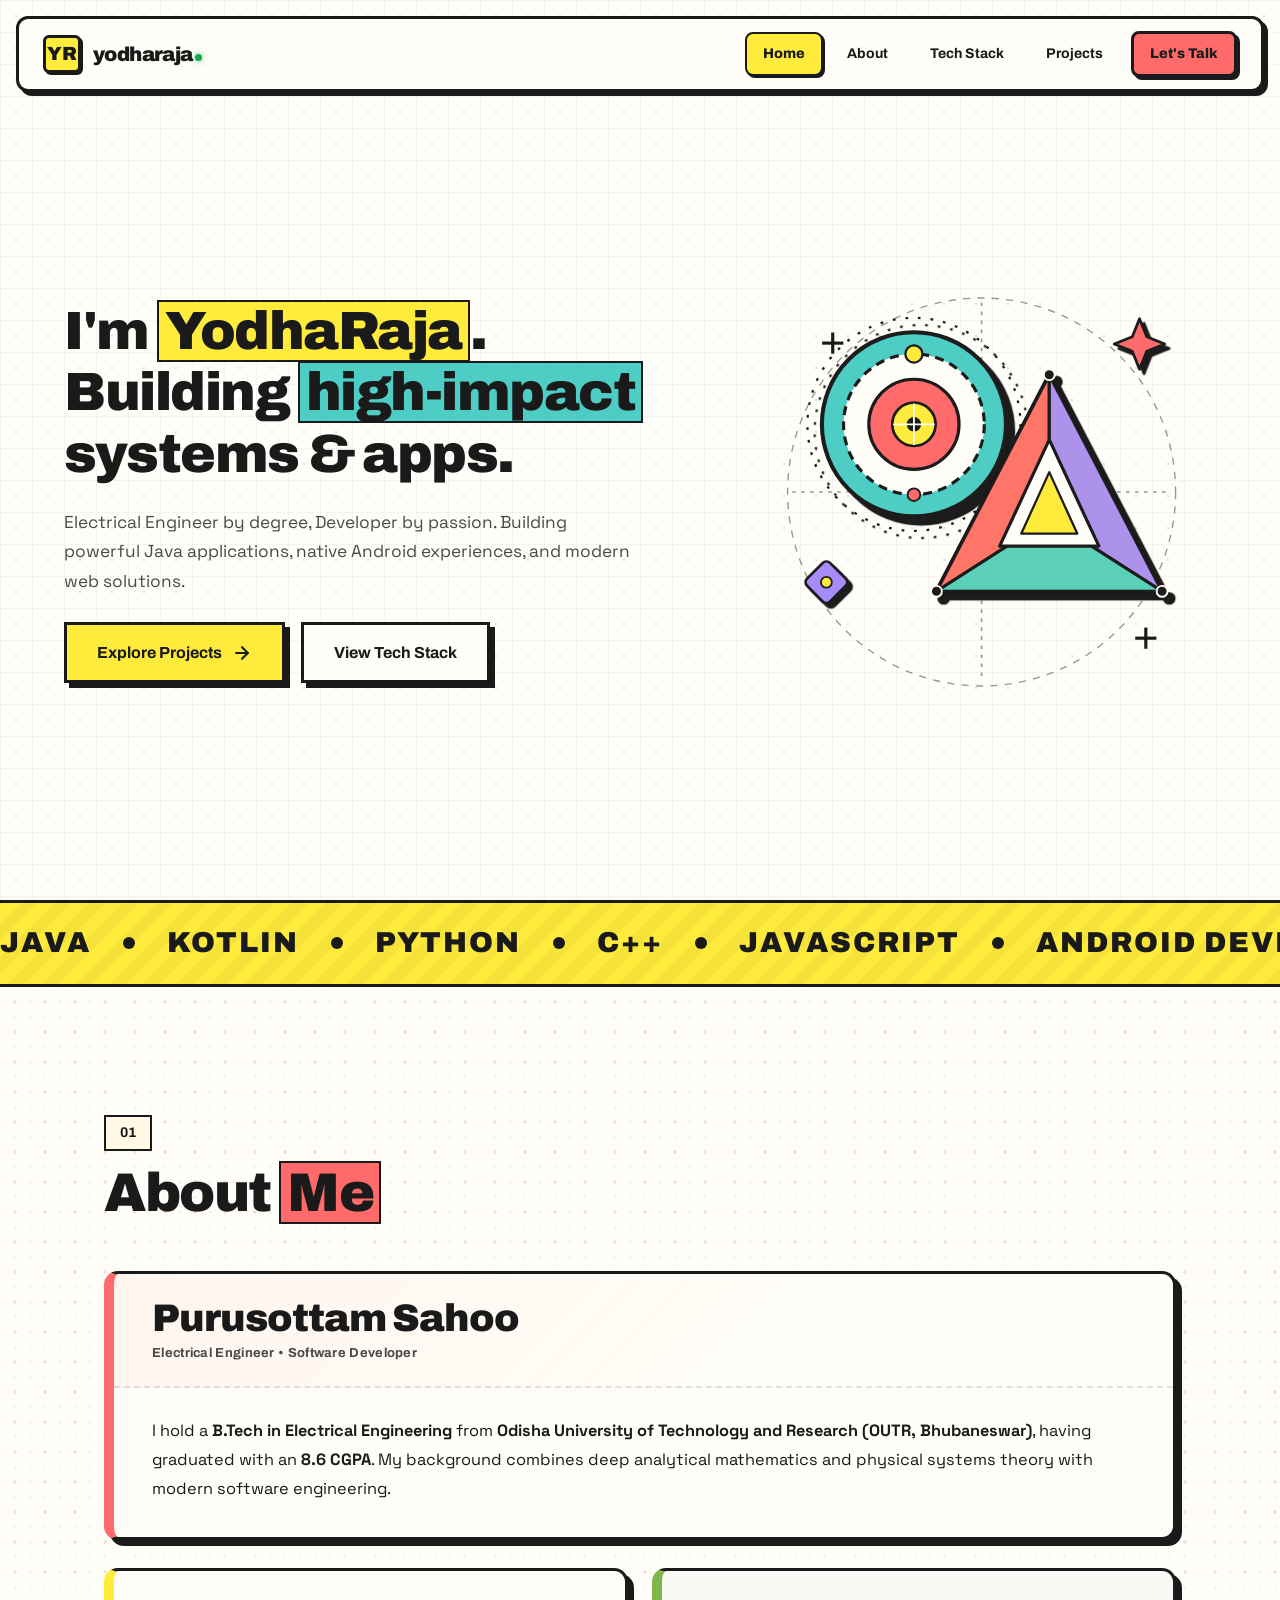
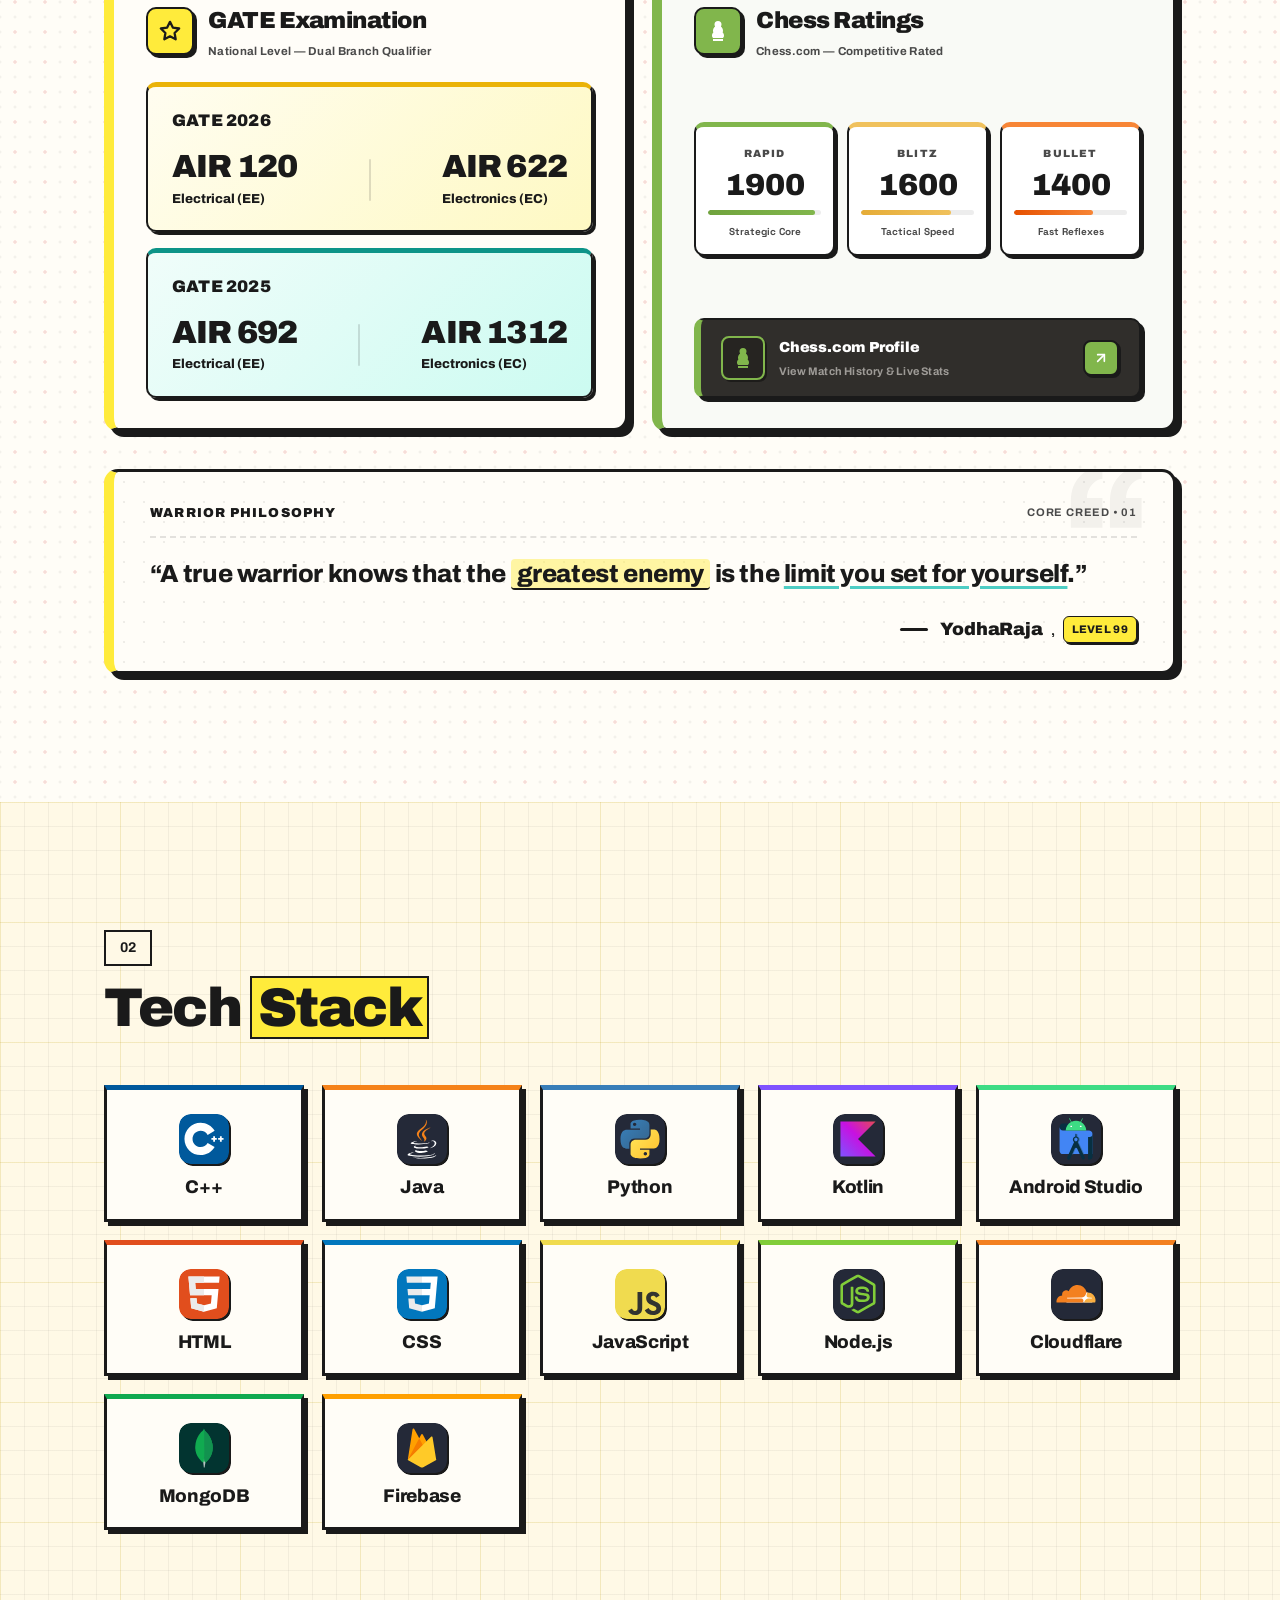
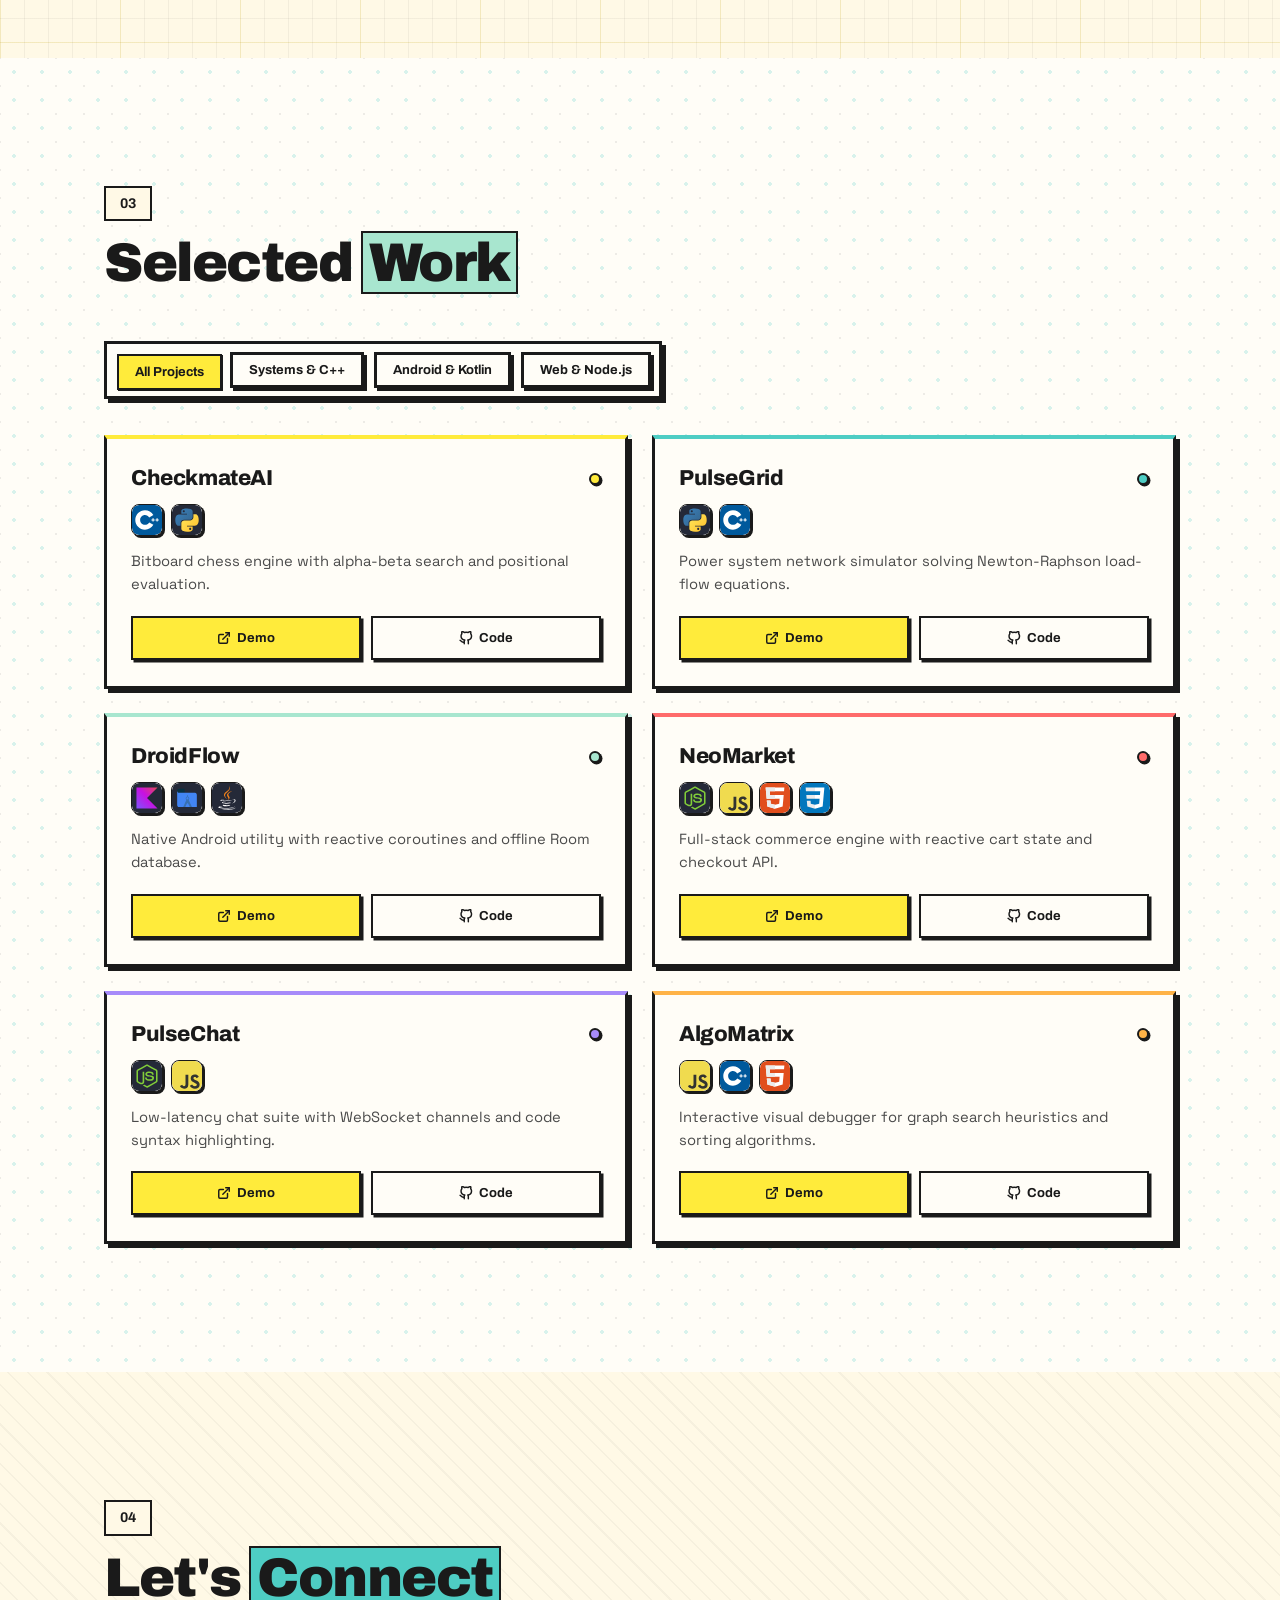
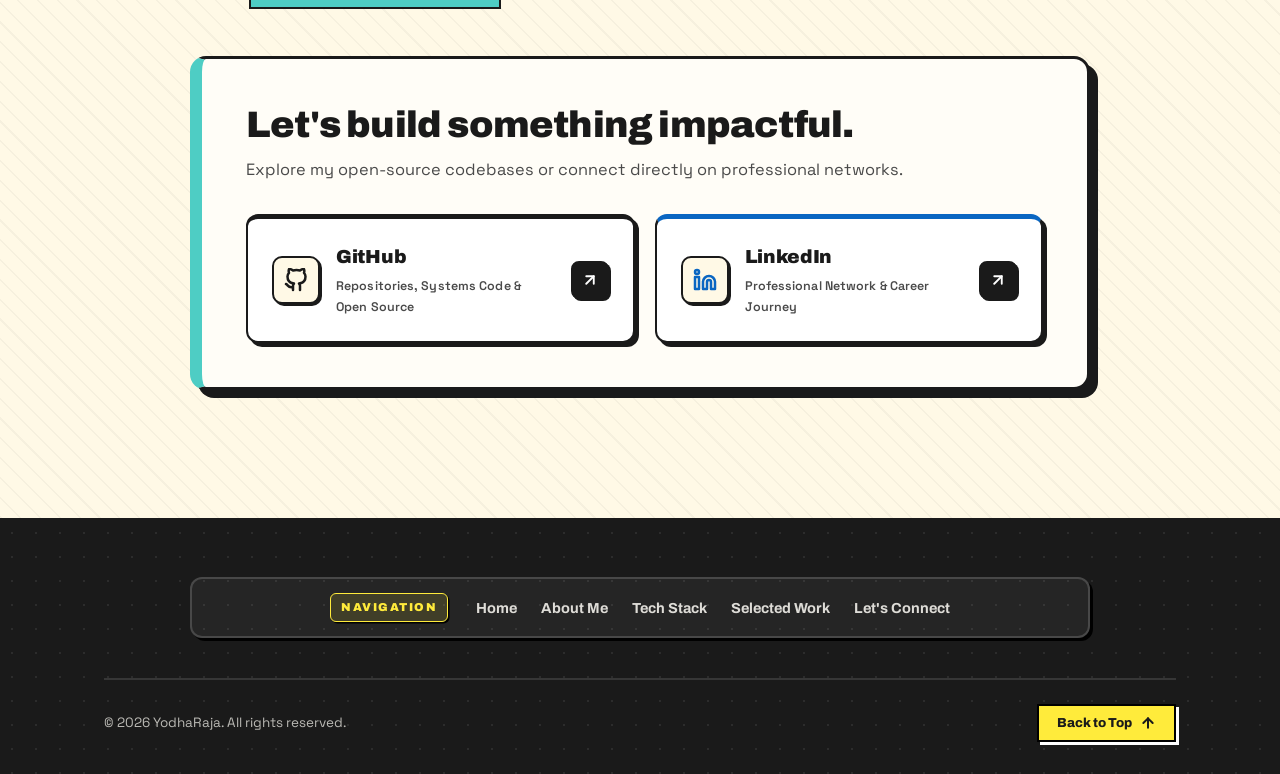
==== index.html @ c2979f37 "Update index.html" ====
<!DOCTYPE html>
<html lang="en">

<head>
  <meta charset="UTF-8" />
  <meta name="viewport" content="width=device-width, initial-scale=1.0" />
  <title>YodhaRaja-Level 99</title>
  <meta name="description" content="Portfolio of Website YodhaRaja" />
  <link rel="preconnect" href="https://fonts.googleapis.com" />
  <link rel="preconnect" href="https://fonts.gstatic.com" crossorigin />
  <link
    href="https://fonts.googleapis.com/css2?family=Archivo:wght@400;500;600;700;800;900&family=Space+Grotesk:wght@400;500;600;700&display=swap"
    rel="stylesheet" />
  <link rel="stylesheet" href="style.css" />
</head>

<body>

  <!-- ===== NAVBAR ===== -->
  <nav class="navbar" id="navbar">
    <a href="#hero" class="nav-logo" aria-label="YodhaRaja Home">
      <span class="logo-box">YR</span>
      <span class="logo-text">yodharaja<span class="logo-dot"></span></span>
    </a>
    <div class="nav-links" id="navLinks">
      <a href="#hero" class="nav-link active">Home</a>
      <a href="#about" class="nav-link">About</a>
      <a href="#skills" class="nav-link">Tech Stack</a>
      <a href="#projects" class="nav-link">Projects</a>
      <a href="#contact" class="nav-link nav-link--cta">Let's Talk</a>
    </div>
    <button class="nav-toggle" id="navToggle" aria-label="Toggle navigation">
      <span class="toggle-bar"></span>
      <span class="toggle-bar"></span>
      <span class="toggle-bar"></span>
    </button>
  </nav>

  <!-- ===== HERO ===== -->
  <section class="hero" id="hero">
    <div class="hero-layout">
      <!-- Left Column: Content with Brief Bio -->
      <div class="hero-content-col">
        <h1 class="hero-title">
          I'm <span class="highlight highlight--yellow">YodhaRaja</span>.<br />Building <span
            class="highlight highlight--blue">high-impact</span> systems & apps.
        </h1>
        <p class="hero-brief">
          Electrical Engineer by degree, Developer by passion. Building powerful Java applications, native Android
          experiences, and modern web solutions.
        </p>
        <div class="hero-actions">
          <a href="#projects" class="btn btn--primary">
            Explore Projects
            <svg width="20" height="20" viewBox="0 0 24 24" fill="none" stroke="currentColor" stroke-width="2.5"
              stroke-linecap="round" stroke-linejoin="round">
              <line x1="5" y1="12" x2="19" y2="12" />
              <polyline points="12 5 19 12 12 19" />
            </svg>
          </a>
          <a href="#skills" class="btn btn--secondary">View Tech Stack</a>
        </div>
      </div>

      <!-- Right Column: Advanced Borderless Neo-Geometric Composition (Triangle & Circle) -->
      <div class="hero-geo-col" aria-hidden="true">
        <div class="geo-figure-stage">
          <svg class="advanced-geo-svg" viewBox="0 0 520 520" fill="none" xmlns="http://www.w3.org/2000/svg">
            <defs>
              <!-- Hard Neo-Brutalist Drop Shadows -->
              <filter id="neoHardShadow" x="-15%" y="-15%" width="135%" height="135%">
                <feDropShadow dx="8" dy="8" stdDeviation="0" flood-color="#1a1a1a" flood-opacity="1" />
              </filter>
              <filter id="neoHardShadowSmall" x="-20%" y="-20%" width="140%" height="140%">
                <feDropShadow dx="5" dy="5" stdDeviation="0" flood-color="#1a1a1a" flood-opacity="1" />
              </filter>
            </defs>

            <!-- Technical Precision Grid & Guide Lines -->
            <g class="geo-precision-guides" opacity="0.45">
              <line x1="50" y1="260" x2="470" y2="260" stroke="#1a1a1a" stroke-width="1.8" stroke-dasharray="4 6" />
              <line x1="260" y1="50" x2="260" y2="470" stroke="#1a1a1a" stroke-width="1.8" stroke-dasharray="4 6" />
              <circle cx="260" cy="260" r="215" stroke="#1a1a1a" stroke-width="1.5" stroke-dasharray="8 8" />
            </g>

            <!-- Connecting Vector Line & Technical Label -->
            <g class="adv-connector" opacity="0.85">
              <line x1="185" y1="185" x2="335" y2="335" stroke="#1a1a1a" stroke-width="2.5" stroke-dasharray="6 6" />
              <rect x="232" y="246" width="56" height="26" rx="4" fill="#1a1a1a" stroke="#1a1a1a" stroke-width="2" />
              <text x="260" y="263" fill="#FFFDF8" font-family="'Space Grotesk', sans-serif" font-size="11"
                font-weight="800" text-anchor="middle">Δ • 60°</text>
            </g>

            <!-- ================= ADVANCED CIRCLE SYSTEM ================= -->
            <g class="adv-circle-system" filter="url(#neoHardShadow)">
              <!-- Outer Precision Compass Dial Ring -->
              <circle cx="185" cy="185" r="118" stroke="#1a1a1a" stroke-width="2.5" stroke-dasharray="3 11"
                fill="none" />

              <!-- Main Teal Primary Orbit Ring -->
              <circle cx="185" cy="185" r="102" fill="#4ECDC4" stroke="#1a1a1a" stroke-width="4.5" />

              <!-- Middle Technical Dashed Track (Rotating) with Satellites -->
              <g class="adv-spinning-orbit">
                <circle cx="185" cy="185" r="78" fill="#FFFDF8" stroke="#1a1a1a" stroke-width="3.5"
                  stroke-dasharray="10 7" />
                <!-- Orbiting Satellite 1 (Yellow) -->
                <circle cx="185" cy="107" r="9.5" fill="#FFEB3B" stroke="#1a1a1a" stroke-width="2.5" />
                <!-- Orbiting Satellite 2 (Coral) -->
                <circle cx="185" cy="263" r="7" fill="#FF6B6B" stroke="#1a1a1a" stroke-width="2" />
              </g>

              <!-- Inner Concentric Coral Core Ring -->
              <circle cx="185" cy="185" r="50" fill="#FF6B6B" stroke="#1a1a1a" stroke-width="3.5" />

              <!-- Center Bullseye & Crosshair -->
              <circle cx="185" cy="185" r="24" fill="#FFEB3B" stroke="#1a1a1a" stroke-width="3" />
              <circle cx="185" cy="185" r="8" fill="#1a1a1a" />

              <!-- Precision Crosshair Lines -->
              <line x1="162" y1="185" x2="208" y2="185" stroke="#FFFDF8" stroke-width="2" />
              <line x1="185" y1="162" x2="185" y2="208" stroke="#FFFDF8" stroke-width="2" />
            </g>

            <!-- ================= ADVANCED TRIANGLE SYSTEM ================= -->
            <g class="adv-triangle-system" filter="url(#neoHardShadow)">
              <!-- Outer Primary Equilateral Triangle Base -->
              <polygon points="335,130 460,370 210,370" fill="#FFEB3B" stroke="#1a1a1a" stroke-width="4.5"
                stroke-linejoin="round" />

              <!-- Dimensional Isometric Shaded Facets -->
              <!-- Left Coral Facet -->
              <polygon points="335,130 210,370 335,290" fill="#FF6B6B" stroke="#1a1a1a" stroke-width="3.5"
                stroke-linejoin="round" opacity="0.92" />
              <!-- Right Purple Facet -->
              <polygon points="335,130 460,370 335,290" fill="#A78BFA" stroke="#1a1a1a" stroke-width="3.5"
                stroke-linejoin="round" opacity="0.92" />
              <!-- Bottom Teal Facet -->
              <polygon points="210,370 460,370 335,290" fill="#4ECDC4" stroke="#1a1a1a" stroke-width="3.5"
                stroke-linejoin="round" opacity="0.92" />

              <!-- Central Nested Floating Sacred Triangle -->
              <g class="adv-inner-triangle-float">
                <polygon points="335,202 390,320 280,320" fill="#FFFDF8" stroke="#1a1a1a" stroke-width="3.5"
                  stroke-linejoin="round" />
                <polygon points="335,238 366,306 304,306" fill="#FFEB3B" stroke="#1a1a1a" stroke-width="2.5"
                  stroke-linejoin="round" />
              </g>

              <!-- Precision Vertex Accent Pins -->
              <circle cx="335" cy="130" r="6" fill="#1a1a1a" stroke="#FFFDF8" stroke-width="2" />
              <circle cx="460" cy="370" r="6" fill="#1a1a1a" stroke="#FFFDF8" stroke-width="2" />
              <circle cx="210" cy="370" r="6" fill="#1a1a1a" stroke="#FFFDF8" stroke-width="2" />
            </g>

            <!-- ================= DYNAMIC NEO ACCENTS ================= -->
            <!-- 4-Point Neo Star (Top Right) -->
            <g class="adv-geo-star" filter="url(#neoHardShadowSmall)">
              <path d="M435 68 L443 88 L463 96 L443 104 L435 124 L427 104 L407 96 L427 88 Z" fill="#FF6B6B"
                stroke="#1a1a1a" stroke-width="3" stroke-linejoin="round" />
            </g>

            <!-- Mini Orbiting Geometric Diamond (Bottom Left) -->
            <g class="adv-geo-diamond" filter="url(#neoHardShadowSmall)">
              <rect x="70" y="342" width="36" height="36" rx="6" fill="#A78BFA" stroke="#1a1a1a" stroke-width="3"
                transform="rotate(45 88 360)" />
              <circle cx="88" cy="360" r="6" fill="#FFEB3B" stroke="#1a1a1a" stroke-width="2" />
            </g>

            <!-- Precision Technical Crosses -->
            <g class="adv-tech-crosses" stroke="#1a1a1a" stroke-width="3.5" stroke-linecap="square">
              <line x1="85" y1="95" x2="105" y2="95" />
              <line x1="95" y1="85" x2="95" y2="105" />
              <line x1="432" y1="422" x2="452" y2="422" />
              <line x1="442" y1="412" x2="442" y2="432" />
            </g>
          </svg>
        </div>
      </div>
    </div>
  </section>

  <!-- ===== MARQUEE STRIP ===== -->
  <div class="marquee-strip">
    <div class="marquee-track">
      <span class="marquee-item">JAVA</span>
      <span class="marquee-dot"></span>
      <span class="marquee-item">KOTLIN</span>
      <span class="marquee-dot"></span>
      <span class="marquee-item">PYTHON</span>
      <span class="marquee-dot"></span>
      <span class="marquee-item">C++</span>
      <span class="marquee-dot"></span>
      <span class="marquee-item">JAVASCRIPT</span>
      <span class="marquee-dot"></span>
      <span class="marquee-item">ANDROID DEVELOPER</span>
      <span class="marquee-dot"></span>
      <span class="marquee-item">WEB DEVELOPER</span>
      <span class="marquee-dot"></span>
      <span class="marquee-item">JAVA</span>
      <span class="marquee-dot"></span>
      <span class="marquee-item">KOTLIN</span>
      <span class="marquee-dot"></span>
      <span class="marquee-item">PYTHON</span>
      <span class="marquee-dot"></span>
      <span class="marquee-item">C++</span>
      <span class="marquee-dot"></span>
      <span class="marquee-item">JAVASCRIPT</span>
      <span class="marquee-dot"></span>
      <span class="marquee-item">ANDROID DEVELOPER</span>
      <span class="marquee-dot"></span>
      <span class="marquee-item">WEB DEVELOPER</span>
      <span class="marquee-dot"></span>
    </div>
  </div>

  <!-- ===== ABOUT (01) ===== -->
  <section class="about" id="about">
    <div class="container">
      <div class="section-header">
        <span class="section-tag">01</span>
        <h2 class="section-title">About <span class="highlight highlight--pink">Me</span></h2>
      </div>

      <div class="about-container">
        <!-- Main Bio Box -->
        <div class="about-bio-box">
          <div class="about-bio-topbar">
            <div class="about-bio-title-wrap">
              <h3 class="about-bio-headline">Purusottam Sahoo</h3>
              <span class="about-bio-role">Electrical Engineer &bull; Software Developer</span>
            </div>
          </div>

          <div class="about-bio-body">
            <p class="about-bio-p">
              I hold a <strong>B.Tech in Electrical Engineering</strong> from <strong>Odisha University of Technology
                and
                Research (OUTR, Bhubaneswar)</strong>, having graduated with an <strong>8.6 CGPA</strong>. My background
              combines deep analytical mathematics and physical systems theory with modern software engineering.
            </p>
          </div>
        </div>

        <!-- Feature Boxes: GATE & CHESS -->
        <div class="about-features-grid">
          <!-- GATE BOX -->
          <div class="gate-box">
            <div class="feature-box-header">
              <div class="feature-box-icon feature-box-icon--yellow">
                <svg width="22" height="22" viewBox="0 0 24 24" fill="none" stroke="currentColor" stroke-width="2.5"
                  stroke-linecap="round" stroke-linejoin="round">
                  <polygon
                    points="12 2 15.09 8.26 22 9.27 17 14.14 18.18 21.02 12 17.77 5.82 21.02 7 14.14 2 9.27 8.91 8.26 12 2" />
                </svg>
              </div>
              <div class="feature-box-title-wrap">
                <h4 class="feature-box-title">GATE Examination</h4>
                <span class="feature-box-sub">National Level — Dual Branch Qualifier</span>
              </div>
            </div>

            <div class="gate-tiers-list">
              <!-- GATE 2026 -->
              <div class="gate-tier-card gate-tier-card--gold">
                <div class="gate-tier-header">
                  <span class="gate-tier-year">GATE 2026</span>
                </div>
                <div class="gate-tier-ranks">
                  <div class="gate-rank-item">
                    <span class="gate-rank-num">AIR 120</span>
                    <span class="gate-rank-branch">Electrical (EE)</span>
                  </div>
                  <div class="gate-rank-sep"></div>
                  <div class="gate-rank-item">
                    <span class="gate-rank-num">AIR 622</span>
                    <span class="gate-rank-branch">Electronics (EC)</span>
                  </div>
                </div>
              </div>

              <!-- GATE 2025 -->
              <div class="gate-tier-card gate-tier-card--cyan">
                <div class="gate-tier-header">
                  <span class="gate-tier-year">GATE 2025</span>
                </div>
                <div class="gate-tier-ranks">
                  <div class="gate-rank-item">
                    <span class="gate-rank-num">AIR 692</span>
                    <span class="gate-rank-branch">Electrical (EE)</span>
                  </div>
                  <div class="gate-rank-sep"></div>
                  <div class="gate-rank-item">
                    <span class="gate-rank-num">AIR 1312</span>
                    <span class="gate-rank-branch">Electronics (EC)</span>
                  </div>
                </div>
              </div>
            </div>
          </div>

          <!-- CHESS BOX -->
          <div class="chess-box">
            <div class="chess-box-main">
              <div class="feature-box-header">
                <div class="feature-box-icon feature-box-icon--chess">
                  <svg width="22" height="22" viewBox="0 0 24 24" fill="currentColor">
                    <path
                      d="M12 2a3.5 3.5 0 0 0-3.5 3.5c0 .73.23 1.41.62 1.97C8.01 8.24 7 9.87 7 11.75c0 .6.13 1.16.36 1.67-.74.65-1.36 1.67-1.36 3.08 0 1.93.98 2.5 2 2.5h8c1.02 0 2-.57 2-2.5 0-1.41-.62-2.43-1.36-3.08.23-.51.36-1.07.36-1.67 0-1.88-1.01-3.51-2.12-4.28.39-.56.62-1.24.62-1.97A3.5 3.5 0 0 0 12 2zm-5 18v2h10v-2H7z" />
                  </svg>
                </div>
                <div class="feature-box-title-wrap">
                  <h4 class="feature-box-title">Chess Ratings</h4>
                  <span class="feature-box-sub">Chess.com &mdash; Competitive Rated</span>
                </div>
              </div>

              <div class="chess-ratings-grid">
                <div class="chess-rating-card chess-rating--rapid">
                  <div class="chess-format-name">RAPID</div>
                  <div class="chess-rating-value">1900</div>
                  <div class="chess-rating-bar">
                    <div class="chess-rating-fill chess-fill--rapid" style="width:95%"></div>
                  </div>
                  <div class="chess-format-tag">Strategic Core</div>
                </div>

                <div class="chess-rating-card chess-rating--blitz">
                  <div class="chess-format-name">BLITZ</div>
                  <div class="chess-rating-value">1600</div>
                  <div class="chess-rating-bar">
                    <div class="chess-rating-fill chess-fill--blitz" style="width:80%"></div>
                  </div>
                  <div class="chess-format-tag">Tactical Speed</div>
                </div>

                <div class="chess-rating-card chess-rating--bullet">
                  <div class="chess-format-name">BULLET</div>
                  <div class="chess-rating-value">1400</div>
                  <div class="chess-rating-bar">
                    <div class="chess-rating-fill chess-fill--bullet" style="width:70%"></div>
                  </div>
                  <div class="chess-format-tag">Fast Reflexes</div>
                </div>
              </div>
            </div>

            <!-- Chess.com Profile Link -->
            <div class="chess-box-footer">
              <a href="https://www.chess.com/member/yodha_raja" target="_blank" rel="noopener noreferrer"
                class="chess-profile-btn" id="chessProfileBtn">
                <div class="chess-profile-btn-content">
                  <div class="chess-profile-logo-box">
                    <svg width="24" height="24" viewBox="0 0 24 24" fill="currentColor">
                      <path
                        d="M12 2a3.5 3.5 0 0 0-3.5 3.5c0 .73.23 1.41.62 1.97C8.01 8.24 7 9.87 7 11.75c0 .6.13 1.16.36 1.67-.74.65-1.36 1.67-1.36 3.08 0 1.93.98 2.5 2 2.5h8c1.02 0 2-.57 2-2.5 0-1.41-.62-2.43-1.36-3.08.23-.51.36-1.07.36-1.67 0-1.88-1.01-3.51-2.12-4.28.39-.56.62-1.24.62-1.97A3.5 3.5 0 0 0 12 2zm-5 18v2h10v-2H7z" />
                    </svg>
                  </div>
                  <div class="chess-btn-text-group">
                    <span class="chess-btn-main">Chess.com Profile</span>
                    <span class="chess-btn-hint">View Match History & Live Stats</span>
                  </div>
                </div>
                <div class="chess-btn-arrow-box">
                  <svg width="16" height="16" viewBox="0 0 24 24" fill="none" stroke="currentColor" stroke-width="2.5"
                    stroke-linecap="round" stroke-linejoin="round">
                    <line x1="7" y1="17" x2="17" y2="7"></line>
                    <polyline points="7 7 17 7 17 17"></polyline>
                  </svg>
                </div>
              </a>
            </div>
          </div>
        </div>

        <!-- WARRIOR QUOTE CARD (AFTER GATE & CHESS BOX) -->
        <div class="about-quote-card reveal">
          <div class="quote-watermark" aria-hidden="true">&ldquo;</div>

          <div class="about-quote-header">
            <span class="about-quote-label">Warrior Philosophy</span>
            <span class="about-quote-tag">Core Creed &bull; 01</span>
          </div>

          <blockquote class="about-quote-body">
            &ldquo;A true warrior knows that the <span class="quote-highlight">greatest enemy</span> is the <span
              class="quote-underline">limit you set for yourself</span>.&rdquo;
          </blockquote>

          <div class="about-quote-author-wrap">
            <span class="quote-author-dash"></span>
            <cite class="about-quote-author">
              <span class="quote-name">YodhaRaja</span>,
              <span class="quote-rank-badge">Level 99</span>
            </cite>
          </div>
        </div>
      </div>
    </div>
  </section>

  <!-- ===== TECH STACK (02) ===== -->
  <section class="skills" id="skills">
    <div class="container">
      <div class="section-header">
        <span class="section-tag">02</span>
        <h2 class="section-title">Tech <span class="highlight highlight--yellow">Stack</span></h2>
      </div>

      <!-- Clean Tech Stack Grid (5 per row on desktop, 2 per row on phone) -->
      <div class="skills-grid--clean">

        <!-- 1. C++ -->
        <div class="skill-card-clean" style="border-top: 5px solid #00599C;">
          <div class="skill-icon-box">
            <svg xmlns="http://www.w3.org/2000/svg" width="48" height="48" fill="none" viewBox="0 0 256 256">
              <rect width="256" height="256" fill="#00599C" rx="60" />
              <path fill="#fff"
                d="M110.759 210.517C65.1254 210.517 28 173.392 28 127.759C28 82.1254 65.1254 45 110.759 45C140.204 45 167.667 60.8458 182.427 86.3533L146.611 107.079C139.224 94.3111 125.485 86.3793 110.759 86.3793C87.9416 86.3793 69.3793 104.942 69.3793 127.759C69.3793 150.575 87.9416 169.138 110.759 169.138C125.486 169.138 139.225 161.206 146.613 148.436L182.429 169.161C167.669 194.671 140.206 210.517 110.759 210.517Z" />
              <path fill="#fff"
                d="M193.517 123.161H184.321V113.965H175.127V123.161H165.931V132.356H175.127V141.552H184.321V132.356H193.517V123.161Z" />
              <path fill="#fff"
                d="M228 123.161H218.804V113.965H209.61V123.161H200.414V132.356H209.61V141.552H218.804V132.356H228V123.161Z" />
            </svg>
          </div>
          <h3>C++</h3>
        </div>

        <!-- 2. Java -->
        <div class="skill-card-clean" style="border-top: 5px solid #F58219;">
          <div class="skill-icon-box">
            <svg xmlns="http://www.w3.org/2000/svg" width="48" height="48" fill="none" viewBox="0 0 256 256">
              <rect width="256" height="256" fill="#242938" rx="60" />
              <path fill="#fff"
                d="M101.634 182.619C101.634 182.619 93.9548 187.293 106.979 188.63C122.707 190.634 131.023 190.299 148.386 186.962C148.386 186.962 153.06 189.971 159.406 192.306C120.331 209.002 70.9089 191.304 101.634 182.619ZM96.6252 160.914C96.6252 160.914 88.2753 167.26 101.299 168.593C118.327 170.262 131.69 170.597 154.732 165.926C154.732 165.926 157.741 169.267 162.747 170.936C115.664 184.961 62.8975 172.269 96.6252 160.917V160.914ZM188.795 198.984C188.795 198.984 194.471 203.658 182.449 207.334C160.073 214.012 88.6104 216.019 68.5735 207.334C61.564 204.325 74.9197 199.982 79.2587 199.319C83.6012 198.317 85.9366 198.317 85.9366 198.317C78.2569 192.973 34.8424 209.337 63.8959 214.046C143.709 227.073 209.499 208.37 188.792 199.018L188.795 198.984ZM105.307 138.203C105.307 138.203 68.9052 146.888 92.2793 149.89C102.298 151.223 122 150.892 140.368 149.555C155.396 148.221 170.458 145.548 170.458 145.548C170.458 145.548 165.113 147.886 161.441 150.222C124.342 159.915 53.2107 155.573 73.5827 145.554C90.9526 137.204 105.307 138.203 105.307 138.203V138.203ZM170.423 174.604C207.83 155.234 190.46 136.534 178.438 138.873C175.429 139.54 174.096 140.207 174.096 140.207C174.096 140.207 175.097 138.203 177.436 137.54C201.145 129.19 219.849 162.586 169.757 175.61C169.757 175.61 170.092 175.275 170.423 174.608V174.604ZM108.979 227.364C145.046 229.703 200.147 226.03 201.484 208.995C201.484 208.995 198.817 215.673 171.764 220.683C141.042 226.359 102.968 225.692 80.5957 222.016C80.5957 222.016 85.2698 226.023 108.982 227.36L108.979 227.364Z" />
              <path fill="#F58219"
                d="M147.685 28C147.685 28 168.389 49.0388 127.983 80.7594C95.5891 106.472 120.632 121.168 127.983 137.861C108.948 120.833 95.2609 105.802 104.606 91.7762C118.331 71.0828 156.062 61.0644 147.685 28ZM137 123.842C146.683 134.862 134.333 144.881 134.333 144.881C134.333 144.881 159.044 132.195 147.692 116.494C137.338 101.466 129.324 94.1184 172.738 69.0689C172.738 69.0689 104.278 86.0968 137.007 123.835L137 123.842Z" />
            </svg>
          </div>
          <h3>Java</h3>
        </div>

        <!-- 3. Python -->
        <div class="skill-card-clean" style="border-top: 5px solid #387EB8;">
          <div class="skill-icon-box">
            <svg xmlns="http://www.w3.org/2000/svg" width="48" height="48" fill="none" viewBox="0 0 256 256">
              <rect width="256" height="256" fill="#242938" rx="60" />
              <path fill="url(#py_icon_grad0)"
                d="M127.279 29C76.5066 29 79.6772 51.018 79.6772 51.018L79.7338 73.8284H128.185V80.6772H60.4893C60.4893 80.6772 28 76.9926 28 128.222C28 179.452 56.3573 177.636 56.3573 177.636H73.2812V153.863C73.2812 153.863 72.369 125.506 101.186 125.506H149.24C149.24 125.506 176.239 125.942 176.239 99.4123V55.5461C176.239 55.5461 180.338 29 127.279 29ZM100.563 44.339C105.384 44.339 109.28 48.2351 109.28 53.0556C109.28 57.8761 105.384 61.7723 100.563 61.7723C95.7426 61.7723 91.8465 57.8761 91.8465 53.0556C91.8465 48.2351 95.7426 44.339 100.563 44.339Z" />
              <path fill="url(#py_icon_grad1)"
                d="M128.721 227.958C179.493 227.958 176.323 205.941 176.323 205.941L176.266 183.13H127.815V176.281H195.511C195.511 176.281 228 179.966 228 128.736C228 77.5062 199.643 79.323 199.643 79.323H182.719V103.096C182.719 103.096 183.631 131.453 154.814 131.453H106.76C106.76 131.453 79.7607 131.016 79.7607 157.546V201.412C79.7607 201.412 75.6615 227.958 128.721 227.958ZM155.437 212.619C150.616 212.619 146.72 208.723 146.72 203.903C146.72 199.082 150.616 195.186 155.437 195.186C160.257 195.186 164.154 199.082 164.154 203.903C164.154 208.723 160.257 212.619 155.437 212.619Z" />
              <defs>
                <linearGradient id="py_icon_grad0" x1="47.22" x2="146.333" y1="46.896" y2="145.02"
                  gradientUnits="userSpaceOnUse">
                  <stop stop-color="#387EB8" />
                  <stop offset="1" stop-color="#366994" />
                </linearGradient>
                <linearGradient id="py_icon_grad1" x1="108.056" x2="214.492" y1="109.905" y2="210.522"
                  gradientUnits="userSpaceOnUse">
                  <stop stop-color="#FFE052" />
                  <stop offset="1" stop-color="#FFC331" />
                </linearGradient>
              </defs>
            </svg>
          </div>
          <h3>Python</h3>
        </div>

        <!-- 4. Kotlin -->
        <div class="skill-card-clean" style="border-top: 5px solid #7F52FF;">
          <div class="skill-icon-box">
            <svg width="48" height="48" viewBox="0 0 256 256" fill="none" xmlns="http://www.w3.org/2000/svg">
              <rect width="256" height="256" rx="60" fill="#242938" />
              <path d="M218 218H38V38H218L128 128L218 218Z" fill="url(#kt_icon_grad)" />
              <defs>
                <linearGradient id="kt_icon_grad" x1="218" y1="38" x2="38" y2="218" gradientUnits="userSpaceOnUse">
                  <stop offset="0.00343514" stop-color="#E44857" />
                  <stop offset="0.4689" stop-color="#C711E1" />
                  <stop offset="1" stop-color="#7F52FF" />
                </linearGradient>
              </defs>
            </svg>
          </div>
          <h3>Kotlin</h3>
        </div>

        <!-- 5. Android Studio -->
        <div class="skill-card-clean" style="border-top: 5px solid #3DDC84;">
          <div class="skill-icon-box">
            <svg width="48" height="48" viewBox="0 0 256 256" fill="none" xmlns="http://www.w3.org/2000/svg">
              <rect width="256" height="256" rx="60" fill="#242938" />
              <path
                d="M107.028 48.8181H60.7888C51.5798 48.8181 44.0108 56.6801 44.0108 66.4151C43.6818 75.8111 50.9178 83.6701 59.9698 84.0111H107.522L107.028 48.8181Z"
                fill="#073042" />
              <path
                d="M211.835 205.303H60.7887C51.4147 205.303 44.0107 197.445 44.0107 187.707V66.2461C44.0107 75.9821 51.5797 83.8411 60.7887 84.0111H187.321C187.321 84.0111 212 81.7931 212 101.097V205.303H211.835Z"
                fill="#4285F4" />
              <path
                d="M141.413 143.12C148.159 137.825 149.475 127.917 144.379 121.082C141.579 117.324 137.301 114.933 132.692 114.761H133.186C134.011 114.591 134.997 114.591 135.823 114.761V105.024C135.823 103.828 135.327 102.803 134.34 102.292C132.858 101.437 131.049 101.95 130.227 103.487C129.897 104 129.733 104.512 129.897 105.195V115.102C121.671 116.469 115.912 124.499 117.225 133.213V133.383C117.886 137.483 120.027 141.242 123.316 143.633L95.5088 205.474H113.609L126.441 177.116C127.925 173.698 131.872 172.162 135.327 173.87C136.646 174.554 137.795 175.749 138.453 177.116L151.783 205.474H170.209L141.413 143.12ZM132.036 140.387C126.77 140.387 122.657 135.945 122.657 130.48C122.657 125.011 126.935 120.741 132.199 120.911C134.667 120.911 136.81 121.937 138.617 123.647C142.401 127.403 142.401 133.554 138.781 137.483C137.137 139.192 134.667 140.387 132.036 140.387Z"
                fill="#3870B2" />
              <path d="M96.9917 57.363H161.818V69.662H96.9917V57.363Z" fill="white" />
              <path
                d="M127.1 120.741C132.199 120.741 136.48 125.183 136.316 130.649C136.316 135.945 132.036 140.387 126.77 140.216C121.671 140.216 117.556 135.775 117.556 130.48C117.556 127.917 118.542 125.524 120.357 123.647C122.164 121.766 124.63 120.741 127.1 120.741ZM130.72 115.102V104.853C130.72 103.657 130.227 102.633 129.24 102.119C127.76 101.265 125.949 101.778 125.123 103.316C124.793 103.828 124.63 104.341 124.793 105.024V114.933C116.567 116.298 110.808 124.33 112.129 133.042V133.213C112.788 137.31 114.924 141.07 118.215 143.46L83.1688 221.532C81.8538 224.268 82.0178 227.682 83.8278 230.245C86.4568 234.173 91.5618 235.198 95.3418 232.466C96.6628 231.611 97.6488 230.245 98.3058 228.878L121.671 176.944C123.151 173.528 127.1 171.99 130.556 173.698C131.872 174.382 133.022 175.579 133.681 176.944L157.539 228.366C159.516 232.636 164.449 234.344 168.566 232.293C172.676 230.245 174.323 225.119 172.347 220.848L136.316 143.12C142.896 137.652 144.049 127.575 138.781 120.741C136.81 118.007 134.011 116.128 130.72 115.102Z"
                fill="#073042" />
              <path
                d="M152.276 68.296C149.805 68.296 147.831 66.415 147.831 63.854C147.831 62.658 148.323 61.292 149.146 60.437C150.957 58.73 153.591 58.73 155.401 60.437C156.222 61.292 156.716 62.487 156.716 63.683C156.552 66.246 154.742 68.125 152.276 68.296ZM103.572 68.125C101.1 68.125 99.1288 66.075 99.1288 63.683C99.1288 62.487 99.6238 61.292 100.443 60.437C101.925 58.559 104.726 58.216 106.533 59.756H106.698C108.506 61.463 108.67 64.366 107.028 66.246L106.533 66.927C105.712 67.782 104.562 68.296 103.406 68.296L103.572 68.125ZM153.591 40.62L162.311 24.904C162.804 24.05 162.475 23.025 161.818 22.342C160.995 22 160.174 22.171 159.681 22.855L150.629 39.083C136.151 32.421 119.698 32.421 105.383 39.083L96.4978 23.025C96.1688 22.513 95.5088 22 94.8488 22C94.1918 22 93.5328 22.342 93.2018 23.025C92.8738 23.538 92.8738 24.391 93.2018 24.904L102.09 40.62C86.6208 49.33 76.5848 65.734 75.1078 83.841H180.737C179.424 65.564 169.221 49.33 153.755 40.62"
                fill="#3DDC84" />
              <path
                d="M197.37 117.839H190.459C190.128 118.007 189.8 118.349 189.8 118.861V232.466C189.8 232.977 190.128 233.319 190.625 233.319H197.863C206.254 233.319 213 226.143 213 217.603V101.95C213 110.662 206.254 117.667 197.863 117.667H197.37V117.839Z"
                fill="#073042" />
            </svg>
          </div>
          <h3>Android Studio</h3>
        </div>

        <!-- 6. HTML -->
        <div class="skill-card-clean" style="border-top: 5px solid #E14E1D;">
          <div class="skill-icon-box">
            <svg xmlns="http://www.w3.org/2000/svg" width="48" height="48" fill="none" viewBox="0 0 256 256">
              <rect width="256" height="256" fill="#E14E1D" rx="60" />
              <path fill="#fff"
                d="M48 38L56.6098 134.593H167.32L163.605 176.023L127.959 185.661L92.38 176.037L90.0012 149.435H57.9389L62.5236 200.716L127.951 218.888L193.461 200.716L202.244 102.655H85.8241L82.901 69.9448H205.041H205.139L208 38H48Z" />
              <path fill="#EBEBEB" d="M128 38H48L56.6098 134.593H128V102.655H85.8241L82.901 69.9448H128V38Z" />
              <path fill="#EBEBEB"
                d="M128 185.647L127.959 185.661L92.38 176.037L90.0012 149.435H57.9388L62.5236 200.716L127.951 218.888L128 218.874V185.647Z" />
            </svg>
          </div>
          <h3>HTML</h3>
        </div>

        <!-- 7. CSS -->
        <div class="skill-card-clean" style="border-top: 5px solid #0277BD;">
          <div class="skill-icon-box">
            <svg width="48" height="48" viewBox="0 0 256 256" fill="none" xmlns="http://www.w3.org/2000/svg">
              <rect width="256" height="256" rx="60" fill="#0277BD" />
              <path d="M53.7527 102.651L56.6155 134.593H128.096V102.651H53.7527Z" fill="#EBEBEB" />
              <path d="M128.095 38H127.985H48L50.9036 69.9423H128.095V38Z" fill="#EBEBEB" />
              <path
                d="M128.095 218.841V185.608L127.955 185.645L92.3813 176.04L90.1072 150.564H72.821H58.0425L62.5175 200.718L127.948 218.882L128.095 218.841Z"
                fill="#EBEBEB" />
              <path
                d="M167.318 134.593L163.61 176.019L127.985 185.635V218.866L193.468 200.718L193.948 195.321L201.454 111.229L202.233 102.651L208 38H127.985V69.9423H172.994L170.088 102.651H127.985V134.593H167.318Z"
                fill="white" />
            </svg>
          </div>
          <h3>CSS</h3>
        </div>

        <!-- 8. JavaScript -->
        <div class="skill-card-clean" style="border-top: 5px solid #F0DB4F;">
          <div class="skill-icon-box">
            <svg width="48" height="48" viewBox="0 0 256 256" fill="none" xmlns="http://www.w3.org/2000/svg">
              <rect width="256" height="256" rx="60" fill="#F0DB4F" />
              <path
                d="M67.3117 213.932L86.9027 202.076C90.6821 208.777 94.1202 214.447 102.367 214.447C110.272 214.447 115.256 211.355 115.256 199.327V117.529H139.314V199.667C139.314 224.584 124.708 235.926 103.398 235.926C84.1533 235.926 72.9819 225.959 67.3113 213.93"
                fill="#323330" />
              <path
                d="M152.381 211.354L171.969 200.013C177.126 208.434 183.828 214.62 195.684 214.62C205.653 214.62 212.009 209.636 212.009 202.762C212.009 194.514 205.479 191.592 194.481 186.782L188.468 184.203C171.111 176.815 159.597 167.535 159.597 147.945C159.597 129.901 173.345 116.153 194.826 116.153C210.12 116.153 221.118 121.481 229.022 135.4L210.291 147.429C206.166 140.04 201.7 137.119 194.826 137.119C187.78 137.119 183.312 141.587 183.312 147.429C183.312 154.646 187.78 157.568 198.09 162.037L204.104 164.614C224.553 173.379 236.067 182.313 236.067 202.418C236.067 224.072 219.055 235.928 196.2 235.928C173.861 235.928 159.426 225.274 152.381 211.354"
                fill="#323330" />
            </svg>
          </div>
          <h3>JavaScript</h3>
        </div>

        <!-- 9. Node.js -->
        <div class="skill-card-clean" style="border-top: 5px solid #81CD39;">
          <div class="skill-icon-box">
            <svg xmlns="http://www.w3.org/2000/svg" width="48" height="48" fill="none" viewBox="0 0 256 256">
              <rect width="256" height="256" fill="#242938" rx="60" />
              <path fill="#81CD39"
                d="M119.878 31.1164C124.797 28.3008 131.203 28.2883 136.117 31.1164C160.839 45.0855 185.569 59.0332 210.287 73.0108C214.937 75.6296 218.046 80.8038 217.999 86.1608V170.206C218.034 175.785 214.617 181.083 209.712 183.642C185.071 197.535 160.442 211.444 135.805 225.337C130.786 228.207 124.251 227.986 119.387 224.88C112 220.598 104.6 216.336 97.2121 212.058C95.7022 211.158 94.0004 210.442 92.9345 208.978C93.8766 207.708 95.5618 207.55 96.9309 206.995C100.014 206.014 102.847 204.44 105.679 202.913C106.396 202.423 107.27 202.611 107.957 203.049C114.274 206.671 120.536 210.399 126.874 213.986C128.226 214.767 129.595 213.73 130.751 213.086C154.931 199.419 179.141 185.805 203.318 172.134C204.214 171.703 204.709 170.752 204.636 169.771C204.653 142.046 204.64 114.317 204.645 86.5918C204.747 85.4785 204.103 84.455 203.096 83.999C178.541 70.1702 153.997 56.3205 129.446 42.4882C128.575 41.8893 127.426 41.8878 126.554 42.4837C102.002 56.3205 77.4638 70.1832 52.9124 84.011C51.9092 84.4675 51.236 85.4745 51.3554 86.5918C51.3596 114.317 51.3554 142.046 51.3554 169.775C51.2682 170.756 51.801 171.687 52.6906 172.109C59.2422 175.824 65.8024 179.513 72.3582 183.216C76.0516 185.203 80.5863 186.385 84.6555 184.862C88.2463 183.574 90.7633 179.909 90.6948 176.097C90.7288 148.534 90.6778 120.967 90.7203 93.4078C90.6309 92.1841 91.7912 91.1731 92.981 91.2885C96.1292 91.267 99.281 91.2461 102.429 91.297C103.743 91.267 104.647 92.5847 104.485 93.8174C104.472 121.555 104.519 149.293 104.464 177.03C104.472 184.423 101.435 192.467 94.5973 196.084C86.1737 200.447 75.7619 199.522 67.4399 195.338C60.2355 191.742 53.3603 187.498 46.2838 183.646C41.3661 181.101 37.966 175.782 38.0006 170.207V86.1608C37.949 80.6929 41.1825 75.4248 45.9764 72.8445C70.6133 58.9408 95.2461 45.0261 119.878 31.1164Z" />
              <path fill="#81CD39"
                d="M141.372 89.3351C152.117 88.6433 163.62 88.9255 173.289 94.2185C180.776 98.2754 184.926 106.789 185.058 115.106C184.849 116.227 183.676 116.846 182.605 116.769C179.488 116.765 176.369 116.812 173.252 116.748C171.929 116.799 171.161 115.58 170.995 114.411C170.099 110.431 167.928 106.49 164.183 104.57C158.433 101.692 151.767 101.837 145.497 101.897C140.92 102.139 135.998 102.536 132.12 105.227C129.143 107.266 128.239 111.382 129.301 114.697C130.303 117.077 133.05 117.845 135.299 118.553C148.248 121.94 161.97 121.602 174.672 126.059C179.931 127.876 185.075 131.409 186.875 136.915C189.23 144.295 188.198 153.115 182.947 159.039C178.689 163.914 172.488 166.568 166.303 168.009C158.075 169.844 149.536 169.891 141.18 169.076C133.323 168.18 125.146 166.116 119.081 160.763C113.894 156.259 111.361 149.241 111.612 142.469C111.672 141.325 112.811 140.527 113.907 140.621C117.046 140.596 120.186 140.587 123.325 140.626C124.58 140.536 125.509 141.62 125.574 142.802C126.152 146.593 127.577 150.573 130.884 152.82C137.264 156.937 145.271 156.655 152.577 156.77C158.63 156.502 165.425 156.421 170.364 152.42C172.97 150.138 173.742 146.32 173.038 143.036C172.275 140.263 169.374 138.971 166.883 138.126C154.1 134.083 140.224 135.55 127.565 130.977C122.425 129.161 117.455 125.727 115.481 120.447C112.726 112.974 113.988 103.73 119.789 98.0061C125.445 92.312 133.609 90.1192 141.372 89.3346V89.3351" />
            </svg>
          </div>
          <h3>Node.js</h3>
        </div>

        <!-- 10. Cloudflare -->
        <div class="skill-card-clean" style="border-top: 5px solid #F38020;">
          <div class="skill-icon-box">
            <svg xmlns="http://www.w3.org/2000/svg" width="48" height="48" fill="none" viewBox="0 0 256 256">
              <rect width="256" height="256" fill="#242938" rx="60" />
              <path fill="#fff" d="M79 171.75H211.356V135.125L186.212 120.706L181.875 118.831L79 119.537V171.75Z" />
              <path fill="#F38020"
                d="M165.575 166.887C166.806 162.669 166.338 158.8 164.288 155.925C162.413 153.287 159.244 151.762 155.438 151.587L83.2813 150.65C82.8125 150.65 82.4063 150.412 82.1688 150.062C81.9313 149.712 81.875 149.25 81.9938 148.775C82.2313 148.069 82.9313 147.544 83.6938 147.487L156.494 146.55C165.119 146.137 174.494 139.162 177.769 130.612L181.931 119.769C182.115 119.323 182.158 118.833 182.056 118.362C177.369 97.1437 158.431 81.3187 135.806 81.3187C114.931 81.3187 97.2438 94.8 90.9063 113.506C86.8 110.456 81.5313 108.819 75.9563 109.344C65.9313 110.344 57.8313 118.369 56.9063 128.394C56.6634 130.887 56.8408 133.403 57.4313 135.837C49.5447 136.051 42.0537 139.337 36.5556 144.995C31.0574 150.653 27.9874 158.236 28 166.125C28 167.587 28.125 169.062 28.2938 170.519C28.4188 171.225 29 171.75 29.7 171.75H162.875C163.258 171.743 163.629 171.614 163.934 171.383C164.24 171.151 164.464 170.829 164.575 170.462L165.575 166.887V166.887Z" />
              <path fill="#FAAE40"
                d="M188.55 120.519L186.55 120.581C186.081 120.581 185.675 120.931 185.487 121.394L182.675 131.181C181.444 135.4 181.912 139.269 183.962 142.144C185.837 144.781 189.006 146.306 192.812 146.481L208.169 147.419C208.637 147.419 209.044 147.656 209.281 148.006C209.519 148.356 209.575 148.881 209.456 149.294C209.219 150 208.519 150.525 207.756 150.581L191.756 151.519C183.081 151.931 173.756 158.906 170.481 167.456L169.306 170.444C169.069 171.031 169.481 171.619 170.119 171.619H225.1C225.418 171.623 225.729 171.522 225.983 171.331C226.238 171.14 226.422 170.869 226.506 170.562C227.481 167.096 227.983 163.513 228 159.912C227.97 149.465 223.802 139.454 216.409 132.072C209.015 124.69 198.998 120.538 188.55 120.525" />
            </svg>
          </div>
          <h3>Cloudflare</h3>
        </div>

        <!-- 11. MongoDB -->
        <div class="skill-card-clean" style="border-top: 5px solid #10AA50;">
          <div class="skill-icon-box">
            <svg xmlns="http://www.w3.org/2000/svg" width="48" height="48" fill="none" viewBox="0 0 256 256">
              <rect width="256" height="256" fill="#023430" rx="60" />
              <path fill="#10AA50"
                d="M171.173 107.591C160.636 61.1097 138.676 48.7357 133.074 39.9886C130.764 36.1353 128.717 32.1299 126.949 28C126.653 32.1292 126.109 34.7307 122.599 37.862C115.552 44.1454 85.6217 68.5354 83.1028 121.348C80.756 170.59 119.303 200.953 124.395 204.092C128.311 206.019 133.08 204.133 135.407 202.364C153.988 189.612 179.376 155.614 171.193 107.591" />
              <path fill="#B8C4C2"
                d="M128.545 177.871C127.575 190.059 126.88 197.141 124.416 204.106C124.416 204.106 126.033 215.709 127.169 228H131.188C132.147 219.345 133.61 210.753 135.572 202.268C130.369 199.708 128.745 188.566 128.545 177.871Z" />
              <path fill="#12924F"
                d="M135.565 202.275C130.307 199.846 128.786 188.469 128.552 177.871C129.852 160.388 130.231 142.849 129.688 125.326C129.412 116.132 129.818 40.1676 127.423 29.0461C129.062 32.8129 130.949 36.4662 133.074 39.9818C138.676 48.7358 160.643 61.1097 171.173 107.591C179.376 155.532 154.126 189.44 135.565 202.275Z" />
            </svg>
          </div>
          <h3>MongoDB</h3>
        </div>

        <!-- 12. Firebase -->
        <div class="skill-card-clean" style="border-top: 5px solid #FFA000;">
          <div class="skill-icon-box">
            <svg xmlns="http://www.w3.org/2000/svg" width="48" height="48" fill="none" viewBox="0 0 256 256">
              <rect width="256" height="256" fill="#242938" rx="60" />
              <path fill="#FFA000"
                d="M55 189.366L79.7455 31.8775C80.4297 27.5596 86.2455 26.5369 88.2981 30.4003L113.842 77.8969L123.991 58.5801C124.776 57.0744 126.337 56.1294 128.039 56.1294C129.742 56.1294 131.303 57.0744 132.087 58.5801L200.964 189.366H55Z" />
              <path fill="#F57C00" d="M140.298 128.007L113.728 77.8969L55 189.366L140.298 128.007Z" />
              <path fill="#FFCA28"
                d="M200.965 189.366L182.035 72.6702C181.752 70.9859 180.551 69.599 178.92 69.0734C177.289 68.5477 175.501 68.9706 174.281 70.1704L55.0005 189.366L121.027 226.296C125.182 228.568 130.214 228.568 134.369 226.296L200.965 189.366Z" />
            </svg>
          </div>
          <h3>Firebase</h3>
        </div>

      </div>
    </div>
  </section>

  <!-- ===== PROJECTS (03) ===== -->
  <section class="projects" id="projects">
    <div class="container">
      <div class="section-header">
        <span class="section-tag">03</span>
        <h2 class="section-title">Selected <span class="highlight highlight--green">Work</span></h2>
      </div>

      <!-- Projects Filter Bar -->
      <div class="projects-toolbar">
        <div class="projects-filter-bar">
          <button class="filter-btn active" data-filter="all">All Projects</button>
          <button class="filter-btn" data-filter="systems">Systems & C++</button>
          <button class="filter-btn" data-filter="mobile">Android & Kotlin</button>
          <button class="filter-btn" data-filter="web">Web & Node.js</button>
        </div>
      </div>

      <!-- Dynamic Projects Container (Pre-rendered for instant loading + enhanced by script.js) -->
      <div class="projects-grid" id="projectsGrid">
        <!-- Project 1: CheckmateAI -->
        <article class="project-card reveal visible" id="chess-engine" data-category="systems"
          style="border-top: 4px solid #FFEB3B;">
          <div class="project-card-top">
            <h3 class="project-title">CheckmateAI</h3>
            <span class="project-accent-indicator" style="background-color: #FFEB3B;" title="systems"></span>
          </div>
          <div class="project-tech-icons">
            <span class="project-tech-icon-item" title="C++">
              <svg viewBox="0 0 256 256" fill="none" xmlns="http://www.w3.org/2000/svg">
                <rect width="256" height="256" fill="#00599C" rx="60" />
                <path fill="#fff"
                  d="M110.759 210.517C65.1254 210.517 28 173.392 28 127.759C28 82.1254 65.1254 45 110.759 45C140.204 45 167.667 60.8458 182.427 86.3533L146.611 107.079C139.224 94.3111 125.485 86.3793 110.759 86.3793C87.9416 86.3793 69.3793 104.942 69.3793 127.759C69.3793 150.575 87.9416 169.138 110.759 169.138C125.486 169.138 139.225 161.206 146.613 148.436L182.429 169.161C167.669 194.671 140.206 210.517 110.759 210.517Z" />
                <path fill="#fff"
                  d="M193.517 123.161H184.321V113.965H175.127V123.161H165.931V132.356H175.127V141.552H184.321V132.356H193.517V123.161Z" />
                <path fill="#fff"
                  d="M228 123.161H218.804V113.965H209.61V123.161H200.414V132.356H209.61V141.552H218.804V132.356H228V123.161Z" />
              </svg>
            </span>
            <span class="project-tech-icon-item" title="Python">
              <svg viewBox="0 0 256 256" fill="none" xmlns="http://www.w3.org/2000/svg">
                <rect width="256" height="256" fill="#242938" rx="60" />
                <path fill="url(#p_py_g0)"
                  d="M127.279 29C76.5066 29 79.6772 51.018 79.6772 51.018L79.7338 73.8284H128.185V80.6772H60.4893C60.4893 80.6772 28 76.9926 28 128.222C28 179.452 56.3573 177.636 56.3573 177.636H73.2812V153.863C73.2812 153.863 72.369 125.506 101.186 125.506H149.24C149.24 125.506 176.239 125.942 176.239 99.4123V55.5461C176.239 55.5461 180.338 29 127.279 29ZM100.563 44.339C105.384 44.339 109.28 48.2351 109.28 53.0556C109.28 57.8761 105.384 61.7723 100.563 61.7723C95.7426 61.7723 91.8465 57.8761 91.8465 53.0556C91.8465 48.2351 95.7426 44.339 100.563 44.339Z" />
                <path fill="url(#p_py_g1)"
                  d="M128.721 227.958C179.493 227.958 176.323 205.941 176.323 205.941L176.266 183.13H127.815V176.281H195.511C195.511 176.281 228 179.966 228 128.736C228 77.5062 199.643 79.323 199.643 79.323H182.719V103.096C182.719 103.096 183.631 131.453 154.814 131.453H106.76C106.76 131.453 79.7607 131.016 79.7607 157.546V201.412C79.7607 201.412 75.6615 227.958 128.721 227.958ZM155.437 212.619C150.616 212.619 146.72 208.723 146.72 203.903C146.72 199.082 150.616 195.186 155.437 195.186C160.257 195.186 164.154 199.082 164.154 203.903C164.154 208.723 160.257 212.619 155.437 212.619Z" />
                <defs>
                  <linearGradient id="p_py_g0" x1="47.22" x2="146.333" y1="46.896" y2="145.02"
                    gradientUnits="userSpaceOnUse">
                    <stop stop-color="#387EB8" />
                    <stop offset="1" stop-color="#366994" />
                  </linearGradient>
                  <linearGradient id="p_py_g1" x1="108.056" x2="214.492" y1="109.905" y2="210.522"
                    gradientUnits="userSpaceOnUse">
                    <stop stop-color="#FFE052" />
                    <stop offset="1" stop-color="#FFC331" />
                  </linearGradient>
                </defs>
              </svg>
            </span>
          </div>
          <p class="project-desc">Bitboard chess engine with alpha-beta search and positional evaluation.</p>
          <div class="project-links">
            <a href="#" class="project-link project-link--primary cursor-pointer" aria-label="View demo">
              <svg width="14" height="14" viewBox="0 0 24 24" fill="none" stroke="currentColor" stroke-width="2.5"
                stroke-linecap="round" stroke-linejoin="round">
                <path d="M18 13v6a2 2 0 01-2 2H5a2 2 0 01-2-2V8a2 2 0 012-2h6" />
                <polyline points="15 3 21 3 21 9" />
                <line x1="10" y1="14" x2="21" y2="3" />
              </svg>
              Demo
            </a>
            <a href="#" class="project-link project-link--secondary cursor-pointer" aria-label="View source code">
              <svg width="14" height="14" viewBox="0 0 24 24" fill="none" stroke="currentColor" stroke-width="2.5"
                stroke-linecap="round" stroke-linejoin="round">
                <path
                  d="M9 19c-5 1.5-5-2.5-7-3m14 6v-3.87a3.37 3.37 0 00-.94-2.61c3.14-.35 6.44-1.54 6.44-7A5.44 5.44 0 0020 4.77 5.07 5.07 0 0019.91 1S18.73.65 16 2.48a13.38 13.38 0 00-7 0C6.27.65 5.09 1 5.09 1A5.07 5.07 0 005 4.77a5.44 5.44 0 00-1.5 3.78c0 5.42 3.3 6.61 6.44 7A3.37 3.37 0 009 18.13V22" />
              </svg>
              Code
            </a>
          </div>
        </article>

        <!-- Project 2: PulseGrid -->
        <article class="project-card reveal visible" id="power-grid-sim" data-category="systems"
          style="border-top: 4px solid #4ECDC4;">
          <div class="project-card-top">
            <h3 class="project-title">PulseGrid</h3>
            <span class="project-accent-indicator" style="background-color: #4ECDC4;" title="systems"></span>
          </div>
          <div class="project-tech-icons">
            <span class="project-tech-icon-item" title="Python">
              <svg viewBox="0 0 256 256" fill="none" xmlns="http://www.w3.org/2000/svg">
                <rect width="256" height="256" fill="#242938" rx="60" />
                <path fill="url(#p_py_g0_2)"
                  d="M127.279 29C76.5066 29 79.6772 51.018 79.6772 51.018L79.7338 73.8284H128.185V80.6772H60.4893C60.4893 80.6772 28 76.9926 28 128.222C28 179.452 56.3573 177.636 56.3573 177.636H73.2812V153.863C73.2812 153.863 72.369 125.506 101.186 125.506H149.24C149.24 125.506 176.239 125.942 176.239 99.4123V55.5461C176.239 55.5461 180.338 29 127.279 29ZM100.563 44.339C105.384 44.339 109.28 48.2351 109.28 53.0556C109.28 57.8761 105.384 61.7723 100.563 61.7723C95.7426 61.7723 91.8465 57.8761 91.8465 53.0556C91.8465 48.2351 95.7426 44.339 100.563 44.339Z" />
                <path fill="url(#p_py_g1_2)"
                  d="M128.721 227.958C179.493 227.958 176.323 205.941 176.323 205.941L176.266 183.13H127.815V176.281H195.511C195.511 176.281 228 179.966 228 128.736C228 77.5062 199.643 79.323 199.643 79.323H182.719V103.096C182.719 103.096 183.631 131.453 154.814 131.453H106.76C106.76 131.453 79.7607 131.016 79.7607 157.546V201.412C79.7607 201.412 75.6615 227.958 128.721 227.958ZM155.437 212.619C150.616 212.619 146.72 208.723 146.72 203.903C146.72 199.082 150.616 195.186 155.437 195.186C160.257 195.186 164.154 199.082 164.154 203.903C164.154 208.723 160.257 212.619 155.437 212.619Z" />
                <defs>
                  <linearGradient id="p_py_g0_2" x1="47.22" x2="146.333" y1="46.896" y2="145.02"
                    gradientUnits="userSpaceOnUse">
                    <stop stop-color="#387EB8" />
                    <stop offset="1" stop-color="#366994" />
                  </linearGradient>
                  <linearGradient id="p_py_g1_2" x1="108.056" x2="214.492" y1="109.905" y2="210.522"
                    gradientUnits="userSpaceOnUse">
                    <stop stop-color="#FFE052" />
                    <stop offset="1" stop-color="#FFC331" />
                  </linearGradient>
                </defs>
              </svg>
            </span>
            <span class="project-tech-icon-item" title="C++">
              <svg viewBox="0 0 256 256" fill="none" xmlns="http://www.w3.org/2000/svg">
                <rect width="256" height="256" fill="#00599C" rx="60" />
                <path fill="#fff"
                  d="M110.759 210.517C65.1254 210.517 28 173.392 28 127.759C28 82.1254 65.1254 45 110.759 45C140.204 45 167.667 60.8458 182.427 86.3533L146.611 107.079C139.224 94.3111 125.485 86.3793 110.759 86.3793C87.9416 86.3793 69.3793 104.942 69.3793 127.759C69.3793 150.575 87.9416 169.138 110.759 169.138C125.486 169.138 139.225 161.206 146.613 148.436L182.429 169.161C167.669 194.671 140.206 210.517 110.759 210.517Z" />
                <path fill="#fff"
                  d="M193.517 123.161H184.321V113.965H175.127V123.161H165.931V132.356H175.127V141.552H184.321V132.356H193.517V123.161Z" />
                <path fill="#fff"
                  d="M228 123.161H218.804V113.965H209.61V123.161H200.414V132.356H209.61V141.552H218.804V132.356H228V123.161Z" />
              </svg>
            </span>
          </div>
          <p class="project-desc">Power system network simulator solving Newton-Raphson load-flow equations.</p>
          <div class="project-links">
            <a href="#" class="project-link project-link--primary cursor-pointer" aria-label="View demo">
              <svg width="14" height="14" viewBox="0 0 24 24" fill="none" stroke="currentColor" stroke-width="2.5"
                stroke-linecap="round" stroke-linejoin="round">
                <path d="M18 13v6a2 2 0 01-2 2H5a2 2 0 01-2-2V8a2 2 0 012-2h6" />
                <polyline points="15 3 21 3 21 9" />
                <line x1="10" y1="14" x2="21" y2="3" />
              </svg>
              Demo
            </a>
            <a href="#" class="project-link project-link--secondary cursor-pointer" aria-label="View source code">
              <svg width="14" height="14" viewBox="0 0 24 24" fill="none" stroke="currentColor" stroke-width="2.5"
                stroke-linecap="round" stroke-linejoin="round">
                <path
                  d="M9 19c-5 1.5-5-2.5-7-3m14 6v-3.87a3.37 3.37 0 00-.94-2.61c3.14-.35 6.44-1.54 6.44-7A5.44 5.44 0 0020 4.77 5.07 5.07 0 0019.91 1S18.73.65 16 2.48a13.38 13.38 0 00-7 0C6.27.65 5.09 1 5.09 1A5.07 5.07 0 005 4.77a5.44 5.44 0 00-1.5 3.78c0 5.42 3.3 6.61 6.44 7A3.37 3.37 0 009 18.13V22" />
              </svg>
              Code
            </a>
          </div>
        </article>

        <!-- Project 3: DroidFlow -->
        <article class="project-card reveal visible" id="droid-flow" data-category="mobile"
          style="border-top: 4px solid #A8E6CF;">
          <div class="project-card-top">
            <h3 class="project-title">DroidFlow</h3>
            <span class="project-accent-indicator" style="background-color: #A8E6CF;" title="mobile"></span>
          </div>
          <div class="project-tech-icons">
            <span class="project-tech-icon-item" title="Kotlin">
              <svg viewBox="0 0 256 256" fill="none" xmlns="http://www.w3.org/2000/svg">
                <rect width="256" height="256" rx="60" fill="#242938" />
                <path d="M218 218H38V38H218L128 128L218 218Z" fill="url(#p_kt_g_3)" />
                <defs>
                  <linearGradient id="p_kt_g_3" x1="218" y1="38" x2="38" y2="218" gradientUnits="userSpaceOnUse">
                    <stop offset="0.00343514" stop-color="#E44857" />
                    <stop offset="0.4689" stop-color="#C711E1" />
                    <stop offset="1" stop-color="#7F52FF" />
                  </linearGradient>
                </defs>
              </svg>
            </span>
            <span class="project-tech-icon-item" title="Android Studio">
              <svg viewBox="0 0 256 256" fill="none" xmlns="http://www.w3.org/2000/svg">
                <rect width="256" height="256" rx="60" fill="#242938" />
                <path
                  d="M107.028 48.8181H60.7888C51.5798 48.8181 44.0108 56.6801 44.0108 66.4151C43.6818 75.8111 50.9178 83.6701 59.9698 84.0111H107.522L107.028 48.8181Z"
                  fill="#073042" />
                <path
                  d="M211.835 205.303H60.7887C51.4147 205.303 44.0107 197.445 44.0107 187.707V66.2461C44.0107 75.9821 51.5797 83.8411 60.7887 84.0111H187.321C187.321 84.0111 212 81.7931 212 101.097V205.303H211.835Z"
                  fill="#4285F4" />
                <path
                  d="M141.413 143.12C148.159 137.825 149.475 127.917 144.379 121.082C141.579 117.324 137.301 114.933 132.692 114.761H133.186C134.011 114.591 134.997 114.591 135.823 114.761V105.024C135.823 103.828 135.327 102.803 134.34 102.292C132.858 101.437 131.049 101.95 130.227 103.487C129.897 104 129.733 104.512 129.897 105.195V115.102C121.671 116.469 115.912 124.499 117.225 133.213V133.383C117.886 137.483 120.027 141.242 123.316 143.633L95.5088 205.474H113.609L126.441 177.116C127.925 173.698 131.872 172.162 135.327 173.87C136.646 174.554 137.795 175.749 138.453 177.116L151.783 205.474H170.209L141.413 143.12ZM132.036 140.387C126.77 140.387 122.657 135.945 122.657 130.48C122.657 125.011 126.935 120.741 132.199 120.911C134.667 120.911 136.81 121.937 138.617 123.647C142.401 127.403 142.401 133.554 138.781 137.483C137.137 139.192 134.667 140.387 132.036 140.387Z"
                  fill="#3870B2" />
              </svg>
            </span>
            <span class="project-tech-icon-item" title="Java">
              <svg viewBox="0 0 256 256" fill="none" xmlns="http://www.w3.org/2000/svg">
                <rect width="256" height="256" fill="#242938" rx="60" />
                <path fill="#fff"
                  d="M101.634 182.619C101.634 182.619 93.9548 187.293 106.979 188.63C122.707 190.634 131.023 190.299 148.386 186.962C148.386 186.962 153.06 189.971 159.406 192.306C120.331 209.002 70.9089 191.304 101.634 182.619ZM96.6252 160.914C96.6252 160.914 88.2753 167.26 101.299 168.593C118.327 170.262 131.69 170.597 154.732 165.926C154.732 165.926 157.741 169.267 162.747 170.936C115.664 184.961 62.8975 172.269 96.6252 160.917V160.914ZM188.795 198.984C188.795 198.984 194.471 203.658 182.449 207.334C160.073 214.012 88.6104 216.019 68.5735 207.334C61.564 204.325 74.9197 199.982 79.2587 199.319C83.6012 198.317 85.9366 198.317 85.9366 198.317C78.2569 192.973 34.8424 209.337 63.8959 214.046C143.709 227.073 209.499 208.37 188.792 199.018L188.795 198.984ZM105.307 138.203C105.307 138.203 68.9052 146.888 92.2793 149.89C102.298 151.223 122 150.892 140.368 149.555C155.396 148.221 170.458 145.548 170.458 145.548C170.458 145.548 165.113 147.886 161.441 150.222C124.342 159.915 53.2107 155.573 73.5827 145.554C90.9526 137.204 105.307 138.203 105.307 138.203V138.203ZM170.423 174.604C207.83 155.234 190.46 136.534 178.438 138.873C175.429 139.54 174.096 140.207 174.096 140.207C174.096 140.207 175.097 138.203 177.436 137.54C201.145 129.19 219.849 162.586 169.757 175.61C169.757 175.61 170.092 175.275 170.423 174.608V174.604ZM108.979 227.364C145.046 229.703 200.147 226.03 201.484 208.995C201.484 208.995 198.817 215.673 171.764 220.683C141.042 226.359 102.968 225.692 80.5957 222.016C80.5957 222.016 85.2698 226.023 108.982 227.36L108.979 227.364Z" />
                <path fill="#F58219"
                  d="M147.685 28C147.685 28 168.389 49.0388 127.983 80.7594C95.5891 106.472 120.632 121.168 127.983 137.861C108.948 120.833 95.2609 105.802 104.606 91.7762C118.331 71.0828 156.062 61.0644 147.685 28ZM137 123.842C146.683 134.862 134.333 144.881 134.333 144.881C134.333 144.881 159.044 132.195 147.692 116.494C137.338 101.466 129.324 94.1184 172.738 69.0689C172.738 69.0689 104.278 86.0968 137.007 123.835L137 123.842Z" />
              </svg>
            </span>
          </div>
          <p class="project-desc">Native Android utility with reactive coroutines and offline Room database.</p>
          <div class="project-links">
            <a href="#" class="project-link project-link--primary cursor-pointer" aria-label="View demo">
              <svg width="14" height="14" viewBox="0 0 24 24" fill="none" stroke="currentColor" stroke-width="2.5"
                stroke-linecap="round" stroke-linejoin="round">
                <path d="M18 13v6a2 2 0 01-2 2H5a2 2 0 01-2-2V8a2 2 0 012-2h6" />
                <polyline points="15 3 21 3 21 9" />
                <line x1="10" y1="14" x2="21" y2="3" />
              </svg>
              Demo
            </a>
            <a href="#" class="project-link project-link--secondary cursor-pointer" aria-label="View source code">
              <svg width="14" height="14" viewBox="0 0 24 24" fill="none" stroke="currentColor" stroke-width="2.5"
                stroke-linecap="round" stroke-linejoin="round">
                <path
                  d="M9 19c-5 1.5-5-2.5-7-3m14 6v-3.87a3.37 3.37 0 00-.94-2.61c3.14-.35 6.44-1.54 6.44-7A5.44 5.44 0 0020 4.77 5.07 5.07 0 0019.91 1S18.73.65 16 2.48a13.38 13.38 0 00-7 0C6.27.65 5.09 1 5.09 1A5.07 5.07 0 005 4.77a5.44 5.44 0 00-1.5 3.78c0 5.42 3.3 6.61 6.44 7A3.37 3.37 0 009 18.13V22" />
              </svg>
              Code
            </a>
          </div>
        </article>

        <!-- Project 4: NeoMarket -->
        <article class="project-card reveal visible" id="hyper-store" data-category="web"
          style="border-top: 4px solid #FF6B6B;">
          <div class="project-card-top">
            <h3 class="project-title">NeoMarket</h3>
            <span class="project-accent-indicator" style="background-color: #FF6B6B;" title="web"></span>
          </div>
          <div class="project-tech-icons">
            <span class="project-tech-icon-item" title="Node.js">
              <svg viewBox="0 0 256 256" fill="none" xmlns="http://www.w3.org/2000/svg">
                <rect width="256" height="256" fill="#242938" rx="60" />
                <path fill="#81CD39"
                  d="M119.878 31.1164C124.797 28.3008 131.203 28.2883 136.117 31.1164C160.839 45.0855 185.569 59.0332 210.287 73.0108C214.937 75.6296 218.046 80.8038 217.999 86.1608V170.206C218.034 175.785 214.617 181.083 209.712 183.642C185.071 197.535 160.442 211.444 135.805 225.337C130.786 228.207 124.251 227.986 119.387 224.88C112 220.598 104.6 216.336 97.2121 212.058C95.7022 211.158 94.0004 210.442 92.9345 208.978C93.8766 207.708 95.5618 207.55 96.9309 206.995C100.014 206.014 102.847 204.44 105.679 202.913C106.396 202.423 107.27 202.611 107.957 203.049C114.274 206.671 120.536 210.399 126.874 213.986C128.226 214.767 129.595 213.73 130.751 213.086C154.931 199.419 179.141 185.805 203.318 172.134C204.214 171.703 204.709 170.752 204.636 169.771C204.653 142.046 204.64 114.317 204.645 86.5918C204.747 85.4785 204.103 84.455 203.096 83.999C178.541 70.1702 153.997 56.3205 129.446 42.4882C128.575 41.8893 127.426 41.8878 126.554 42.4837C102.002 56.3205 77.4638 70.1832 52.9124 84.011C51.9092 84.4675 51.236 85.4745 51.3554 86.5918C51.3596 114.317 51.3554 142.046 51.3554 169.775C51.2682 170.756 51.801 171.687 52.6906 172.109C59.2422 175.824 65.8024 179.513 72.3582 183.216C76.0516 185.203 80.5863 186.385 84.6555 184.862C88.2463 183.574 90.7633 179.909 90.6948 176.097C90.7288 148.534 90.6778 120.967 90.7203 93.4078C90.6309 92.1841 91.7912 91.1731 92.981 91.2885C96.1292 91.267 99.281 91.2461 102.429 91.297C103.743 91.267 104.647 92.5847 104.485 93.8174C104.472 121.555 104.519 149.293 104.464 177.03C104.472 184.423 101.435 192.467 94.5973 196.084C86.1737 200.447 75.7619 199.522 67.4399 195.338C60.2355 191.742 53.3603 187.498 46.2838 183.646C41.3661 181.101 37.966 175.782 38.0006 170.207V86.1608C37.949 80.6929 41.1825 75.4248 45.9764 72.8445C70.6133 58.9408 95.2461 45.0261 119.878 31.1164Z" />
                <path fill="#81CD39"
                  d="M141.372 89.3351C152.117 88.6433 163.62 88.9255 173.289 94.2185C180.776 98.2754 184.926 106.789 185.058 115.106C184.849 116.227 183.676 116.846 182.605 116.769C179.488 116.765 176.369 116.812 173.252 116.748C171.929 116.799 171.161 115.58 170.995 114.411C170.099 110.431 167.928 106.49 164.183 104.57C158.433 101.692 151.767 101.837 145.497 101.897C140.92 102.139 135.998 102.536 132.12 105.227C129.143 107.266 128.239 111.382 129.301 114.697C130.303 117.077 133.05 117.845 135.299 118.553C148.248 121.94 161.97 121.602 174.672 126.059C179.931 127.876 185.075 131.409 186.875 136.915C189.23 144.295 188.198 153.115 182.947 159.039C178.689 163.914 172.488 166.568 166.303 168.009C158.075 169.844 149.536 169.891 141.18 169.076C133.323 168.18 125.146 166.116 119.081 160.763C113.894 156.259 111.361 149.241 111.612 142.469C111.672 141.325 112.811 140.527 113.907 140.621C117.046 140.596 120.186 140.587 123.325 140.626C124.58 140.536 125.509 141.62 125.574 142.802C126.152 146.593 127.577 150.573 130.884 152.82C137.264 156.937 145.271 156.655 152.577 156.77C158.63 156.502 165.425 156.421 170.364 152.42C172.97 150.138 173.742 146.32 173.038 143.036C172.275 140.263 169.374 138.971 166.883 138.126C154.1 134.083 140.224 135.55 127.565 130.977C122.425 129.161 117.455 125.727 115.481 120.447C112.726 112.974 113.988 103.73 119.789 98.0061C125.445 92.312 133.609 90.1192 141.372 89.3346V89.3351" />
              </svg>
            </span>
            <span class="project-tech-icon-item" title="JavaScript">
              <svg viewBox="0 0 256 256" fill="none" xmlns="http://www.w3.org/2000/svg">
                <rect width="256" height="256" rx="60" fill="#F0DB4F" />
                <path
                  d="M67.3117 213.932L86.9027 202.076C90.6821 208.777 94.1202 214.447 102.367 214.447C110.272 214.447 115.256 211.355 115.256 199.327V117.529H139.314V199.667C139.314 224.584 124.708 235.926 103.398 235.926C84.1533 235.926 72.9819 225.959 67.3113 213.93"
                  fill="#323330" />
                <path
                  d="M152.381 211.354L171.969 200.013C177.126 208.434 183.828 214.62 195.684 214.62C205.653 214.62 212.009 209.636 212.009 202.762C212.009 194.514 205.479 191.592 194.481 186.782L188.468 184.203C171.111 176.815 159.597 167.535 159.597 147.945C159.597 129.901 173.345 116.153 194.826 116.153C210.12 116.153 221.118 121.481 229.022 135.4L210.291 147.429C206.166 140.04 201.7 137.119 194.826 137.119C187.78 137.119 183.312 141.587 183.312 147.429C183.312 154.646 187.78 157.568 198.09 162.037L204.104 164.614C224.553 173.379 236.067 182.313 236.067 202.418C236.067 224.072 219.055 235.928 196.2 235.928C173.861 235.928 159.426 225.274 152.381 211.354"
                  fill="#323330" />
              </svg>
            </span>
            <span class="project-tech-icon-item" title="HTML5">
              <svg viewBox="0 0 256 256" fill="none" xmlns="http://www.w3.org/2000/svg">
                <rect width="256" height="256" fill="#E14E1D" rx="60" />
                <path fill="#fff"
                  d="M48 38L56.6098 134.593H167.32L163.605 176.023L127.959 185.661L92.38 176.037L90.0012 149.435H57.9389L62.5236 200.716L127.951 218.888L193.461 200.716L202.244 102.655H85.8241L82.901 69.9448H205.041H205.139L208 38H48Z" />
                <path fill="#EBEBEB" d="M128 38H48L56.6098 134.593H128V102.655H85.8241L82.901 69.9448H128V38Z" />
                <path fill="#EBEBEB"
                  d="M128 185.647L127.959 185.661L92.38 176.037L90.0012 149.435H57.9388L62.5236 200.716L127.951 218.888L128 218.874V185.647Z" />
              </svg>
            </span>
            <span class="project-tech-icon-item" title="CSS3">
              <svg viewBox="0 0 256 256" fill="none" xmlns="http://www.w3.org/2000/svg">
                <rect width="256" height="256" rx="60" fill="#0277BD" />
                <path d="M53.7527 102.651L56.6155 134.593H128.096V102.651H53.7527Z" fill="#EBEBEB" />
                <path d="M128.095 38H127.985H48L50.9036 69.9423H128.095V38Z" fill="#EBEBEB" />
                <path
                  d="M128.095 218.841V185.608L127.955 185.645L92.3813 176.04L90.1072 150.564H72.821H58.0425L62.5175 200.718L127.948 218.882L128.095 218.841Z"
                  fill="#EBEBEB" />
                <path
                  d="M167.318 134.593L163.61 176.019L127.985 185.635V218.866L193.468 200.718L193.948 195.321L201.454 111.229L202.233 102.651L208 38H127.985V69.9423H172.994L170.088 102.651H127.985V134.593H167.318Z"
                  fill="white" />
              </svg>
            </span>
          </div>
          <p class="project-desc">Full-stack commerce engine with reactive cart state and checkout API.</p>
          <div class="project-links">
            <a href="#" class="project-link project-link--primary cursor-pointer" aria-label="View demo">
              <svg width="14" height="14" viewBox="0 0 24 24" fill="none" stroke="currentColor" stroke-width="2.5"
                stroke-linecap="round" stroke-linejoin="round">
                <path d="M18 13v6a2 2 0 01-2 2H5a2 2 0 01-2-2V8a2 2 0 012-2h6" />
                <polyline points="15 3 21 3 21 9" />
                <line x1="10" y1="14" x2="21" y2="3" />
              </svg>
              Demo
            </a>
            <a href="#" class="project-link project-link--secondary cursor-pointer" aria-label="View source code">
              <svg width="14" height="14" viewBox="0 0 24 24" fill="none" stroke="currentColor" stroke-width="2.5"
                stroke-linecap="round" stroke-linejoin="round">
                <path
                  d="M9 19c-5 1.5-5-2.5-7-3m14 6v-3.87a3.37 3.37 0 00-.94-2.61c3.14-.35 6.44-1.54 6.44-7A5.44 5.44 0 0020 4.77 5.07 5.07 0 0019.91 1S18.73.65 16 2.48a13.38 13.38 0 00-7 0C6.27.65 5.09 1 5.09 1A5.07 5.07 0 005 4.77a5.44 5.44 0 00-1.5 3.78c0 5.42 3.3 6.61 6.44 7A3.37 3.37 0 009 18.13V22" />
              </svg>
              Code
            </a>
          </div>
        </article>

        <!-- Project 5: PulseChat -->
        <article class="project-card reveal visible" id="pulse-chat" data-category="web"
          style="border-top: 4px solid #A78BFA;">
          <div class="project-card-top">
            <h3 class="project-title">PulseChat</h3>
            <span class="project-accent-indicator" style="background-color: #A78BFA;" title="web"></span>
          </div>
          <div class="project-tech-icons">
            <span class="project-tech-icon-item" title="Node.js">
              <svg viewBox="0 0 256 256" fill="none" xmlns="http://www.w3.org/2000/svg">
                <rect width="256" height="256" fill="#242938" rx="60" />
                <path fill="#81CD39"
                  d="M119.878 31.1164C124.797 28.3008 131.203 28.2883 136.117 31.1164C160.839 45.0855 185.569 59.0332 210.287 73.0108C214.937 75.6296 218.046 80.8038 217.999 86.1608V170.206C218.034 175.785 214.617 181.083 209.712 183.642C185.071 197.535 160.442 211.444 135.805 225.337C130.786 228.207 124.251 227.986 119.387 224.88C112 220.598 104.6 216.336 97.2121 212.058C95.7022 211.158 94.0004 210.442 92.9345 208.978C93.8766 207.708 95.5618 207.55 96.9309 206.995C100.014 206.014 102.847 204.44 105.679 202.913C106.396 202.423 107.27 202.611 107.957 203.049C114.274 206.671 120.536 210.399 126.874 213.986C128.226 214.767 129.595 213.73 130.751 213.086C154.931 199.419 179.141 185.805 203.318 172.134C204.214 171.703 204.709 170.752 204.636 169.771C204.653 142.046 204.64 114.317 204.645 86.5918C204.747 85.4785 204.103 84.455 203.096 83.999C178.541 70.1702 153.997 56.3205 129.446 42.4882C128.575 41.8893 127.426 41.8878 126.554 42.4837C102.002 56.3205 77.4638 70.1832 52.9124 84.011C51.9092 84.4675 51.236 85.4745 51.3554 86.5918C51.3596 114.317 51.3554 142.046 51.3554 169.775C51.2682 170.756 51.801 171.687 52.6906 172.109C59.2422 175.824 65.8024 179.513 72.3582 183.216C76.0516 185.203 80.5863 186.385 84.6555 184.862C88.2463 183.574 90.7633 179.909 90.6948 176.097C90.7288 148.534 90.6778 120.967 90.7203 93.4078C90.6309 92.1841 91.7912 91.1731 92.981 91.2885C96.1292 91.267 99.281 91.2461 102.429 91.297C103.743 91.267 104.647 92.5847 104.485 93.8174C104.472 121.555 104.519 149.293 104.464 177.03C104.472 184.423 101.435 192.467 94.5973 196.084C86.1737 200.447 75.7619 199.522 67.4399 195.338C60.2355 191.742 53.3603 187.498 46.2838 183.646C41.3661 181.101 37.966 175.782 38.0006 170.207V86.1608C37.949 80.6929 41.1825 75.4248 45.9764 72.8445C70.6133 58.9408 95.2461 45.0261 119.878 31.1164Z" />
                <path fill="#81CD39"
                  d="M141.372 89.3351C152.117 88.6433 163.62 88.9255 173.289 94.2185C180.776 98.2754 184.926 106.789 185.058 115.106C184.849 116.227 183.676 116.846 182.605 116.769C179.488 116.765 176.369 116.812 173.252 116.748C171.929 116.799 171.161 115.58 170.995 114.411C170.099 110.431 167.928 106.49 164.183 104.57C158.433 101.692 151.767 101.837 145.497 101.897C140.92 102.139 135.998 102.536 132.12 105.227C129.143 107.266 128.239 111.382 129.301 114.697C130.303 117.077 133.05 117.845 135.299 118.553C148.248 121.94 161.97 121.602 174.672 126.059C179.931 127.876 185.075 131.409 186.875 136.915C189.23 144.295 188.198 153.115 182.947 159.039C178.689 163.914 172.488 166.568 166.303 168.009C158.075 169.844 149.536 169.891 141.18 169.076C133.323 168.18 125.146 166.116 119.081 160.763C113.894 156.259 111.361 149.241 111.612 142.469C111.672 141.325 112.811 140.527 113.907 140.621C117.046 140.596 120.186 140.587 123.325 140.626C124.58 140.536 125.509 141.62 125.574 142.802C126.152 146.593 127.577 150.573 130.884 152.82C137.264 156.937 145.271 156.655 152.577 156.77C158.63 156.502 165.425 156.421 170.364 152.42C172.97 150.138 173.742 146.32 173.038 143.036C172.275 140.263 169.374 138.971 166.883 138.126C154.1 134.083 140.224 135.55 127.565 130.977C122.425 129.161 117.455 125.727 115.481 120.447C112.726 112.974 113.988 103.73 119.789 98.0061C125.445 92.312 133.609 90.1192 141.372 89.3346V89.3351" />
              </svg>
            </span>
            <span class="project-tech-icon-item" title="JavaScript">
              <svg viewBox="0 0 256 256" fill="none" xmlns="http://www.w3.org/2000/svg">
                <rect width="256" height="256" rx="60" fill="#F0DB4F" />
                <path
                  d="M67.3117 213.932L86.9027 202.076C90.6821 208.777 94.1202 214.447 102.367 214.447C110.272 214.447 115.256 211.355 115.256 199.327V117.529H139.314V199.667C139.314 224.584 124.708 235.926 103.398 235.926C84.1533 235.926 72.9819 225.959 67.3113 213.93"
                  fill="#323330" />
                <path
                  d="M152.381 211.354L171.969 200.013C177.126 208.434 183.828 214.62 195.684 214.62C205.653 214.62 212.009 209.636 212.009 202.762C212.009 194.514 205.479 191.592 194.481 186.782L188.468 184.203C171.111 176.815 159.597 167.535 159.597 147.945C159.597 129.901 173.345 116.153 194.826 116.153C210.12 116.153 221.118 121.481 229.022 135.4L210.291 147.429C206.166 140.04 201.7 137.119 194.826 137.119C187.78 137.119 183.312 141.587 183.312 147.429C183.312 154.646 187.78 157.568 198.09 162.037L204.104 164.614C224.553 173.379 236.067 182.313 236.067 202.418C236.067 224.072 219.055 235.928 196.2 235.928C173.861 235.928 159.426 225.274 152.381 211.354"
                  fill="#323330" />
              </svg>
            </span>
          </div>
          <p class="project-desc">Low-latency chat suite with WebSocket channels and code syntax highlighting.</p>
          <div class="project-links">
            <a href="#" class="project-link project-link--primary cursor-pointer" aria-label="View demo">
              <svg width="14" height="14" viewBox="0 0 24 24" fill="none" stroke="currentColor" stroke-width="2.5"
                stroke-linecap="round" stroke-linejoin="round">
                <path d="M18 13v6a2 2 0 01-2 2H5a2 2 0 01-2-2V8a2 2 0 012-2h6" />
                <polyline points="15 3 21 3 21 9" />
                <line x1="10" y1="14" x2="21" y2="3" />
              </svg>
              Demo
            </a>
            <a href="#" class="project-link project-link--secondary cursor-pointer" aria-label="View source code">
              <svg width="14" height="14" viewBox="0 0 24 24" fill="none" stroke="currentColor" stroke-width="2.5"
                stroke-linecap="round" stroke-linejoin="round">
                <path
                  d="M9 19c-5 1.5-5-2.5-7-3m14 6v-3.87a3.37 3.37 0 00-.94-2.61c3.14-.35 6.44-1.54 6.44-7A5.44 5.44 0 0020 4.77 5.07 5.07 0 0019.91 1S18.73.65 16 2.48a13.38 13.38 0 00-7 0C6.27.65 5.09 1 5.09 1A5.07 5.07 0 005 4.77a5.44 5.44 0 00-1.5 3.78c0 5.42 3.3 6.61 6.44 7A3.37 3.37 0 009 18.13V22" />
              </svg>
              Code
            </a>
          </div>
        </article>

        <!-- Project 6: AlgoMatrix -->
        <article class="project-card reveal visible" id="algo-matrix" data-category="systems"
          style="border-top: 4px solid #FFB347;">
          <div class="project-card-top">
            <h3 class="project-title">AlgoMatrix</h3>
            <span class="project-accent-indicator" style="background-color: #FFB347;" title="systems"></span>
          </div>
          <div class="project-tech-icons">
            <span class="project-tech-icon-item" title="JavaScript">
              <svg viewBox="0 0 256 256" fill="none" xmlns="http://www.w3.org/2000/svg">
                <rect width="256" height="256" rx="60" fill="#F0DB4F" />
                <path
                  d="M67.3117 213.932L86.9027 202.076C90.6821 208.777 94.1202 214.447 102.367 214.447C110.272 214.447 115.256 211.355 115.256 199.327V117.529H139.314V199.667C139.314 224.584 124.708 235.926 103.398 235.926C84.1533 235.926 72.9819 225.959 67.3113 213.93"
                  fill="#323330" />
                <path
                  d="M152.381 211.354L171.969 200.013C177.126 208.434 183.828 214.62 195.684 214.62C205.653 214.62 212.009 209.636 212.009 202.762C212.009 194.514 205.479 191.592 194.481 186.782L188.468 184.203C171.111 176.815 159.597 167.535 159.597 147.945C159.597 129.901 173.345 116.153 194.826 116.153C210.12 116.153 221.118 121.481 229.022 135.4L210.291 147.429C206.166 140.04 201.7 137.119 194.826 137.119C187.78 137.119 183.312 141.587 183.312 147.429C183.312 154.646 187.78 157.568 198.09 162.037L204.104 164.614C224.553 173.379 236.067 182.313 236.067 202.418C236.067 224.072 219.055 235.928 196.2 235.928C173.861 235.928 159.426 225.274 152.381 211.354"
                  fill="#323330" />
              </svg>
            </span>
            <span class="project-tech-icon-item" title="C++">
              <svg viewBox="0 0 256 256" fill="none" xmlns="http://www.w3.org/2000/svg">
                <rect width="256" height="256" fill="#00599C" rx="60" />
                <path fill="#fff"
                  d="M110.759 210.517C65.1254 210.517 28 173.392 28 127.759C28 82.1254 65.1254 45 110.759 45C140.204 45 167.667 60.8458 182.427 86.3533L146.611 107.079C139.224 94.3111 125.485 86.3793 110.759 86.3793C87.9416 86.3793 69.3793 104.942 69.3793 127.759C69.3793 150.575 87.9416 169.138 110.759 169.138C125.486 169.138 139.225 161.206 146.613 148.436L182.429 169.161C167.669 194.671 140.206 210.517 110.759 210.517Z" />
                <path fill="#fff"
                  d="M193.517 123.161H184.321V113.965H175.127V123.161H165.931V132.356H175.127V141.552H184.321V132.356H193.517V123.161Z" />
                <path fill="#fff"
                  d="M228 123.161H218.804V113.965H209.61V123.161H200.414V132.356H209.61V141.552H218.804V132.356H228V123.161Z" />
              </svg>
            </span>
            <span class="project-tech-icon-item" title="HTML5">
              <svg viewBox="0 0 256 256" fill="none" xmlns="http://www.w3.org/2000/svg">
                <rect width="256" height="256" fill="#E14E1D" rx="60" />
                <path fill="#fff"
                  d="M48 38L56.6098 134.593H167.32L163.605 176.023L127.959 185.661L92.38 176.037L90.0012 149.435H57.9389L62.5236 200.716L127.951 218.888L193.461 200.716L202.244 102.655H85.8241L82.901 69.9448H205.041H205.139L208 38H48Z" />
                <path fill="#EBEBEB" d="M128 38H48L56.6098 134.593H128V102.655H85.8241L82.901 69.9448H128V38Z" />
                <path fill="#EBEBEB"
                  d="M128 185.647L127.959 185.661L92.38 176.037L90.0012 149.435H57.9388L62.5236 200.716L127.951 218.888L128 218.874V185.647Z" />
              </svg>
            </span>
          </div>
          <p class="project-desc">Interactive visual debugger for graph search heuristics and sorting algorithms.</p>
          <div class="project-links">
            <a href="#" class="project-link project-link--primary cursor-pointer" aria-label="View demo">
              <svg width="14" height="14" viewBox="0 0 24 24" fill="none" stroke="currentColor" stroke-width="2.5"
                stroke-linecap="round" stroke-linejoin="round">
                <path d="M18 13v6a2 2 0 01-2 2H5a2 2 0 01-2-2V8a2 2 0 012-2h6" />
                <polyline points="15 3 21 3 21 9" />
                <line x1="10" y1="14" x2="21" y2="3" />
              </svg>
              Demo
            </a>
            <a href="#" class="project-link project-link--secondary cursor-pointer" aria-label="View source code">
              <svg width="14" height="14" viewBox="0 0 24 24" fill="none" stroke="currentColor" stroke-width="2.5"
                stroke-linecap="round" stroke-linejoin="round">
                <path
                  d="M9 19c-5 1.5-5-2.5-7-3m14 6v-3.87a3.37 3.37 0 00-.94-2.61c3.14-.35 6.44-1.54 6.44-7A5.44 5.44 0 0020 4.77 5.07 5.07 0 0019.91 1S18.73.65 16 2.48a13.38 13.38 0 00-7 0C6.27.65 5.09 1 5.09 1A5.07 5.07 0 005 4.77a5.44 5.44 0 00-1.5 3.78c0 5.42 3.3 6.61 6.44 7A3.37 3.37 0 009 18.13V22" />
              </svg>
              Code
            </a>
          </div>
        </article>
      </div>
    </div>
  </section>

  <!-- ===== CONTACT (04) ===== -->
  <section class="contact" id="contact">
    <div class="container">
      <div class="section-header">
        <span class="section-tag">04</span>
        <h2 class="section-title">Let's <span class="highlight highlight--blue">Connect</span></h2>
      </div>
      <div class="contact-connect-box">
        <div class="contact-connect-header">
          <h3 class="contact-headline">Let's build something impactful.</h3>
          <p class="contact-subline">
            Explore my open-source codebases or connect directly on professional networks.
          </p>
        </div>

        <div class="contact-cards-grid">
          <a href="https://github.com/yodharaja" target="_blank" rel="noopener noreferrer"
            class="contact-social-card contact-card--github">
            <div class="contact-card-icon-wrap">
              <svg width="24" height="24" viewBox="0 0 24 24" fill="none" stroke="currentColor" stroke-width="2.5"
                stroke-linecap="round" stroke-linejoin="round">
                <path
                  d="M9 19c-5 1.5-5-2.5-7-3m14 6v-3.87a3.37 3.37 0 00-.94-2.61c3.14-.35 6.44-1.54 6.44-7A5.44 5.44 0 0020 4.77 5.07 5.07 0 0019.91 1S18.73.65 16 2.48a13.38 13.38 0 00-7 0C6.27.65 5.09 1 5.09 1A5.07 5.07 0 005 4.77a5.44 5.44 0 00-1.5 3.78c0 5.42 3.3 6.61 6.44 7A3.37 3.37 0 009 18.13V22" />
              </svg>
            </div>
            <div class="contact-card-content">
              <span class="contact-card-name">GitHub</span>
              <span class="contact-card-desc">Repositories, Systems Code & Open Source</span>
            </div>
            <div class="contact-card-arrow">
              <svg width="18" height="18" viewBox="0 0 24 24" fill="none" stroke="currentColor" stroke-width="2.5"
                stroke-linecap="round" stroke-linejoin="round">
                <line x1="7" y1="17" x2="17" y2="7"></line>
                <polyline points="7 7 17 7 17 17"></polyline>
              </svg>
            </div>
          </a>

          <a href="https://www.linkedin.com/in/purusottam-sahoo-2a6655370/" target="_blank" rel="noopener noreferrer"
            class="contact-social-card contact-card--linkedin">
            <div class="contact-card-icon-wrap">
              <svg width="24" height="24" viewBox="0 0 24 24" fill="none" stroke="currentColor" stroke-width="2.5"
                stroke-linecap="round" stroke-linejoin="round">
                <path d="M16 8a6 6 0 016 6v7h-4v-7a2 2 0 00-2-2 2 2 0 00-2 2v7h-4v-7a6 6 0 016-6z" />
                <rect x="2" y="9" width="4" height="12" />
                <circle cx="4" cy="4" r="2" />
              </svg>
            </div>
            <div class="contact-card-content">
              <span class="contact-card-name">LinkedIn</span>
              <span class="contact-card-desc">Professional Network & Career Journey</span>
            </div>
            <div class="contact-card-arrow">
              <svg width="18" height="18" viewBox="0 0 24 24" fill="none" stroke="currentColor" stroke-width="2.5"
                stroke-linecap="round" stroke-linejoin="round">
                <line x1="7" y1="17" x2="17" y2="7"></line>
                <polyline points="7 7 17 7 17 17"></polyline>
              </svg>
            </div>
          </a>
        </div>
      </div>
    </div>
  </section>

  <!-- ===== FOOTER ===== -->
  <footer class="footer">
    <div class="container">
      <div class="footer-content-wrap">
        <!-- Horizontal Navigation -->
        <div class="footer-nav-horizontal">
          <span class="footer-nav-label">Navigation</span>
          <ul class="footer-links-horizontal">
            <li><a href="#hero" class="footer-clean-link">Home</a></li>
            <li><a href="#about" class="footer-clean-link">About Me</a></li>
            <li><a href="#skills" class="footer-clean-link">Tech Stack</a></li>
            <li><a href="#projects" class="footer-clean-link">Selected Work</a></li>
            <li><a href="#contact" class="footer-clean-link">Let's Connect</a></li>
          </ul>
        </div>
      </div>

      <!-- Footer Bottom Bar -->
      <div class="footer-bottom">
        <p class="footer-copy-text">&copy; 2026 YodhaRaja. All rights reserved.</p>

        <button type="button" class="back-to-top-btn" id="backToTopBtn" aria-label="Back to top">
          <span>Back to Top</span>
          <svg width="16" height="16" viewBox="0 0 24 24" fill="none" stroke="currentColor" stroke-width="3"
            stroke-linecap="round" stroke-linejoin="round">
            <line x1="12" y1="19" x2="12" y2="5" />
            <polyline points="5 12 12 5 19 12" />
          </svg>
        </button>
      </div>
    </div>
  </footer>

  <script src="script.js"></script>
</body>

</html>
---- style.css ----
/* =============================================
   NEO-BRUTALIST PORTFOLIO — STYLE SYSTEM
   Fonts: Archivo (headings) / Space Grotesk (body)
   Style: Neubrutalism light theme
   ============================================= */

/* ===== CSS RESET & CUSTOM PROPERTIES ===== */
*,
*::before,
*::after {
  margin: 0;
  padding: 0;
  box-sizing: border-box;
}

:root {
  /* --- Neubrutalism Core --- */
  --border-w: 3px;
  --border-color: #1a1a1a;
  --shadow-offset: 5px;
  --shadow-color: #1a1a1a;
  --radius: 0px;

  /* --- Colors --- */
  --bg: #FFFDF7;
  --bg-alt: #FFF9E6;
  --text: #1a1a1a;
  --text-muted: #4a4a4a;

  --yellow: #FFEB3B;
  --yellow-light: #FFF9C4;
  --pink: #FF6B6B;
  --pink-light: #FFE0E0;
  --blue: #4ECDC4;
  --blue-light: #D4F5F2;
  --green: #A8E6CF;
  --green-light: #E8F8F0;
  --purple: #A78BFA;
  --purple-light: #EDE9FE;
  --orange: #FFB347;

  /* --- Typography --- */
  --font-heading: 'Archivo', system-ui, sans-serif;
  --font-body: 'Space Grotesk', system-ui, sans-serif;

  /* --- Spacing --- */
  --section-py: clamp(80px, 10vw, 140px);
  --container-px: clamp(20px, 5vw, 80px);
  --container-max: 1200px;
}

html {
  scroll-behavior: smooth;
  scroll-padding-top: 100px;
}

@media (prefers-reduced-motion: reduce) {
  html {
    scroll-behavior: auto;
  }
  *,
  *::before,
  *::after {
    animation-duration: 0.01ms !important;
    animation-iteration-count: 1 !important;
    transition-duration: 0.01ms !important;
  }
}

body {
  font-family: var(--font-body);
  font-size: 16px;
  line-height: 1.7;
  color: var(--text);
  background-color: var(--bg);
  -webkit-font-smoothing: antialiased;
  -moz-osx-font-smoothing: grayscale;
  overflow-x: hidden;
}

img {
  max-width: 100%;
  display: block;
}

a {
  color: inherit;
  text-decoration: none;
}

button {
  cursor: pointer;
  font-family: inherit;
  border: none;
  background: none;
}

.container {
  max-width: var(--container-max);
  margin: 0 auto;
  padding: 0 var(--container-px);
}

/* ===== UTILITY: NEUBRUTALIST SHADOW ===== */
.nb-shadow {
  border: var(--border-w) solid var(--border-color);
  box-shadow: var(--shadow-offset) var(--shadow-offset) 0 var(--shadow-color);
}

/* ===== NAVBAR ===== */
.navbar {
  position: fixed;
  top: 16px;
  left: 16px;
  right: 16px;
  z-index: 1000;
  display: flex;
  align-items: center;
  justify-content: space-between;
  padding: 12px 24px;
  background: rgba(255, 253, 247, 0.94);
  backdrop-filter: blur(14px);
  -webkit-backdrop-filter: blur(14px);
  border: var(--border-w) solid var(--border-color);
  box-shadow: 4px 4px 0 var(--shadow-color);
  border-radius: 12px;
  transition: all 0.2s cubic-bezier(0.2, 0, 0, 1);
}

.nav-logo {
  display: flex;
  align-items: center;
  gap: 12px;
  cursor: pointer;
  text-decoration: none;
}

.logo-box {
  display: inline-flex;
  align-items: center;
  justify-content: center;
  width: 38px;
  height: 38px;
  background: var(--yellow);
  border: var(--border-w) solid var(--border-color);
  box-shadow: 2px 2px 0 var(--shadow-color);
  border-radius: 6px;
  font-family: var(--font-heading);
  font-weight: 900;
  font-size: 19px;
  transition: transform 0.15s ease, box-shadow 0.15s ease;
}

.nav-logo:hover .logo-box {
  transform: translate(-1.5px, -1.5px);
  box-shadow: 3.5px 3.5px 0 var(--shadow-color);
}

.logo-text {
  font-family: var(--font-heading);
  font-weight: 900;
  font-size: 20px;
  letter-spacing: -0.6px;
  color: var(--text);
  display: flex;
  align-items: baseline;
  gap: 2px;
}

.logo-dot {
  display: inline-block;
  width: 7px;
  height: 7px;
  background: #10AA50;
  border-radius: 50%;
  box-shadow: 0 0 6px rgba(16, 170, 80, 0.7);
  animation: pulse-dot 2s infinite ease-in-out;
}

@keyframes pulse-dot {
  0%, 100% { transform: scale(1); opacity: 1; }
  50% { transform: scale(1.25); opacity: 0.75; }
}

.nav-links {
  display: flex;
  align-items: center;
  gap: 6px;
}

.nav-link {
  padding: 8px 16px;
  font-family: var(--font-heading);
  font-weight: 700;
  font-size: 14px;
  color: var(--text);
  border: 2px solid transparent;
  border-radius: 8px;
  text-decoration: none;
  transition: all 0.15s cubic-bezier(0.2, 0, 0, 1);
  cursor: pointer;
}

.nav-link:hover {
  background: var(--yellow-light);
  border-color: var(--border-color);
  transform: translate(-1.5px, -1.5px);
  box-shadow: 2.5px 2.5px 0 var(--shadow-color);
}

.nav-link.active {
  background: var(--yellow);
  border-color: var(--border-color);
  box-shadow: 2px 2px 0 var(--shadow-color);
  font-weight: 800;
}

.nav-link--cta {
  background: var(--pink);
  color: var(--text);
  border: var(--border-w) solid var(--border-color);
  box-shadow: 3px 3px 0 var(--shadow-color);
  font-weight: 800;
  margin-left: 4px;
}

.nav-link--cta:hover {
  background: #ff5252;
  box-shadow: 1.5px 1.5px 0 var(--shadow-color);
  transform: translate(1.5px, 1.5px);
}

/* Mobile Toggle */
.nav-toggle {
  display: none;
  flex-direction: column;
  gap: 5px;
  padding: 4px;
  cursor: pointer;
}

.toggle-bar {
  display: block;
  width: 28px;
  height: 3px;
  background: var(--border-color);
  transition: all 0.2s ease;
}

/* ===== HERO ===== */
.hero {
  min-height: 100vh;
  display: flex;
  align-items: center;
  justify-content: center;
  padding: calc(90px + var(--container-px)) var(--container-px) 70px;
  position: relative;
  overflow: hidden;
  background-color: var(--bg);
  background-image: 
    radial-gradient(circle, rgba(26, 26, 26, 0.14) 1.5px, transparent 1.5px),
    linear-gradient(to right, rgba(26, 26, 26, 0.045) 1px, transparent 1px),
    linear-gradient(to bottom, rgba(26, 26, 26, 0.045) 1px, transparent 1px);
  background-size: 32px 32px, 32px 32px, 32px 32px;
}

.hero-layout {
  display: grid;
  grid-template-columns: 1.15fr 0.85fr;
  gap: 48px;
  align-items: center;
  width: 100%;
  max-width: 1200px;
  margin: 0 auto;
  position: relative;
  z-index: 2;
}

.hero-content-col {
  display: flex;
  flex-direction: column;
  align-items: flex-start;
  text-align: left;
  gap: 22px;
  position: relative;
  z-index: 2;
}

.hero-title {
  font-family: var(--font-heading);
  font-weight: 900;
  font-size: clamp(2.3rem, 4.2vw, 3.8rem);
  line-height: 1.15;
  letter-spacing: -1.5px;
  margin-bottom: 0px;
  text-align: left;
}

.highlight {
  position: relative;
  display: inline;
  padding: 0 6px;
}

.highlight--yellow {
  background: var(--yellow);
  border: 2px solid var(--border-color);
  box-decoration-break: clone;
  -webkit-box-decoration-break: clone;
}

.highlight--blue {
  background: var(--blue);
  border: 2px solid var(--border-color);
  box-decoration-break: clone;
  -webkit-box-decoration-break: clone;
}

.highlight--pink {
  background: var(--pink);
  border: 2px solid var(--border-color);
  box-decoration-break: clone;
  -webkit-box-decoration-break: clone;
}

.highlight--green {
  background: var(--green);
  border: 2px solid var(--border-color);
  box-decoration-break: clone;
  -webkit-box-decoration-break: clone;
}

.hero-brief {
  font-size: clamp(1.04rem, 1.35vw, 1.2rem);
  line-height: 1.7;
  color: var(--text-muted);
  max-width: 580px;
  margin: 0;
  text-align: left;
}

.hero-brief strong {
  color: var(--text);
}

.hero-actions {
  display: flex;
  gap: 16px;
  flex-wrap: wrap;
  justify-content: flex-start;
  align-items: center;
  margin-top: 4px;
  z-index: 2;
}

/* ===== BUTTONS ===== */
.btn {
  display: inline-flex;
  align-items: center;
  gap: 10px;
  padding: 14px 30px;
  font-family: var(--font-heading);
  font-weight: 700;
  font-size: 16px;
  border: var(--border-w) solid var(--border-color);
  box-shadow: var(--shadow-offset) var(--shadow-offset) 0 var(--shadow-color);
  cursor: pointer;
  transition: all 0.1s ease;
  text-decoration: none;
}

.btn:hover {
  box-shadow: 2px 2px 0 var(--shadow-color);
  transform: translate(3px, 3px);
}

.btn:active {
  box-shadow: 0 0 0 var(--shadow-color);
  transform: translate(5px, 5px);
}

.btn--primary {
  background: var(--yellow);
  color: var(--text);
}

.btn--secondary {
  background: var(--bg);
  color: var(--text);
}

.btn--full {
  width: 100%;
  justify-content: center;
}

/* ===== HERO STATS ===== */
.hero-stats {
  display: flex;
  gap: 16px;
  flex-wrap: wrap;
}

.stat-card {
  padding: 16px 24px;
  border: var(--border-w) solid var(--border-color);
  box-shadow: 4px 4px 0 var(--shadow-color);
  min-width: 120px;
  transition: all 0.15s ease;
  cursor: default;
}

.stat-card:hover {
  transform: translate(-2px, -2px);
  box-shadow: 6px 6px 0 var(--shadow-color);
}

.stat-card--pink { background: var(--pink-light); }
.stat-card--blue { background: var(--blue-light); }
.stat-card--green { background: var(--green-light); }

.stat-number {
  display: block;
  font-family: var(--font-heading);
  font-weight: 900;
  font-size: 2rem;
  line-height: 1;
}

.stat-label {
  font-size: 0.85rem;
  font-weight: 600;
  color: var(--text-muted);
}

/* ===== HERO GEOMETRIC CANVAS (Advanced Borderless Triangle & Circle) ===== */
.hero-geo-col {
  display: flex;
  align-items: center;
  justify-content: center;
  width: 100%;
  position: relative;
  z-index: 2;
}

.geo-figure-stage {
  position: relative;
  width: 100%;
  max-width: 500px;
  height: 500px;
  display: flex;
  align-items: center;
  justify-content: center;
  background: transparent;
  border: none;
  box-shadow: none;
  user-select: none;
}

.advanced-geo-svg {
  width: 100%;
  height: 100%;
  overflow: visible;
  filter: none;
  transition: transform 0.4s cubic-bezier(0.34, 1.56, 0.64, 1);
}

.geo-figure-stage:hover .advanced-geo-svg {
  transform: scale(1.025);
}

/* Advanced Circle System Animations */
.adv-circle-system {
  transform-origin: 185px 185px;
  animation: advCircleFloat 5.6s ease-in-out infinite alternate;
  cursor: pointer;
  transition: transform 0.3s cubic-bezier(0.34, 1.56, 0.64, 1);
}

.geo-figure-stage:hover .adv-circle-system {
  transform: translate(-6px, -6px);
}

.adv-spinning-orbit {
  transform-origin: 185px 185px;
  animation: advSpinOrbit 16s linear infinite;
}

/* Advanced Triangle System Animations */
.adv-triangle-system {
  transform-origin: 335px 290px;
  animation: advTriangleFloat 6.2s ease-in-out infinite alternate 0.4s;
  cursor: pointer;
  transition: transform 0.3s cubic-bezier(0.34, 1.56, 0.64, 1);
}

.geo-figure-stage:hover .adv-triangle-system {
  transform: translate(6px, 6px);
}

.adv-inner-triangle-float {
  transform-origin: 335px 270px;
  animation: advInnerTrianglePulse 4.5s ease-in-out infinite;
}

/* Dynamic Neo Accents Animations */
.adv-geo-star {
  transform-origin: 435px 96px;
  animation: advStarSpin 12s linear infinite;
}

.adv-geo-diamond {
  transform-origin: 88px 360px;
  animation: advDiamondWobble 5.2s ease-in-out infinite;
}

.adv-connector {
  animation: advConnectorPulse 3.8s ease-in-out infinite;
}

/* Physics Keyframe Animations */
@keyframes advCircleFloat {
  0% {
    transform: translateY(0px) rotate(0deg);
  }
  50% {
    transform: translateY(-15px) rotate(4deg);
  }
  100% {
    transform: translateY(6px) rotate(-3deg);
  }
}

@keyframes advSpinOrbit {
  from {
    transform: rotate(0deg);
  }
  to {
    transform: rotate(360deg);
  }
}

@keyframes advTriangleFloat {
  0% {
    transform: translateY(0px) rotate(0deg);
  }
  50% {
    transform: translateY(-13px) rotate(-5deg);
  }
  100% {
    transform: translateY(8px) rotate(3deg);
  }
}

@keyframes advInnerTrianglePulse {
  0%, 100% {
    transform: scale(1) translateY(0);
  }
  50% {
    transform: scale(1.08) translateY(-4px);
  }
}

@keyframes advStarSpin {
  0% {
    transform: rotate(0deg) scale(1);
  }
  50% {
    transform: rotate(180deg) scale(1.22);
  }
  100% {
    transform: rotate(360deg) scale(1);
  }
}

@keyframes advDiamondWobble {
  0%, 100% {
    transform: rotate(0deg) translateY(0);
  }
  50% {
    transform: rotate(15deg) translateY(-8px);
  }
}

@keyframes advConnectorPulse {
  0%, 100% {
    opacity: 0.65;
  }
  50% {
    opacity: 1;
  }
}



/* ===== MARQUEE STRIP ===== */
.marquee-strip {
  overflow: hidden;
  background-color: var(--yellow);
  background-image: repeating-linear-gradient(
    -45deg,
    rgba(26, 26, 26, 0.045) 0,
    rgba(26, 26, 26, 0.045) 12px,
    transparent 12px,
    transparent 24px
  );
  border-top: var(--border-w) solid var(--border-color);
  border-bottom: var(--border-w) solid var(--border-color);
  padding: 16px 0;
  white-space: nowrap;
}

.marquee-track {
  display: inline-flex;
  align-items: center;
  gap: 32px;
  animation: marquee 20s linear infinite;
}

.marquee-item {
  font-family: var(--font-heading);
  font-weight: 900;
  font-size: clamp(1.2rem, 2.5vw, 1.8rem);
  letter-spacing: 2px;
  flex-shrink: 0;
}

.marquee-dot {
  width: 12px;
  height: 12px;
  background: var(--border-color);
  border-radius: 50%;
  flex-shrink: 0;
}

@keyframes marquee {
  0% { transform: translateX(0); }
  100% { transform: translateX(-50%); }
}

/* ===== SECTION COMMON ===== */
.section-header {
  margin-bottom: 48px;
}

.section-tag {
  display: inline-block;
  padding: 4px 14px;
  background: var(--bg-alt);
  border: 2px solid var(--border-color);
  font-family: var(--font-heading);
  font-weight: 700;
  font-size: 14px;
  margin-bottom: 12px;
}

.section-title {
  font-family: var(--font-heading);
  font-weight: 900;
  font-size: clamp(2rem, 4.5vw, 3.4rem);
  letter-spacing: -1.5px;
  line-height: 1.1;
}

/* ===== ABOUT ===== */
.about {
  padding: var(--section-py) 0;
  background-color: var(--bg);
  background-image: 
    radial-gradient(circle, rgba(255, 107, 107, 0.14) 2px, transparent 2px),
    radial-gradient(circle, rgba(26, 26, 26, 0.07) 1.2px, transparent 1.2px);
  background-size: 30px 30px, 15px 15px;
  background-position: 0 0, 7.5px 7.5px;
  position: relative;
}

/* ===== ABOUT ME LAYOUT ===== */
.about-container {
  display: flex;
  flex-direction: column;
  gap: 28px;
  width: 100%;
}

/* Main Bio Box */
.about-bio-box {
  background: var(--bg);
  border: var(--border-w) solid var(--border-color);
  box-shadow: 6px 6px 0 var(--shadow-color);
  padding: 0;
  border-radius: 14px;
  border-left: 10px solid var(--pink);
  position: relative;
  overflow: hidden;
  transition: transform 0.2s cubic-bezier(0.34, 1.56, 0.64, 1), box-shadow 0.2s ease;
}

.about-bio-box:hover {
  transform: translate(-3px, -3px);
  box-shadow: 9px 9px 0 var(--shadow-color);
}

/* Bio Topbar */
.about-bio-topbar {
  display: flex;
  align-items: center;
  justify-content: space-between;
  flex-wrap: wrap;
  gap: 12px;
  padding: 22px 38px;
  border-bottom: 2px dashed rgba(26, 26, 26, 0.12);
  background: linear-gradient(135deg, rgba(255, 107, 107, 0.06) 0%, transparent 60%);
}

.about-bio-title-wrap {
  display: flex;
  flex-direction: column;
  gap: 2px;
}

.about-bio-headline {
  font-family: var(--font-heading);
  font-size: clamp(1.8rem, 3vw, 2.5rem);
  font-weight: 900;
  letter-spacing: -1px;
  line-height: 1.15;
  margin: 0;
  color: var(--text);
}

.about-bio-role {
  font-family: var(--font-heading);
  font-size: 13px;
  font-weight: 700;
  color: var(--text-muted);
  letter-spacing: 0.3px;
}

/* Status Badge */
.about-bio-status-badge {
  display: inline-flex;
  align-items: center;
  gap: 8px;
  padding: 6px 14px;
  background: #F0FDF4;
  border: 2px solid #16A34A;
  border-radius: 100px;
  font-family: var(--font-heading);
  font-size: 12px;
  font-weight: 800;
  color: #15803D;
  letter-spacing: 0.2px;
  box-shadow: 2px 2px 0 rgba(22, 163, 74, 0.2);
}

.status-pulse-dot {
  width: 8px;
  height: 8px;
  border-radius: 50%;
  background: #16A34A;
  animation: statusPulse 2s ease-in-out infinite;
  flex-shrink: 0;
}

@keyframes statusPulse {
  0%, 100% { opacity: 1; transform: scale(1); }
  50% { opacity: 0.5; transform: scale(0.8); }
}

/* Bio Body */
.about-bio-body {
  padding: 28px 38px 34px;
}

.about-bio-p {
  font-family: var(--font-body);
  font-size: clamp(1.02rem, 1.25vw, 1.15rem);
  line-height: 1.78;
  color: var(--text);
  margin: 0 0 16px 0;
}

.about-bio-p:last-child {
  margin-bottom: 0;
}

.about-bio-p strong {
  font-weight: 800;
  color: var(--text);
}

/* Skill Highlight Tags */
.about-skill-tag {
  font-weight: 900;
  padding: 2px 10px;
  border-radius: 5px;
  letter-spacing: -0.2px;
  border: 1.5px solid var(--border-color);
  box-shadow: 1.5px 1.5px 0 var(--shadow-color);
  white-space: nowrap;
}

.about-skill-tag--yellow {
  background: var(--yellow-light);
  color: #92400E;
}

.about-skill-tag--pink {
  background: var(--pink-light);
  color: #9D174D;
}

/* Two Feature Boxes: GATE BOX & CHESS BOX (50% each on desktop) */
.about-features-grid {
  display: grid;
  grid-template-columns: repeat(2, 1fr);
  gap: 24px;
  align-items: stretch;
}

/* Feature Box Common Header */
.feature-box-header {
  display: flex;
  align-items: center;
  gap: 14px;
  margin-bottom: 20px;
}

.feature-box-icon {
  width: 48px;
  height: 48px;
  display: flex;
  align-items: center;
  justify-content: center;
  border: 2.5px solid var(--border-color);
  border-radius: 10px;
  box-shadow: 3px 3px 0 var(--shadow-color);
  flex-shrink: 0;
}

.feature-box-icon--yellow {
  background: var(--yellow);
  color: var(--text);
}

.feature-box-icon--chess {
  background: #81B64C;
  color: #ffffff;
}

.feature-box-icon--chess svg {
  width: 24px;
  height: 24px;
  fill: #ffffff;
}

.feature-box-title-wrap {
  display: flex;
  flex-direction: column;
  gap: 2px;
}

.feature-box-title {
  font-family: var(--font-heading);
  font-size: 1.45rem;
  font-weight: 900;
  letter-spacing: -0.5px;
  color: var(--text);
  margin: 0;
}

.feature-box-sub {
  font-family: var(--font-heading);
  font-size: 11.5px;
  font-weight: 700;
  color: var(--text-muted);
  letter-spacing: 0.3px;
}

/* ========== 1. GATE BOX (50% width) ========== */
.gate-box {
  background: #FFFDF8;
  border: var(--border-w) solid var(--border-color);
  box-shadow: 6px 6px 0 var(--shadow-color);
  padding: 30px 32px;
  border-radius: 14px;
  border-left: 10px solid var(--yellow);
  display: flex;
  flex-direction: column;
  justify-content: space-between;
  height: 100%;
  transition: transform 0.2s cubic-bezier(0.34, 1.56, 0.64, 1), box-shadow 0.2s ease;
}

.gate-box:hover {
  transform: translate(-3px, -3px);
  box-shadow: 9px 9px 0 var(--shadow-color);
}

.gate-tiers-list {
  display: flex;
  flex-direction: column;
  gap: 16px;
  flex: 1;
  justify-content: center;
}

.gate-tier-card {
  border: 2px solid var(--border-color);
  border-radius: 10px;
  padding: 20px 24px;
  box-shadow: 3px 3px 0 var(--shadow-color);
  display: flex;
  flex-direction: column;
  gap: 14px;
  transition: transform 0.15s ease, box-shadow 0.15s ease;
}

.gate-tier-card:hover {
  transform: translate(-2px, -2px);
  box-shadow: 5px 5px 0 var(--shadow-color);
}

.gate-tier-card--gold {
  background: linear-gradient(135deg, #FFFDF0 0%, #FEF9C3 100%);
  border-top: 5px solid #EAB308;
}

.gate-tier-card--cyan {
  background: linear-gradient(135deg, #F0FDFA 0%, #CCFBF1 100%);
  border-top: 5px solid #0D9488;
}

/* Clean GATE Tier Header (No Badges) */
.gate-tier-header {
  display: flex;
  align-items: center;
  justify-content: flex-start;
}

.gate-tier-year {
  font-family: var(--font-heading);
  font-size: 1.05rem;
  font-weight: 900;
  color: #1a1a1a;
  letter-spacing: 0.2px;
  text-transform: uppercase;
}

.gate-tier-ranks {
  display: flex;
  align-items: center;
  justify-content: space-between;
  gap: 16px;
}

.gate-rank-item {
  display: flex;
  flex-direction: column;
  gap: 3px;
}

.gate-rank-num {
  font-family: var(--font-heading);
  font-size: 2rem;
  font-weight: 900;
  color: #1a1a1a;
  line-height: 1.1;
  letter-spacing: -0.8px;
}

.gate-rank-branch {
  font-family: var(--font-heading);
  font-size: 13px;
  font-weight: 800;
  color: var(--text);
}

.gate-rank-sep {
  width: 2px;
  height: 42px;
  background: rgba(26, 26, 26, 0.14);
  border-radius: 2px;
}

/* ========== 2. CHESS BOX (50% width) ========== */
.chess-box {
  background: #F9FAF6;
  border: var(--border-w) solid var(--border-color);
  box-shadow: 6px 6px 0 var(--shadow-color);
  padding: 0;
  border-radius: 14px;
  border-left: 10px solid #81B64C;
  display: flex;
  flex-direction: column;
  justify-content: space-between;
  height: 100%;
  overflow: hidden;
  transition: transform 0.2s cubic-bezier(0.34, 1.56, 0.64, 1), box-shadow 0.2s ease;
}

.chess-box:hover {
  transform: translate(-3px, -3px);
  box-shadow: 9px 9px 0 var(--shadow-color);
}

.chess-box-main {
  padding: 30px 32px 22px;
  display: flex;
  flex-direction: column;
  flex: 1;
  justify-content: space-between;
}

.chess-ratings-grid {
  display: grid;
  grid-template-columns: repeat(3, 1fr);
  gap: 12px;
  margin-top: auto;
  margin-bottom: auto;
  padding: 8px 0;
}

.chess-rating-card {
  background: #ffffff;
  border: 2px solid var(--border-color);
  border-radius: 10px;
  padding: 18px 12px 14px;
  box-shadow: 3px 3px 0 var(--shadow-color);
  text-align: center;
  display: flex;
  flex-direction: column;
  align-items: center;
  gap: 5px;
  transition: transform 0.15s ease, box-shadow 0.15s ease;
}

.chess-rating-card:hover {
  transform: translate(-2px, -2px);
  box-shadow: 5px 5px 0 var(--shadow-color);
}

.chess-rating--rapid { border-top: 5px solid #81B64C; }
.chess-rating--blitz { border-top: 5px solid #F0C15C; }
.chess-rating--bullet { border-top: 5px solid #F78536; }

.chess-format-name {
  font-family: var(--font-heading);
  font-size: 10.5px;
  font-weight: 900;
  letter-spacing: 1.2px;
  color: var(--text-muted);
}

.chess-rating-value {
  font-family: var(--font-heading);
  font-size: 1.9rem;
  font-weight: 900;
  color: var(--text);
  line-height: 1.1;
}

/* Rating Progress Bar */
.chess-rating-bar {
  width: 100%;
  height: 5px;
  background: rgba(26, 26, 26, 0.08);
  border-radius: 100px;
  overflow: hidden;
  margin: 4px 0 2px;
}

.chess-rating-fill {
  height: 100%;
  border-radius: 100px;
  transition: width 1s cubic-bezier(0.34, 1.56, 0.64, 1);
}

.chess-fill--rapid { background: linear-gradient(90deg, #70A33D, #81B64C); }
.chess-fill--blitz { background: linear-gradient(90deg, #E5AC37, #F0C15C); }
.chess-fill--bullet { background: linear-gradient(90deg, #E65100, #F78536); }

.chess-format-tag {
  font-size: 10px;
  font-weight: 700;
  color: var(--text-muted);
  margin-top: 1px;
}

/* Chess Box Footer with Authentic Chess.com Colors */
.chess-box-footer {
  padding: 0 32px 30px;
}

.chess-profile-btn {
  display: flex;
  align-items: center;
  justify-content: space-between;
  width: 100%;
  padding: 15px 20px;
  background: #302E2B;
  color: #ffffff;
  font-family: var(--font-heading);
  border: 2.5px solid var(--border-color);
  border-left: 7px solid #81B64C;
  box-shadow: 4px 4px 0 var(--shadow-color);
  border-radius: 10px;
  text-decoration: none;
  transition: all 0.2s cubic-bezier(0.34, 1.56, 0.64, 1);
  cursor: pointer;
}

.chess-profile-btn:hover {
  background: #262421;
  transform: translate(-2px, -2px);
  box-shadow: 6px 6px 0 var(--shadow-color);
  border-left-color: #92C856;
}

.chess-profile-btn-content {
  display: flex;
  align-items: center;
  gap: 14px;
}

/* Square Box for Chess Logo */
.chess-profile-logo-box {
  width: 44px;
  height: 44px;
  background: #262421;
  border: 2px solid #81B64C;
  border-radius: 8px;
  box-shadow: 2px 2px 0 rgba(0, 0, 0, 0.4);
  display: flex;
  align-items: center;
  justify-content: center;
  flex-shrink: 0;
  color: #81B64C;
}

.chess-profile-logo-box svg {
  width: 24px;
  height: 24px;
  fill: #81B64C;
}

.chess-btn-text-group {
  display: flex;
  flex-direction: column;
  gap: 2px;
}

.chess-btn-main {
  font-size: 14.5px;
  font-weight: 900;
  letter-spacing: -0.2px;
  color: #ffffff;
}

.chess-btn-hint {
  font-size: 11px;
  font-weight: 700;
  color: #9E9B97;
  letter-spacing: 0.2px;
}

.chess-btn-arrow-box {
  width: 36px;
  height: 36px;
  display: flex;
  align-items: center;
  justify-content: center;
  background: #81B64C;
  color: #ffffff;
  border: 2px solid var(--border-color);
  border-radius: 8px;
  flex-shrink: 0;
  box-shadow: 2px 2px 0 #1a1a1a;
  transition: transform 0.2s ease, background 0.2s ease;
}

.chess-profile-btn:hover .chess-btn-arrow-box {
  background: #92C856;
  transform: translate(2px, -2px);
}

/* ========== 3. WARRIOR QUOTE CARD ========== */
.about-quote-card {
  position: relative;
  background: #FFFDF8;
  background-image: radial-gradient(circle, rgba(26, 26, 26, 0.07) 1.2px, transparent 1.2px);
  background-size: 20px 20px;
  border: var(--border-w) solid var(--border-color);
  border-left: 10px solid var(--yellow);
  border-radius: 14px;
  box-shadow: 6px 6px 0 var(--shadow-color);
  padding: 30px 36px 26px;
  display: flex;
  flex-direction: column;
  gap: 16px;
  margin-top: 10px;
  overflow: hidden;
  transition: transform 0.2s cubic-bezier(0.34, 1.56, 0.64, 1), box-shadow 0.2s ease;
}

.about-quote-card:hover {
  transform: translate(-3px, -3px);
  box-shadow: 9px 9px 0 var(--shadow-color);
}

/* Background Watermark Quote */
.quote-watermark {
  position: absolute;
  top: -30px;
  right: 24px;
  font-family: var(--font-heading);
  font-size: 170px;
  font-weight: 900;
  line-height: 1;
  color: rgba(26, 26, 26, 0.05);
  pointer-events: none;
  user-select: none;
  z-index: 0;
}

.about-quote-header {
  position: relative;
  z-index: 1;
  display: flex;
  align-items: center;
  justify-content: space-between;
  border-bottom: 2px dashed rgba(26, 26, 26, 0.12);
  padding-bottom: 12px;
}

.about-quote-label {
  font-family: var(--font-heading);
  font-size: 13px;
  font-weight: 900;
  color: var(--text);
  text-transform: uppercase;
  letter-spacing: 1.2px;
}

.about-quote-tag {
  font-family: var(--font-heading);
  font-size: 11px;
  font-weight: 700;
  color: var(--text-muted);
  text-transform: uppercase;
  letter-spacing: 0.8px;
}

.about-quote-body {
  position: relative;
  z-index: 1;
  font-family: var(--font-heading);
  font-size: clamp(1.22rem, 2.3vw, 1.55rem);
  font-weight: 800;
  line-height: 1.48;
  color: var(--text);
  letter-spacing: -0.4px;
  margin: 2px 0 0;
  font-style: normal;
}

.quote-highlight {
  background: rgba(255, 235, 59, 0.45);
  padding: 1px 6px;
  border-radius: 4px;
  border-bottom: 2.5px solid var(--border-color);
  box-decoration-break: clone;
  -webkit-box-decoration-break: clone;
}

.quote-underline {
  text-decoration: underline;
  text-decoration-color: var(--blue);
  text-decoration-thickness: 3px;
  text-underline-offset: 4px;
}

.about-quote-author-wrap {
  position: relative;
  z-index: 1;
  display: flex;
  align-items: center;
  justify-content: flex-end;
  gap: 12px;
  margin-top: 6px;
}

.quote-author-dash {
  width: 28px;
  height: 3px;
  background: var(--border-color);
  border-radius: 2px;
}

.about-quote-author {
  display: inline-flex;
  align-items: center;
  gap: 8px;
  font-style: normal;
}

.quote-name {
  font-family: var(--font-heading);
  font-size: 1.12rem;
  font-weight: 900;
  color: var(--text);
  letter-spacing: -0.2px;
}

.quote-rank-badge {
  font-family: var(--font-heading);
  font-size: 11px;
  font-weight: 800;
  color: #1a1a1a;
  background: var(--yellow);
  padding: 3px 8px;
  border: 1.5px solid var(--border-color);
  border-radius: 6px;
  box-shadow: 2px 2px 0 var(--shadow-color);
  letter-spacing: 0.3px;
  text-transform: uppercase;
}


/* ===== PROJECTS ===== */
.projects {
  padding: var(--section-py) 0;
  background-color: var(--bg);
  background-image: 
    radial-gradient(circle, rgba(78, 205, 196, 0.22) 1.8px, transparent 1.8px),
    radial-gradient(circle, rgba(26, 26, 26, 0.08) 1.5px, transparent 1.5px);
  background-size: 28px 28px;
  background-position: 0 0, 14px 14px;
  position: relative;
}

/* Projects Filter Toolbar */
.projects-toolbar {
  margin-bottom: 32px;
  display: flex;
  justify-content: center;
}

.projects-filter-bar {
  display: inline-flex;
  flex-wrap: wrap;
  gap: 10px;
  background: var(--bg);
  border: var(--border-w) solid var(--border-color);
  box-shadow: 4px 4px 0 var(--shadow-color);
  padding: 8px;
  justify-content: center;
}

.filter-btn {
  font-family: var(--font-heading);
  font-weight: 700;
  font-size: 14px;
  padding: 8px 18px;
  border: 2px solid transparent;
  background: transparent;
  color: var(--text);
  cursor: pointer;
  transition: all 0.15s ease;
}

.filter-btn:hover {
  background: var(--yellow-light);
  border-color: var(--border-color);
}

.filter-btn.active {
  background: var(--yellow);
  border: 2px solid var(--border-color);
  box-shadow: 2px 2px 0 var(--shadow-color);
}

.projects-grid {
  display: grid;
  grid-template-columns: repeat(2, 1fr);
  gap: 24px;
}

.project-card {
  border: var(--border-w) solid var(--border-color);
  box-shadow: 4px 4px 0 var(--shadow-color);
  background: var(--bg);
  padding: 26px 24px;
  display: flex;
  flex-direction: column;
  justify-content: space-between;
  transition: transform 0.15s ease, box-shadow 0.15s ease;
  cursor: default;
  position: relative;
}

.project-card:hover {
  transform: translate(-3px, -3px);
  box-shadow: 7px 7px 0 var(--shadow-color);
}

.project-card-top {
  display: flex;
  justify-content: space-between;
  align-items: center;
  gap: 12px;
  margin-bottom: 12px;
}

.project-title {
  font-family: var(--font-heading);
  font-weight: 800;
  font-size: 1.35rem;
  margin: 0;
  line-height: 1.25;
  letter-spacing: -0.4px;
  color: var(--text);
}

.project-accent-indicator {
  width: 12px;
  height: 12px;
  border-radius: 50%;
  border: 2px solid var(--border-color);
  box-shadow: 1.5px 1.5px 0 var(--shadow-color);
  flex-shrink: 0;
}

.project-tech-icons {
  display: flex;
  align-items: center;
  gap: 8px;
  flex-wrap: wrap;
  margin-bottom: 14px;
}

.project-tech-icon-item {
  width: 32px;
  height: 32px;
  display: inline-flex;
  align-items: center;
  justify-content: center;
  border-radius: 8px;
  border: 1.5px solid var(--border-color);
  box-shadow: 2px 2px 0 var(--shadow-color);
  background: #ffffff;
  transition: transform 0.15s ease, box-shadow 0.15s ease;
  overflow: hidden;
  flex-shrink: 0;
}

.project-tech-icon-item:hover {
  transform: translateY(-2px) scale(1.08);
  box-shadow: 3px 3px 0 var(--shadow-color);
}

.project-tech-icon-item svg,
.project-tech-icon-item img {
  width: 100%;
  height: 100%;
  display: block;
  object-fit: contain;
  border-radius: 6px;
}

.project-desc {
  color: var(--text-muted);
  margin-bottom: 20px;
  font-size: 0.92rem;
  line-height: 1.55;
  flex-grow: 1;
}

.project-links {
  display: flex;
  gap: 10px;
  width: 100%;
  margin-top: auto;
}

.project-link {
  flex: 1;
  display: inline-flex;
  align-items: center;
  justify-content: center;
  gap: 6px;
  font-family: var(--font-heading);
  font-weight: 700;
  font-size: 13px;
  padding: 9px 12px;
  border: 2px solid var(--border-color);
  box-shadow: 2.5px 2.5px 0 var(--shadow-color);
  transition: all 0.1s ease;
  cursor: pointer;
  text-decoration: none;
  color: var(--text);
}

.project-link--primary {
  background: var(--yellow);
}

.project-link--secondary {
  background: var(--bg);
}

.project-link:hover {
  box-shadow: 1px 1px 0 var(--shadow-color);
  transform: translate(1.5px, 1.5px);
  background: var(--yellow-light);
}

/* ===== SKILLS ===== */
.skills {
  padding: var(--section-py) 0;
  background-color: var(--bg-alt);
  background-image: 
    linear-gradient(to right, rgba(26, 26, 26, 0.05) 1px, transparent 1px),
    linear-gradient(to bottom, rgba(26, 26, 26, 0.05) 1px, transparent 1px),
    linear-gradient(to right, rgba(255, 224, 102, 0.25) 1.5px, transparent 1.5px),
    linear-gradient(to bottom, rgba(255, 224, 102, 0.25) 1.5px, transparent 1.5px);
  background-size: 24px 24px, 24px 24px, 120px 120px, 120px 120px;
  position: relative;
}

.skills-grid {
  display: grid;
  grid-template-columns: repeat(4, 1fr);
  gap: 24px;
}

.skill-card {
  padding: 32px 24px;
  border: var(--border-w) solid var(--border-color);
  box-shadow: var(--shadow-offset) var(--shadow-offset) 0 var(--shadow-color);
  text-align: center;
  transition: all 0.15s ease;
  cursor: default;
}

.skill-card:hover {
  transform: translate(-3px, -3px);
  box-shadow: 8px 8px 0 var(--shadow-color);
}

.skill-card--yellow { background: var(--yellow-light); }
.skill-card--pink { background: var(--pink-light); }
.skill-card--blue { background: var(--blue-light); }
.skill-card--green { background: var(--green-light); }

.skill-card svg {
  margin: 0 auto 16px;
}

.skill-card h3 {
  font-family: var(--font-heading);
  font-weight: 800;
  font-size: 1.2rem;
  margin-bottom: 8px;
}

.skill-card p {
  color: var(--text-muted);
  font-size: 0.9rem;
  line-height: 1.5;
}

/* ===== CONTACT (04) — CLEAN CONNECT HUB ===== */
.contact {
  padding: var(--section-py) 0;
  background-color: var(--bg-alt);
  background-image: repeating-linear-gradient(
    45deg,
    rgba(26, 26, 26, 0.04) 0,
    rgba(26, 26, 26, 0.04) 1.5px,
    transparent 0,
    transparent 14px
  );
  position: relative;
}

.contact-connect-box {
  background: var(--bg);
  border: var(--border-w) solid var(--border-color);
  box-shadow: 8px 8px 0 var(--shadow-color);
  border-radius: 16px;
  border-left: 12px solid var(--blue);
  padding: 44px 44px;
  max-width: 900px;
  margin: 0 auto;
  transition: transform 0.2s cubic-bezier(0.34, 1.56, 0.64, 1), box-shadow 0.2s ease;
}

.contact-connect-box:hover {
  transform: translate(-2px, -2px);
  box-shadow: 10px 10px 0 var(--shadow-color);
}

.contact-connect-header {
  margin-bottom: 30px;
}

.contact-status-pill {
  display: inline-flex;
  align-items: center;
  gap: 8px;
  padding: 6px 14px;
  background: #F0FDF4;
  border: 2px solid #16A34A;
  border-radius: 100px;
  font-family: var(--font-heading);
  font-weight: 800;
  font-size: 11.5px;
  color: #15803D;
  text-transform: uppercase;
  letter-spacing: 0.5px;
  margin-bottom: 16px;
  box-shadow: 2px 2px 0 rgba(22, 163, 74, 0.2);
}

.status-dot {
  width: 8px;
  height: 8px;
  border-radius: 50%;
  background: #16A34A;
  box-shadow: 0 0 0 2px rgba(22, 163, 74, 0.35);
  animation: pulse 1.8s infinite;
  display: inline-block;
  flex-shrink: 0;
}

.contact-headline {
  font-family: var(--font-heading);
  font-weight: 900;
  font-size: clamp(1.8rem, 3vw, 2.3rem);
  letter-spacing: -0.8px;
  line-height: 1.2;
  margin: 0 0 10px 0;
  color: var(--text);
}

.contact-subline {
  color: var(--text-muted);
  font-size: clamp(1.02rem, 1.2vw, 1.15rem);
  line-height: 1.65;
  margin: 0;
}

.contact-subline strong {
  color: var(--text);
  font-weight: 800;
}

/* Contact Social Cards Grid */
.contact-cards-grid {
  display: grid;
  grid-template-columns: repeat(2, 1fr);
  gap: 20px;
}

.contact-social-card {
  display: flex;
  align-items: center;
  gap: 16px;
  padding: 22px 24px;
  background: #ffffff;
  border: 2.5px solid var(--border-color);
  border-radius: 12px;
  box-shadow: 4px 4px 0 var(--shadow-color);
  text-decoration: none;
  color: var(--text);
  transition: transform 0.2s cubic-bezier(0.34, 1.56, 0.64, 1), box-shadow 0.2s ease, background 0.2s ease;
  position: relative;
  overflow: hidden;
}

.contact-social-card:hover {
  transform: translate(-3px, -3px);
  box-shadow: 7px 7px 0 var(--shadow-color);
}

.contact-card--github {
  border-top: 5px solid #1a1a1a;
}

.contact-card--github:hover {
  background: #F8FAFC;
}

.contact-card--linkedin {
  border-top: 5px solid #0A66C2;
}

.contact-card--linkedin:hover {
  background: #F0F9FF;
}

.contact-card-icon-wrap {
  width: 48px;
  height: 48px;
  display: flex;
  align-items: center;
  justify-content: center;
  background: var(--bg-alt);
  border: 2px solid var(--border-color);
  border-radius: 10px;
  box-shadow: 2px 2px 0 var(--shadow-color);
  flex-shrink: 0;
  color: var(--text);
}

.contact-card--linkedin .contact-card-icon-wrap {
  color: #0A66C2;
}

.contact-card-content {
  display: flex;
  flex-direction: column;
  gap: 3px;
  flex: 1;
  min-width: 0;
}

.contact-card-name {
  font-family: var(--font-heading);
  font-size: 1.18rem;
  font-weight: 900;
  color: var(--text);
  letter-spacing: -0.3px;
}

.contact-card-desc {
  font-size: 12.5px;
  color: var(--text-muted);
  font-weight: 600;
  letter-spacing: 0.1px;
}

.contact-card-arrow {
  width: 38px;
  height: 38px;
  display: flex;
  align-items: center;
  justify-content: center;
  background: var(--text);
  color: #ffffff;
  border-radius: 8px;
  border: 2px solid var(--border-color);
  flex-shrink: 0;
  box-shadow: 2px 2px 0 var(--shadow-color);
  transition: transform 0.2s ease, background 0.2s ease;
}

.contact-social-card:hover .contact-card-arrow {
  transform: translate(2px, -2px);
  background: var(--blue);
}

/* ===== FOOTER ===== */
.footer {
  padding: 56px 0 32px 0;
  background-color: var(--text);
  background-image: radial-gradient(circle, rgba(255, 255, 255, 0.08) 1.2px, transparent 1.2px);
  background-size: 24px 24px;
  color: var(--bg);
  border-top: var(--border-w) solid var(--border-color);
  position: relative;
}

.footer-content-wrap {
  display: flex;
  justify-content: center;
  align-items: center;
  margin-bottom: 40px;
  width: 100%;
}

.footer-nav-horizontal {
  display: flex;
  align-items: center;
  justify-content: center;
  flex-wrap: wrap;
  gap: 16px 28px;
  background: rgba(255, 255, 255, 0.05);
  border: 2px solid rgba(255, 255, 255, 0.16);
  padding: 14px 28px;
  border-radius: 12px;
  box-shadow: 3px 3px 0 #000;
  width: 100%;
  max-width: 900px;
}

.footer-nav-label {
  font-family: var(--font-heading);
  font-weight: 900;
  font-size: 11.5px;
  text-transform: uppercase;
  letter-spacing: 1.5px;
  color: var(--yellow);
  background: rgba(255, 235, 59, 0.12);
  border: 1.5px solid var(--yellow);
  padding: 4px 10px;
  border-radius: 6px;
  box-shadow: 1.5px 1.5px 0 #000;
  flex-shrink: 0;
}

.footer-links-horizontal {
  list-style: none;
  padding: 0;
  margin: 0;
  display: flex;
  flex-direction: row;
  align-items: center;
  justify-content: center;
  flex-wrap: wrap;
  gap: 10px 24px;
}

.footer-clean-link {
  color: rgba(255, 253, 247, 0.85);
  font-family: var(--font-heading);
  font-weight: 700;
  font-size: 14.5px;
  text-decoration: none;
  transition: all 0.15s ease;
  display: inline-flex;
  align-items: center;
  position: relative;
}

.footer-clean-link:hover {
  color: var(--yellow);
  transform: translateY(-2px);
}

/* Footer Bottom Bar */
.footer-bottom {
  display: flex;
  justify-content: space-between;
  align-items: center;
  flex-wrap: wrap;
  gap: 18px;
  padding-top: 24px;
  border-top: 2px solid rgba(255, 255, 255, 0.12);
}

.footer-bottom-info {
  display: flex;
  align-items: center;
  gap: 16px;
  flex-wrap: wrap;
}

.footer-copy-text {
  font-size: 13.5px;
  color: rgba(255, 253, 247, 0.7);
  margin: 0;
  font-family: var(--font-body);
}

.footer-stack-tag {
  font-size: 11.5px;
  font-family: var(--font-heading);
  font-weight: 700;
  color: rgba(255, 253, 247, 0.75);
  background: rgba(255, 255, 255, 0.08);
  padding: 4px 10px;
  border: 1px solid rgba(255, 255, 255, 0.15);
  box-shadow: 1.5px 1.5px 0 #000;
}

.back-to-top-btn {
  display: inline-flex;
  align-items: center;
  gap: 8px;
  padding: 9px 18px;
  background: var(--yellow);
  color: var(--text);
  font-family: var(--font-heading);
  font-weight: 800;
  font-size: 13px;
  border: 2px solid #000;
  box-shadow: 3px 3px 0 #fff;
  cursor: pointer;
  transition: all 0.12s ease;
  text-decoration: none;
}

.back-to-top-btn:hover {
  background: var(--yellow-light);
  transform: translate(-2px, -2px);
  box-shadow: 5px 5px 0 #fff;
}

/* ===== SCROLL REVEAL ANIMATION ===== */
.reveal {
  opacity: 0;
  transform: translateY(30px);
  transition: opacity 0.5s ease, transform 0.5s ease;
}

.reveal.visible {
  opacity: 1;
  transform: translateY(0);
}

/* ===== RESPONSIVE ===== */

/* Tablet */
@media (max-width: 1024px) {
  .hero {
    padding-top: 130px;
    padding-bottom: 50px;
  }

  .hero-layout {
    grid-template-columns: 1fr;
    gap: 40px;
    text-align: center;
  }

  .hero-content-col {
    align-items: center;
    text-align: center;
  }

  .hero-title {
    text-align: center;
  }

  .hero-brief {
    text-align: center;
    max-width: 620px;
    margin: 0 auto;
  }

  .hero-actions {
    justify-content: center;
  }

  .hero-geo-col {
    width: 100%;
    display: flex;
    justify-content: center;
  }

  .geo-figure-stage {
    max-width: 440px;
    height: 440px;
  }

  .about-features-grid {
    grid-template-columns: 1fr;
    gap: 20px;
  }

  .projects-grid {
    grid-template-columns: 1fr;
  }

  .skills-grid {
    grid-template-columns: repeat(3, 1fr);
  }

  .contact-grid {
    grid-template-columns: 1fr;
  }

  .footer-content-wrap {
    gap: 60px;
  }
}

/* Mobile */
@media (max-width: 768px) {
  .navbar {
    top: 10px;
    left: 10px;
    right: 10px;
    padding: 12px 20px;
  }

  .nav-links {
    position: fixed;
    top: 76px;
    left: 10px;
    right: 10px;
    flex-direction: column;
    background: var(--bg);
    border: var(--border-w) solid var(--border-color);
    box-shadow: var(--shadow-offset) var(--shadow-offset) 0 var(--shadow-color);
    padding: 16px;
    gap: 4px;
    transform: translateY(-120%);
    opacity: 0;
    pointer-events: none;
    transition: all 0.2s ease;
  }

  .nav-links.open {
    transform: translateY(0);
    opacity: 1;
    pointer-events: all;
  }

  .nav-toggle {
    display: flex;
  }

  .nav-toggle.active .toggle-bar:nth-child(1) {
    transform: rotate(45deg) translate(5px, 5px);
  }
  .nav-toggle.active .toggle-bar:nth-child(2) {
    opacity: 0;
  }
  .nav-toggle.active .toggle-bar:nth-child(3) {
    transform: rotate(-45deg) translate(6px, -6px);
  }

  .hero {
    padding-top: 100px;
    min-height: auto;
    padding-bottom: 45px;
  }

  .hero-layout {
    grid-template-columns: 1fr;
    gap: 20px;
    text-align: center;
    max-width: 100%;
  }

  .hero-content-col {
    align-items: center;
    text-align: center;
    gap: 18px;
    max-width: 100%;
    margin: 0 auto;
    padding: 0 8px;
  }

  .hero-title {
    letter-spacing: -1px;
    font-size: clamp(1.85rem, 6.8vw, 2.45rem);
    margin-bottom: 0;
    text-align: center;
  }

  .hero-brief {
    font-size: 1rem;
    line-height: 1.6;
    text-align: center;
    margin: 0 auto;
    max-width: 520px;
  }

  .hero-actions {
    flex-direction: column;
    width: 100%;
    max-width: 320px;
    gap: 12px;
    margin: 6px auto 0;
    justify-content: center;
  }

  .hero-actions .btn {
    width: 100%;
    justify-content: center;
  }

  /* Figure should NOT be present in phone view */
  .hero-geo-col {
    display: none !important;
  }

  .hero-stats {
    flex-direction: column;
  }

  .stat-card {
    min-width: auto;
  }

  /* About Mobile Overrides */
  .about-container {
    gap: 20px;
  }

  .about-bio-box {
    border-left-width: 7px;
    box-shadow: 4px 4px 0 var(--shadow-color);
  }

  .about-bio-topbar {
    padding: 16px 18px;
    flex-direction: column;
    align-items: flex-start;
  }

  .about-bio-headline {
    font-size: 1.7rem;
  }

  .about-bio-body {
    padding: 20px 18px 24px;
  }

  .about-bio-p {
    font-size: 0.96rem;
    line-height: 1.65;
    margin-bottom: 14px;
  }

  .about-skill-tag {
    padding: 1px 7px;
    font-size: 0.92rem;
  }

  .about-features-grid {
    grid-template-columns: 1fr;
    gap: 18px;
  }

  .gate-box {
    padding: 22px 18px;
    border-left-width: 7px;
    box-shadow: 4px 4px 0 var(--shadow-color);
  }

  .chess-box {
    border-left-width: 7px;
    box-shadow: 4px 4px 0 var(--shadow-color);
  }

  .chess-box-main {
    padding: 22px 18px 16px;
  }

  .chess-box-footer {
    padding: 0 18px 18px;
  }

  .feature-box-icon {
    width: 38px;
    height: 38px;
  }

  .feature-box-title {
    font-size: 1.25rem;
  }

  .gate-tier-card {
    padding: 14px 16px;
  }

  .gate-rank-num {
    font-size: 1.55rem;
  }

  .chess-ratings-grid {
    grid-template-columns: repeat(3, 1fr);
    gap: 8px;
  }

  .chess-rating-card {
    padding: 14px 8px 10px;
  }

  .chess-rating-value {
    font-size: 1.5rem;
  }

  .chess-rating-bar {
    height: 4px;
  }

  .chess-profile-btn {
    padding: 12px 14px;
    gap: 10px;
  }

  .chess-profile-logo-box {
    width: 36px;
    height: 36px;
  }

  .chess-pawn-icon {
    font-size: 20px;
  }

  .chess-btn-main {
    font-size: 12.5px;
  }

  .chess-btn-hint {
    font-size: 9.5px;
  }

  .chess-btn-arrow-box {
    width: 30px;
    height: 30px;
  }

  .about-quote-card {
    padding: 22px 18px 18px;
    border-left-width: 7px;
    box-shadow: 4px 4px 0 var(--shadow-color);
  }

  .quote-watermark {
    font-size: 110px;
    top: -18px;
    right: 12px;
  }

  .about-quote-body {
    font-size: 1.12rem;
    line-height: 1.45;
  }

  .skills-grid {
    grid-template-columns: 1fr;
  }

  .projects-grid {
    grid-template-columns: 1fr;
    gap: 16px;
  }

  .project-card {
    padding: 18px 16px;
    box-shadow: 3.5px 3.5px 0 var(--shadow-color);
  }

  .project-title {
    font-size: 1.25rem;
  }

  .project-tech-icons {
    gap: 6px;
    margin-bottom: 12px;
  }

  .project-tech-icon-item {
    width: 28px;
    height: 28px;
    border-radius: 6px;
  }

  .project-desc {
    font-size: 0.88rem;
    line-height: 1.5;
    margin-bottom: 16px;
  }

  .project-links {
    gap: 8px;
  }

  .project-link {
    padding: 9px 8px;
    font-size: 12.5px;
  }

  .marquee-strip {
    padding: 12px 0;
  }

  .contact-connect-box {
    padding: 26px 20px;
    border-left-width: 8px;
    box-shadow: 4px 4px 0 var(--shadow-color);
  }

  .contact-cards-grid {
    grid-template-columns: 1fr;
    gap: 14px;
  }

  .contact-social-card {
    padding: 16px 18px;
    gap: 14px;
  }

  .footer {
    padding: 48px 0 28px 0;
  }

  .footer-content-wrap {
    display: flex;
    justify-content: center;
    width: 100%;
  }

  .footer-nav-horizontal {
    flex-direction: column;
    gap: 14px;
    padding: 18px 16px;
    text-align: center;
  }

  .footer-links-horizontal {
    gap: 10px 18px;
  }

  .footer-clean-link {
    font-size: 13.5px;
  }

  .footer-bottom {
    flex-direction: column;
    align-items: flex-start;
    gap: 16px;
  }

  .back-to-top-btn {
    width: 100%;
    justify-content: center;
  }
}

/* Small Mobile */
@media (max-width: 375px) {
  :root {
    --container-px: 16px;
  }

  .hero-title {
    font-size: 2rem;
  }

  .section-title {
    font-size: 1.8rem;
  }

  .hero-actions {
    flex-direction: column;
  }

  .btn {
    width: 100%;
    justify-content: center;
  }
}

/* ===== CURSOR POINTER UTILITY ===== */
.cursor-pointer {
  cursor: pointer;
}

/* ===== EXTRA TAG & BADGE SYSTEM ===== */
.tag--purple { background: var(--purple-light); }
.tag--orange { background: #FFE0B2; }
.tag--teal { background: var(--blue-light); }
.tag--dark { background: #1a1a1a; color: #fff; }

.project-badge {
  display: inline-flex;
  align-items: center;
  gap: 6px;
  padding: 4px 10px;
  font-family: var(--font-heading);
  font-weight: 800;
  font-size: 11px;
  background: #1a1a1a;
  color: #fff;
  border: 2px solid var(--border-color);
  letter-spacing: 0.5px;
  text-transform: uppercase;
  margin-bottom: 12px;
  box-shadow: 2px 2px 0 var(--shadow-color);
  width: fit-content;
}

/* ===== PROJECTS TOOLBAR & FILTER ===== */
.projects-toolbar {
  display: flex;
  justify-content: flex-start;
  align-items: center;
  flex-wrap: wrap;
  gap: 16px;
  margin-bottom: 36px;
}

.projects-filter-bar {
  display: flex;
  flex-wrap: wrap;
  gap: 10px;
}

.filter-btn {
  font-family: var(--font-heading);
  font-weight: 700;
  font-size: 13px;
  padding: 8px 16px;
  background: var(--bg);
  border: var(--border-w) solid var(--border-color);
  box-shadow: 3px 3px 0 var(--shadow-color);
  cursor: pointer;
  transition: all 0.1s ease;
}

.filter-btn:hover {
  transform: translate(-2px, -2px);
  box-shadow: 5px 5px 0 var(--shadow-color);
  background: var(--yellow-light);
}

.filter-btn.active {
  background: var(--yellow);
  box-shadow: 1px 1px 0 var(--shadow-color);
  transform: translate(2px, 2px);
}



/* ===== CLEAN TECH STACK SYSTEM ===== */
.skills-grid--clean {
  display: grid;
  grid-template-columns: repeat(5, 1fr);
  gap: 18px;
}

.skill-card-clean {
  padding: 24px 14px 20px;
  border: var(--border-w) solid var(--border-color);
  box-shadow: 4px 4px 0 var(--shadow-color);
  background: var(--bg);
  display: flex;
  flex-direction: column;
  align-items: center;
  justify-content: center;
  text-align: center;
  transition: transform 0.15s cubic-bezier(0.2, 0, 0, 1), box-shadow 0.15s cubic-bezier(0.2, 0, 0, 1), background-color 0.15s ease;
  cursor: default;
  position: relative;
}

.skill-card-clean:hover {
  transform: translate(-3px, -3px);
  box-shadow: 7px 7px 0 var(--shadow-color);
  background: #ffffff;
}

.skill-icon-box {
  width: 50px;
  height: 50px;
  margin-bottom: 12px;
  display: flex;
  align-items: center;
  justify-content: center;
  filter: drop-shadow(2.5px 2.5px 0 var(--shadow-color));
  transition: transform 0.2s cubic-bezier(0.34, 1.56, 0.64, 1);
}

.skill-card-clean:hover .skill-icon-box {
  transform: scale(1.1) rotate(-3deg);
}

.skill-icon-box svg {
  width: 100%;
  height: 100%;
  border-radius: 12px;
  display: block;
}

.skill-card-clean h3 {
  font-family: var(--font-heading);
  font-weight: 800;
  font-size: 1.15rem;
  letter-spacing: -0.3px;
  line-height: 1.2;
  margin: 0;
  color: var(--text);
}

/* Responsive updates for tech stack */
@media (max-width: 1100px) {
  .skills-grid--clean {
    grid-template-columns: repeat(4, 1fr);
    gap: 16px;
  }
}

@media (max-width: 880px) {
  .skills-grid--clean {
    grid-template-columns: repeat(3, 1fr);
    gap: 14px;
  }
}

@media (max-width: 768px) {
  .skills-grid--clean {
    grid-template-columns: repeat(2, 1fr);
    gap: 12px;
  }

  .skill-card-clean {
    padding: 18px 10px 16px;
    box-shadow: 3px 3px 0 var(--shadow-color);
  }

  .skill-icon-box {
    width: 44px;
    height: 44px;
    margin-bottom: 10px;
  }

  .skill-card-clean h3 {
    font-size: 1rem;
  }
}

@media (max-width: 380px) {
  .skills-grid--clean {
    grid-template-columns: repeat(2, 1fr);
    gap: 10px;
  }

  .skill-card-clean {
    padding: 14px 6px 12px;
  }

  .skill-icon-box {
    width: 38px;
    height: 38px;
    margin-bottom: 8px;
  }

  .skill-card-clean h3 {
    font-size: 0.9rem;
  }
}
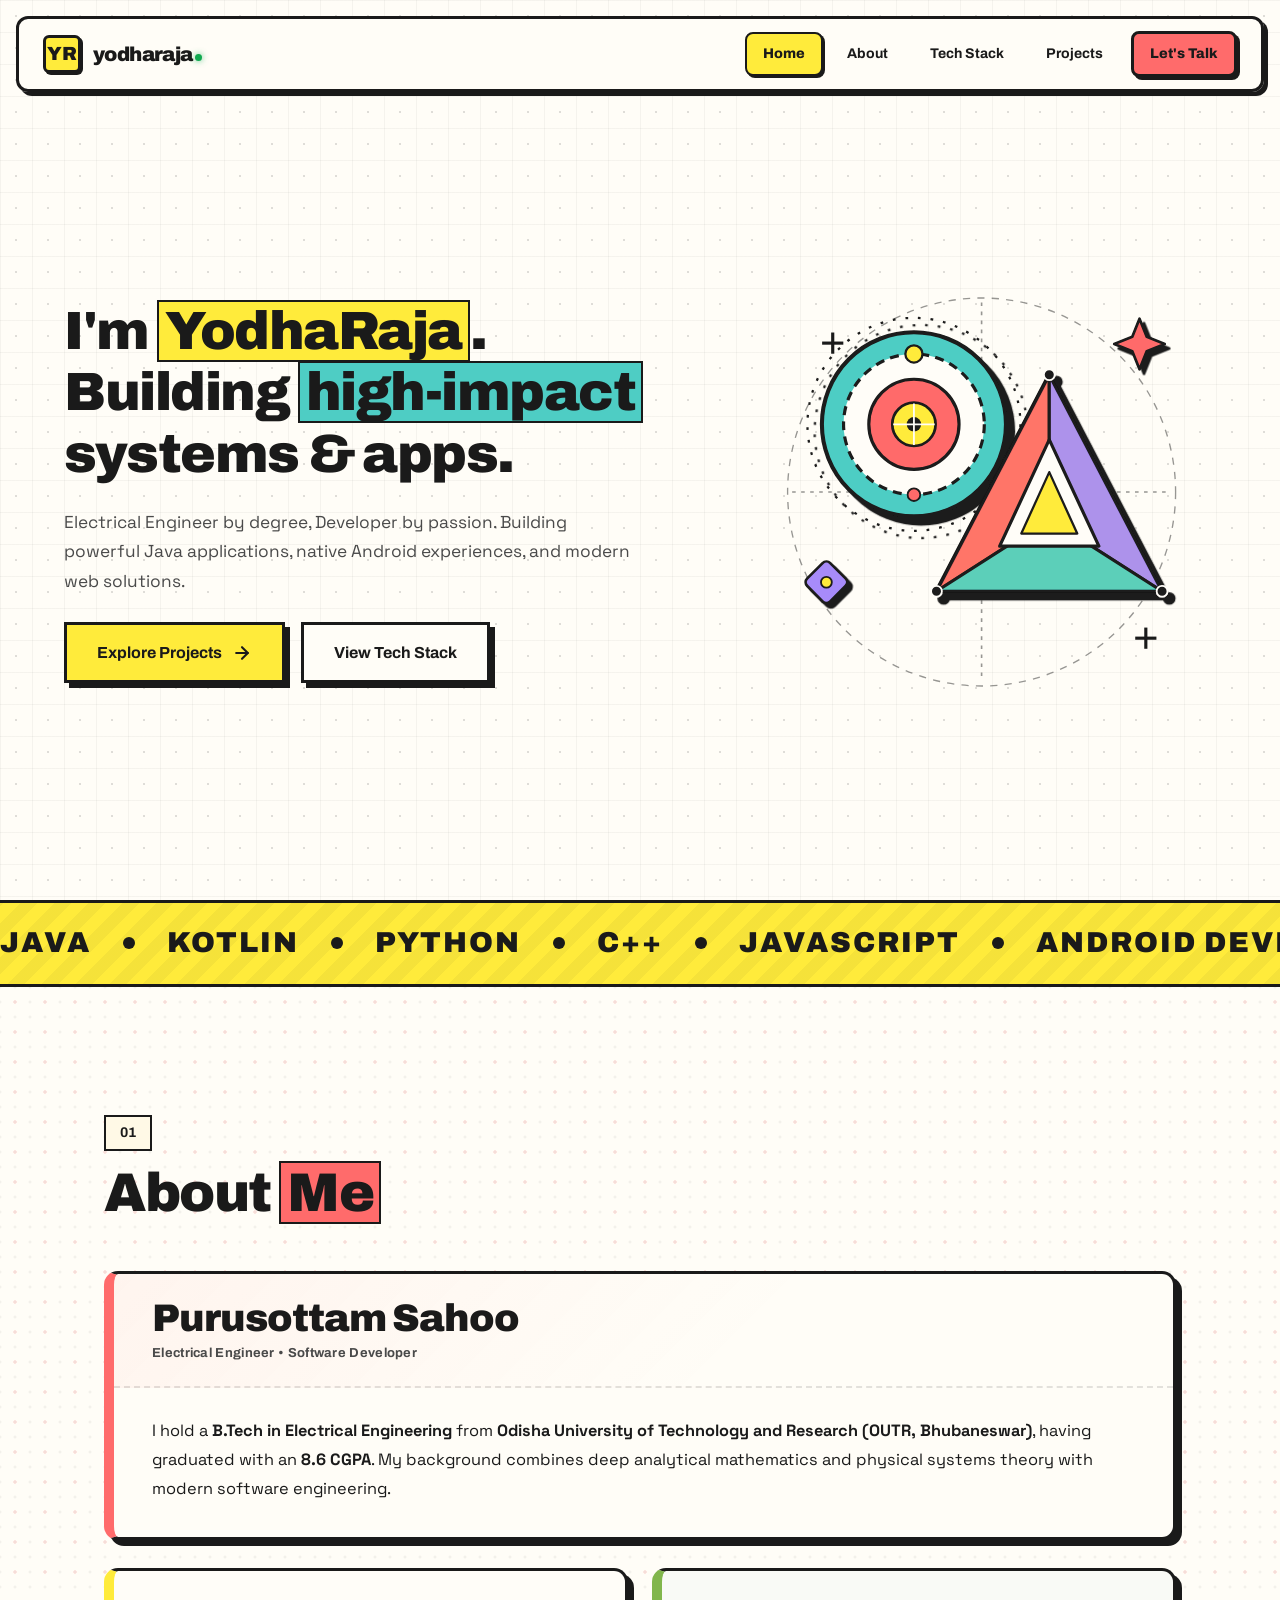
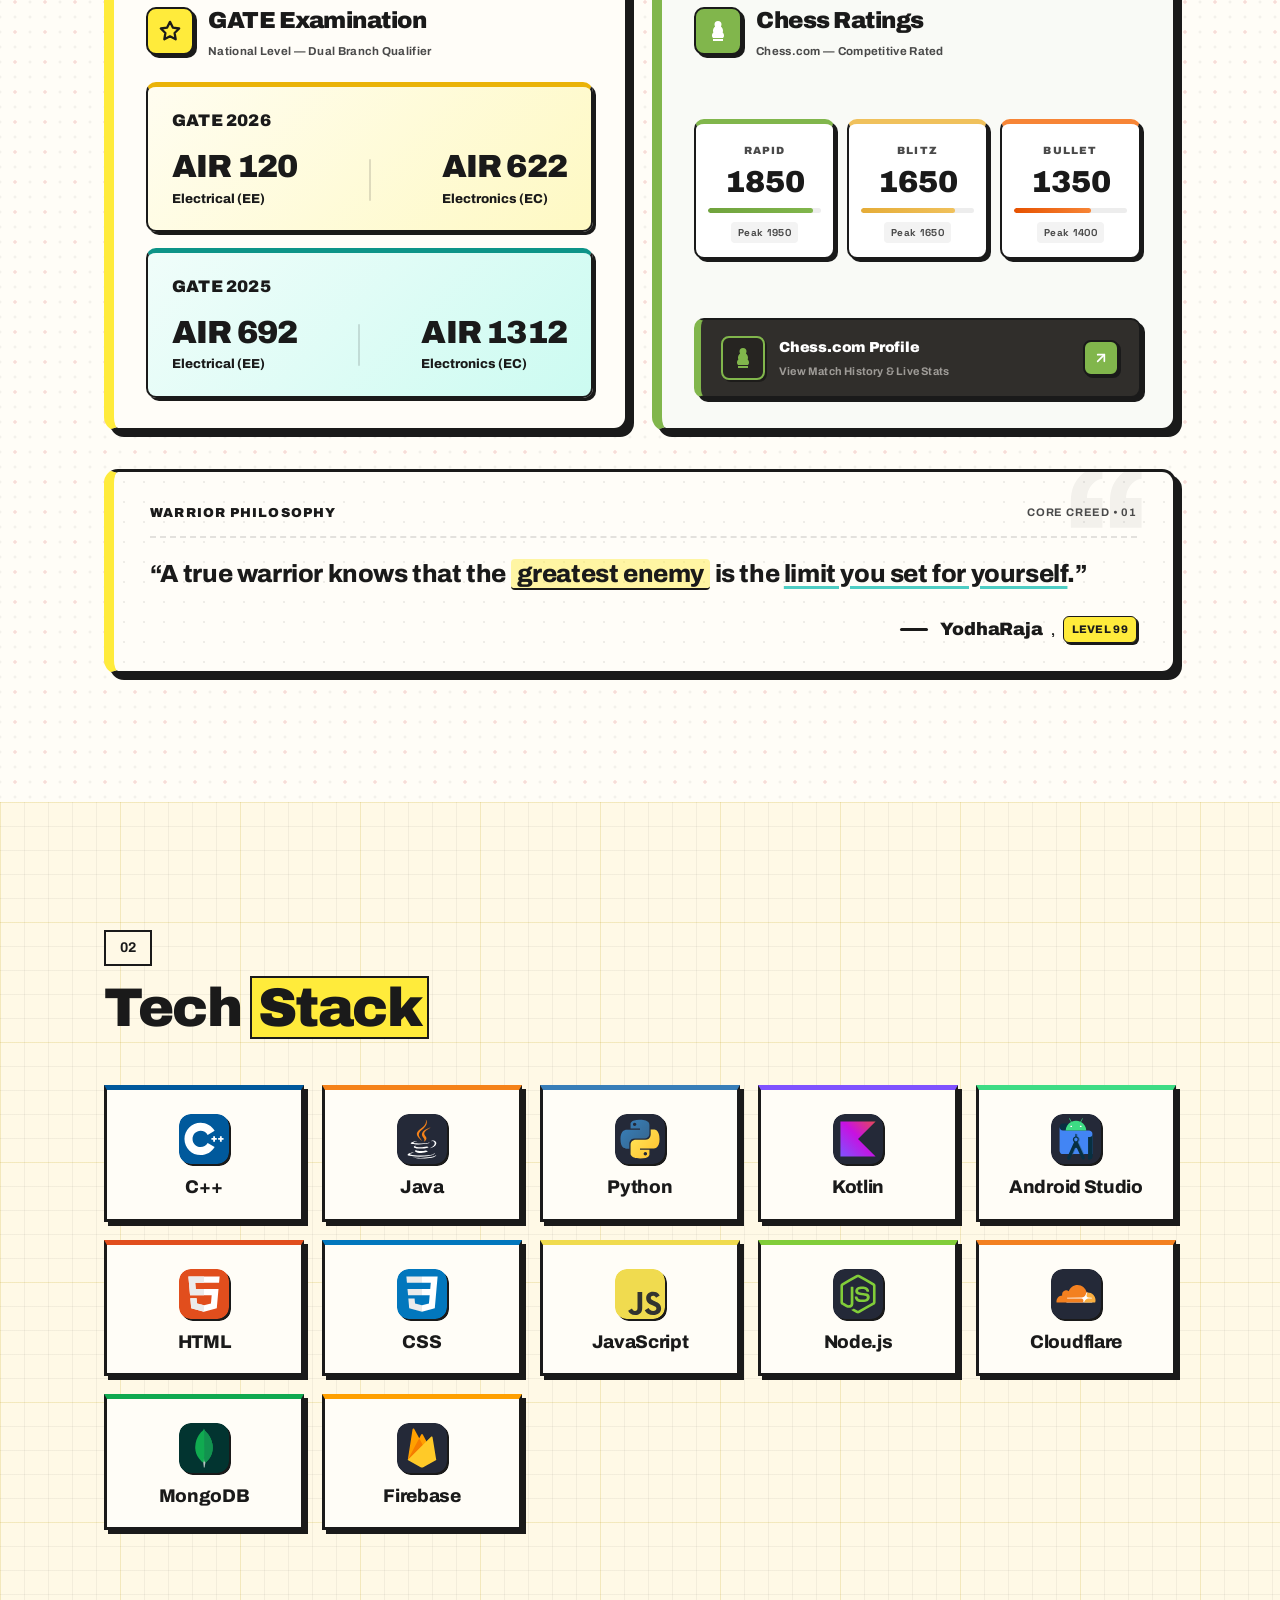
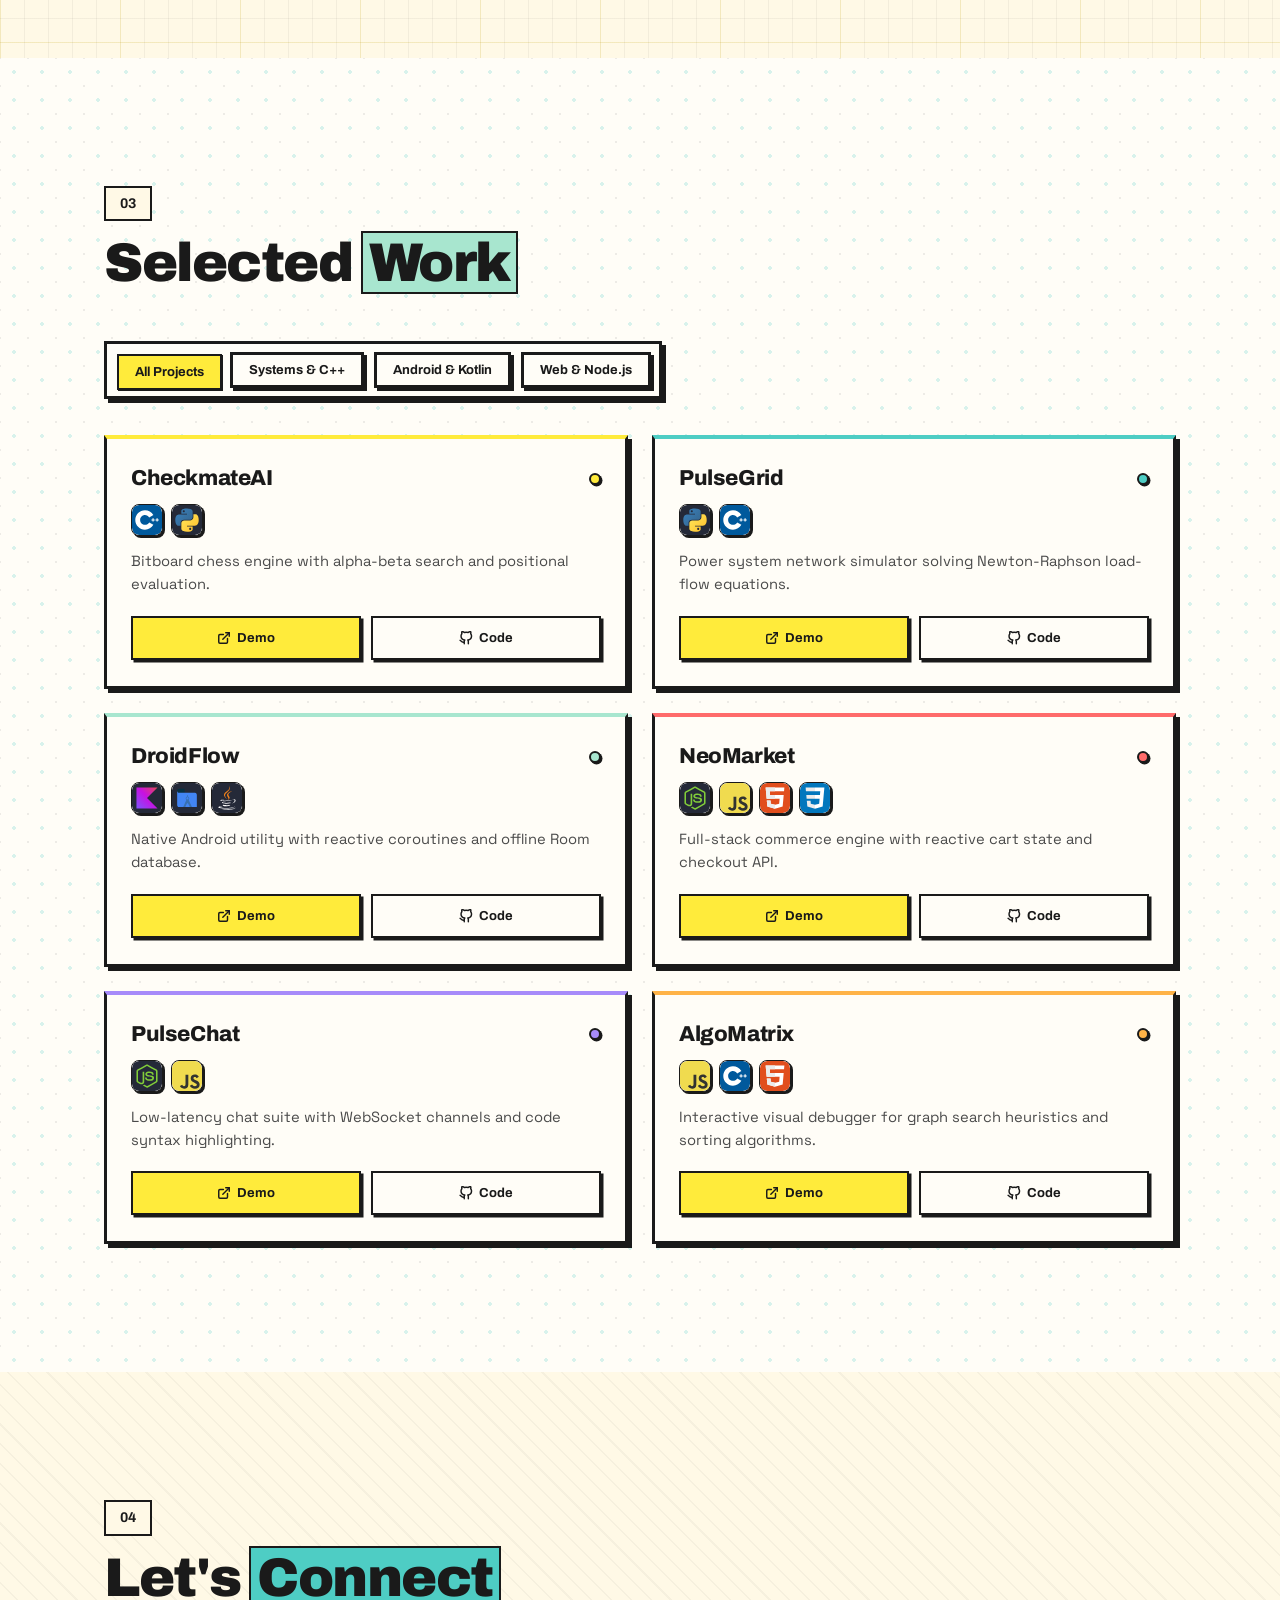
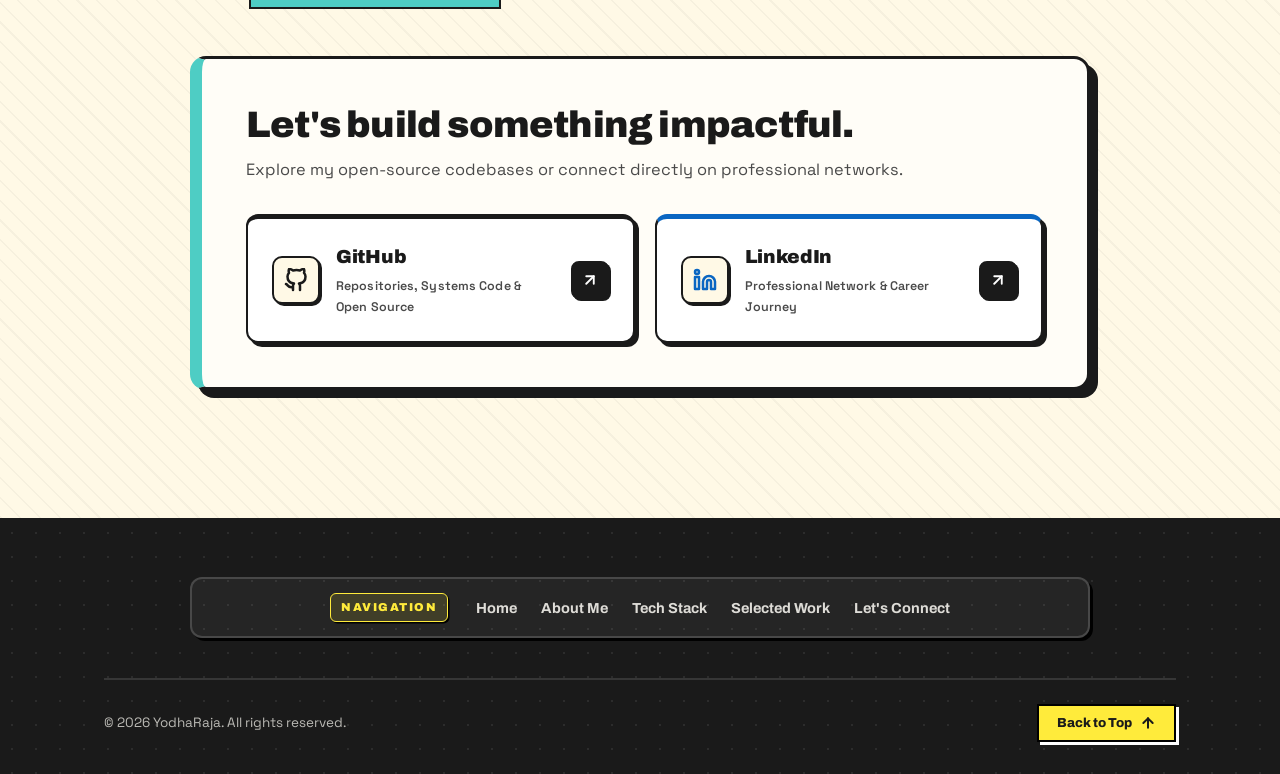
==== commit 491584d0: "Update" ====
--- a/index.html
+++ b/index.html
@@ -5,7 +5,8 @@
   <meta charset="UTF-8" />
   <meta name="viewport" content="width=device-width, initial-scale=1.0" />
   <title>YodhaRaja-Level 99</title>
-  <meta name="description" content="Portfolio of Website YodhaRaja" />
+  <meta name="description" content="Portfolio Website of YodhaRaja" />
+  <link rel="icon" type="image/svg+xml" href="data:image/svg+xml,%3Csvg xmlns='http://www.w3.org/2000/svg' viewBox='0 0 100 100'%3E%3Crect width='100' height='100' rx='20' fill='%23FFEB3B'/%3E%3Ctext x='50' y='68' font-size='50' font-weight='900' font-family='sans-serif' text-anchor='middle' fill='%231a1a1a'%3EYR%3C/text%3E%3C/svg%3E" />
   <link rel="preconnect" href="https://fonts.googleapis.com" />
   <link rel="preconnect" href="https://fonts.gstatic.com" crossorigin />
   <link
@@ -311,36 +312,36 @@
                 </div>
                 <div class="feature-box-title-wrap">
                   <h4 class="feature-box-title">Chess Ratings</h4>
-                  <span class="feature-box-sub">Chess.com &mdash; Competitive Rated</span>
+                  <span class="feature-box-sub" id="chessHeaderSub">Chess.com &mdash; Competitive Rated</span>
                 </div>
               </div>
 
               <div class="chess-ratings-grid">
-                <div class="chess-rating-card chess-rating--rapid">
+                <div class="chess-rating-card chess-rating--rapid" id="cardRapid">
                   <div class="chess-format-name">RAPID</div>
-                  <div class="chess-rating-value">1900</div>
+                  <div class="chess-rating-value" id="chessRapidRating">1838</div>
                   <div class="chess-rating-bar">
-                    <div class="chess-rating-fill chess-fill--rapid" style="width:95%"></div>
+                    <div class="chess-rating-fill chess-fill--rapid" id="chessRapidBar" style="width:92%"></div>
                   </div>
-                  <div class="chess-format-tag">Strategic Core</div>
+                  <div class="chess-format-tag" id="chessRapidBest">Peak 1902</div>
                 </div>
 
-                <div class="chess-rating-card chess-rating--blitz">
+                <div class="chess-rating-card chess-rating--blitz" id="cardBlitz">
                   <div class="chess-format-name">BLITZ</div>
-                  <div class="chess-rating-value">1600</div>
+                  <div class="chess-rating-value" id="chessBlitzRating">1627</div>
                   <div class="chess-rating-bar">
-                    <div class="chess-rating-fill chess-fill--blitz" style="width:80%"></div>
+                    <div class="chess-rating-fill chess-fill--blitz" id="chessBlitzBar" style="width:81%"></div>
                   </div>
-                  <div class="chess-format-tag">Tactical Speed</div>
+                  <div class="chess-format-tag" id="chessBlitzBest">Peak 1669</div>
                 </div>
 
-                <div class="chess-rating-card chess-rating--bullet">
+                <div class="chess-rating-card chess-rating--bullet" id="cardBullet">
                   <div class="chess-format-name">BULLET</div>
-                  <div class="chess-rating-value">1400</div>
+                  <div class="chess-rating-value" id="chessBulletRating">1267</div>
                   <div class="chess-rating-bar">
-                    <div class="chess-rating-fill chess-fill--bullet" style="width:70%"></div>
+                    <div class="chess-rating-fill chess-fill--bullet" id="chessBulletBar" style="width:63%"></div>
                   </div>
-                  <div class="chess-format-tag">Fast Reflexes</div>
+                  <div class="chess-format-tag" id="chessBulletBest">Peak 1357</div>
                 </div>
               </div>
             </div>
--- a/style.css
+++ b/style.css
@@ -125,6 +125,11 @@
   box-shadow: 4px 4px 0 var(--shadow-color);
   border-radius: 12px;
   transition: all 0.2s cubic-bezier(0.2, 0, 0, 1);
+}
+
+.navbar.scrolled {
+  background: rgba(255, 253, 247, 0.98);
+  box-shadow: 5px 5px 0 var(--shadow-color);
 }
 
 .nav-logo {
@@ -1082,9 +1087,23 @@
 
 .chess-format-tag {
   font-size: 10px;
-  font-weight: 700;
+  font-weight: 800;
   color: var(--text-muted);
-  margin-top: 1px;
+  background: rgba(26, 26, 26, 0.05);
+  padding: 2px 7px;
+  border-radius: 4px;
+  letter-spacing: 0.3px;
+  margin-top: 2px;
+  white-space: nowrap;
+}
+
+.chess-rating-value.updated {
+  animation: chessValuePop 0.5s ease-out;
+}
+
+@keyframes chessValuePop {
+  0% { transform: scale(1.15); color: #81B64C; }
+  100% { transform: scale(1); }
 }
 
 /* Chess Box Footer with Authentic Chess.com Colors */
@@ -2169,11 +2188,16 @@
   }
 
   .chess-rating-card {
-    padding: 14px 8px 10px;
+    padding: 12px 6px 10px;
+  }
+
+  .chess-format-tag {
+    font-size: 8.5px;
+    padding: 1px 5px;
   }
 
   .chess-rating-value {
-    font-size: 1.5rem;
+    font-size: 1.45rem;
   }
 
   .chess-rating-bar {
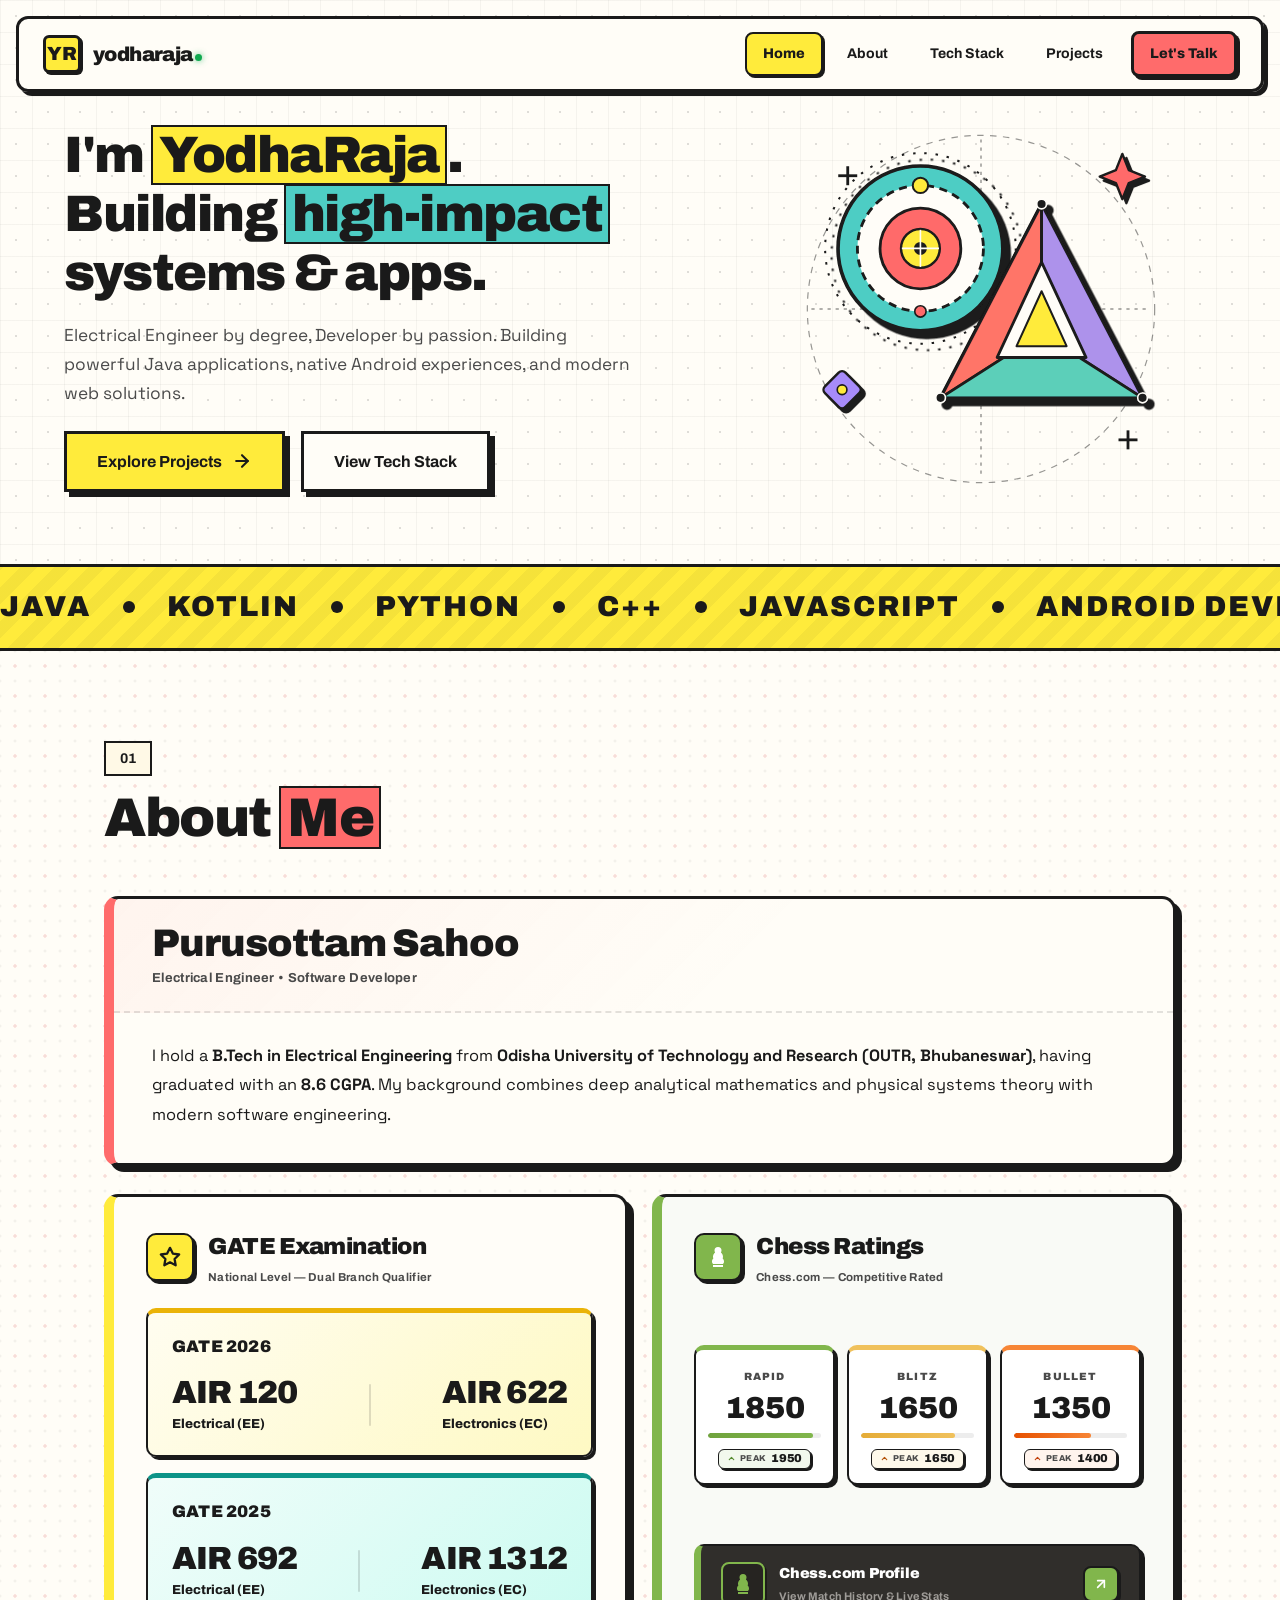
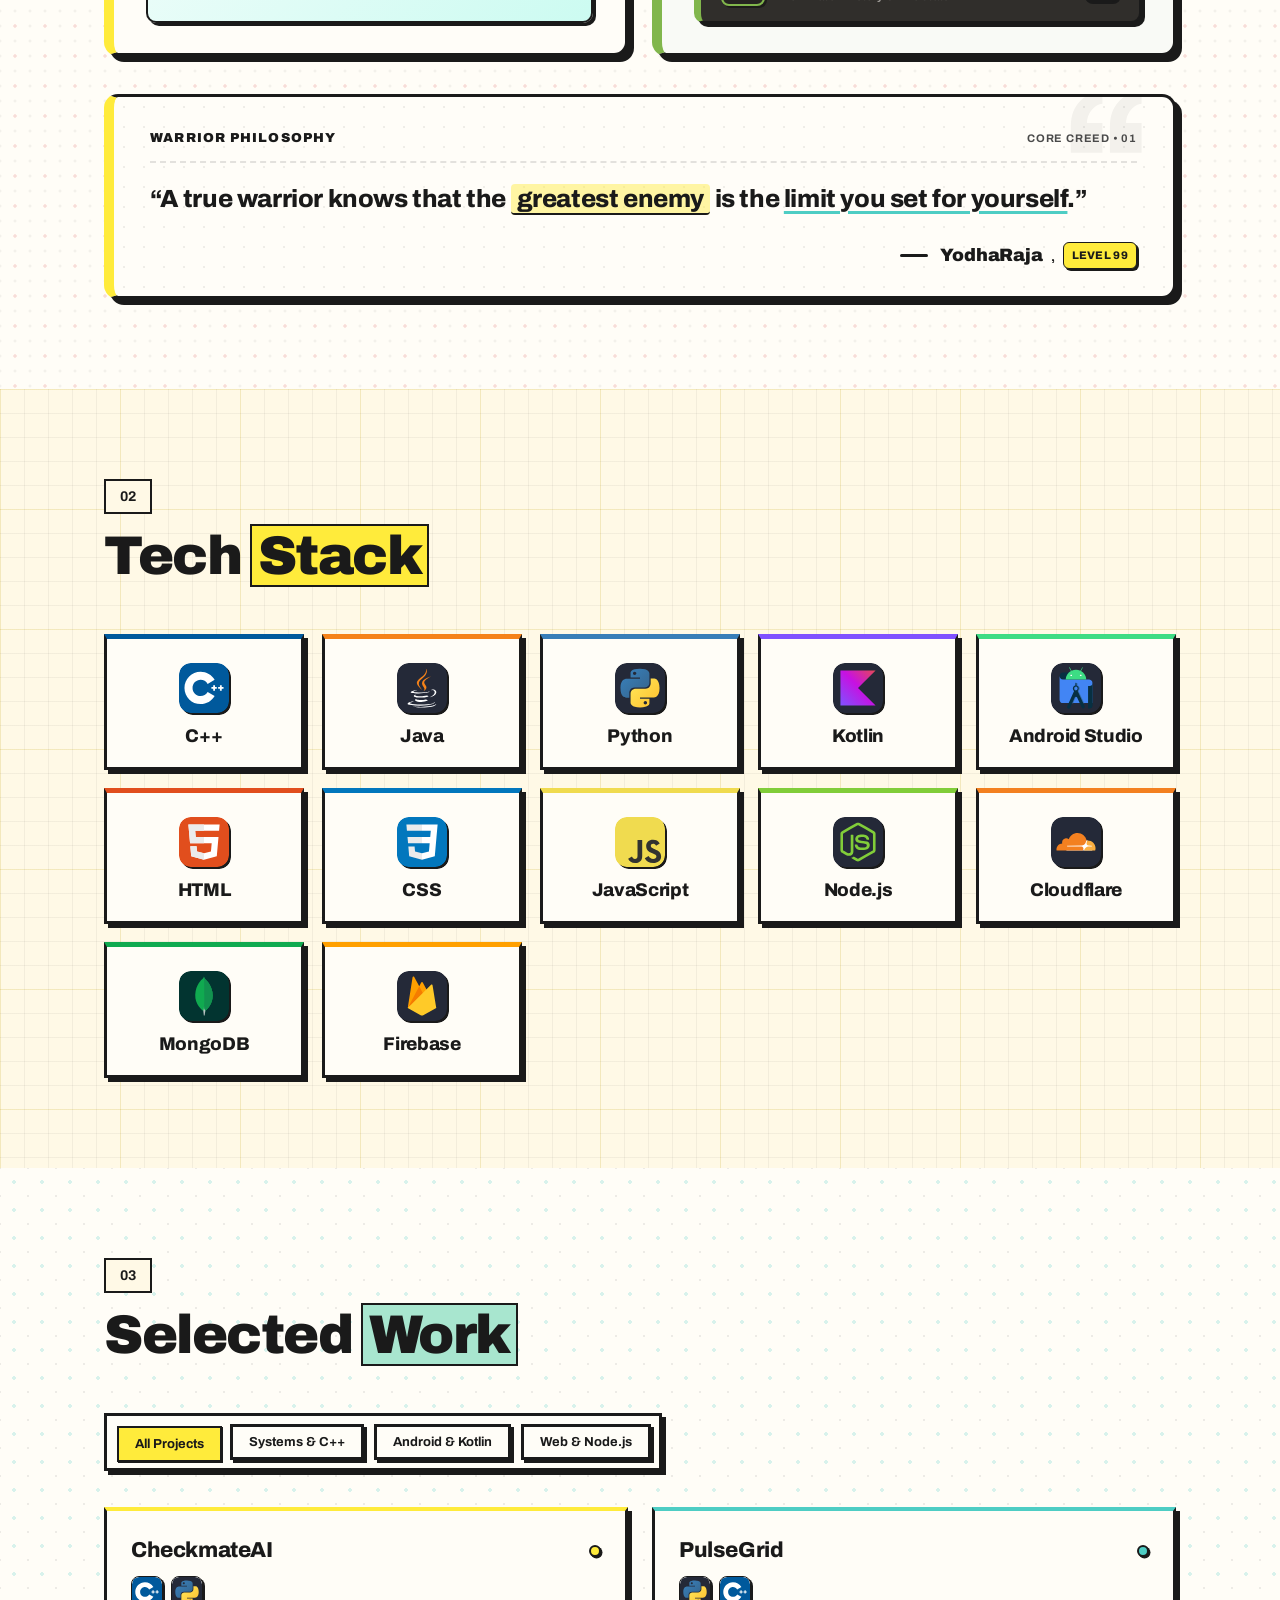
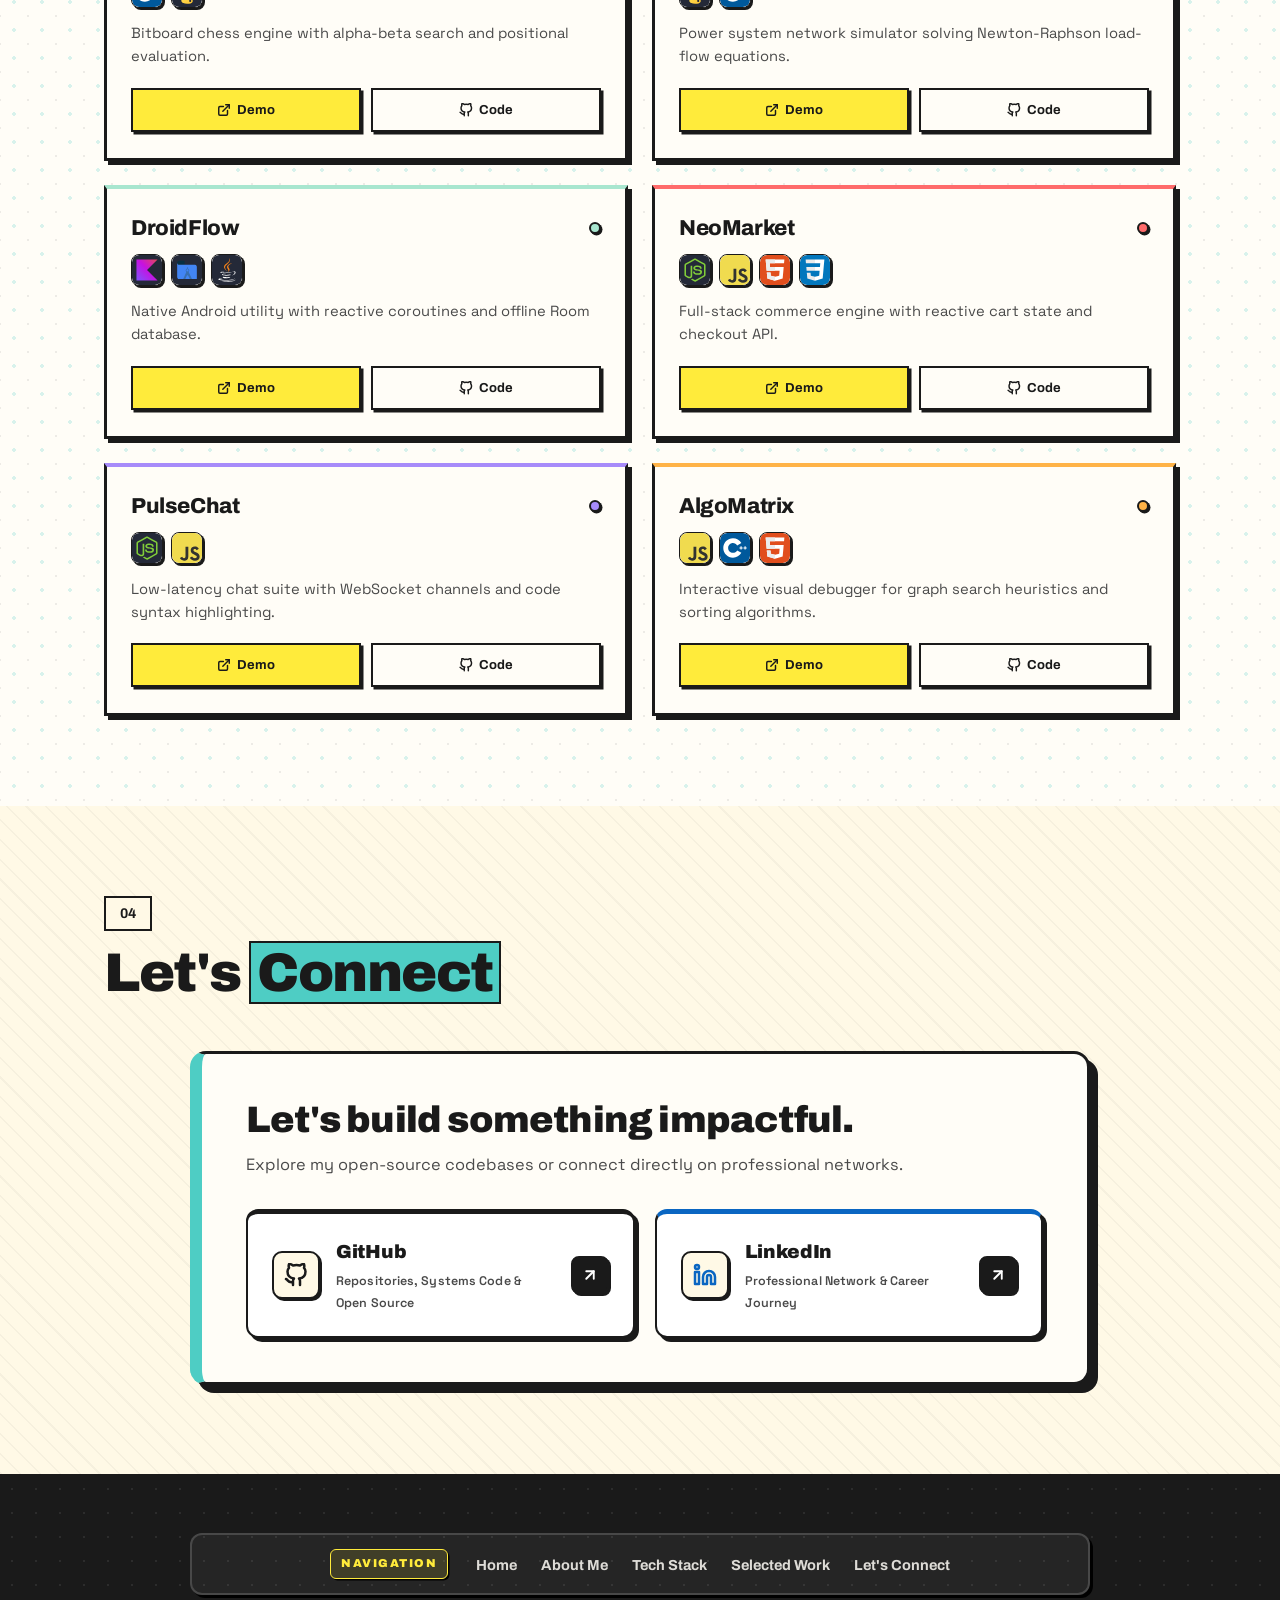
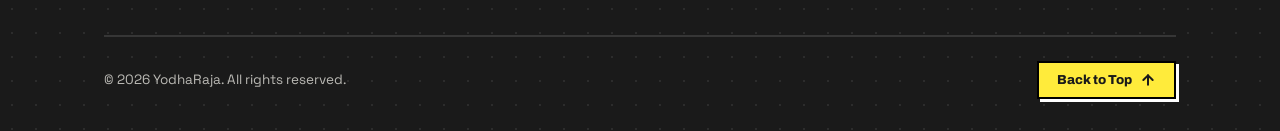
==== commit 4a6c5348: "Update" ====
--- a/index.html
+++ b/index.html
@@ -323,7 +323,13 @@
                   <div class="chess-rating-bar">
                     <div class="chess-rating-fill chess-fill--rapid" id="chessRapidBar" style="width:92%"></div>
                   </div>
-                  <div class="chess-format-tag" id="chessRapidBest">Peak 1902</div>
+                  <div class="chess-peak-badge chess-peak--rapid" id="chessRapidBest">
+                    <svg class="chess-peak-icon" width="10" height="10" viewBox="0 0 24 24" fill="none" stroke="currentColor" stroke-width="3" stroke-linecap="round" stroke-linejoin="round">
+                      <polyline points="18 15 12 9 6 15"></polyline>
+                    </svg>
+                    <span class="chess-peak-label">Peak</span>
+                    <span class="chess-peak-val">1902</span>
+                  </div>
                 </div>
 
                 <div class="chess-rating-card chess-rating--blitz" id="cardBlitz">
@@ -332,7 +338,13 @@
                   <div class="chess-rating-bar">
                     <div class="chess-rating-fill chess-fill--blitz" id="chessBlitzBar" style="width:81%"></div>
                   </div>
-                  <div class="chess-format-tag" id="chessBlitzBest">Peak 1669</div>
+                  <div class="chess-peak-badge chess-peak--blitz" id="chessBlitzBest">
+                    <svg class="chess-peak-icon" width="10" height="10" viewBox="0 0 24 24" fill="none" stroke="currentColor" stroke-width="3" stroke-linecap="round" stroke-linejoin="round">
+                      <polyline points="18 15 12 9 6 15"></polyline>
+                    </svg>
+                    <span class="chess-peak-label">Peak</span>
+                    <span class="chess-peak-val">1669</span>
+                  </div>
                 </div>
 
                 <div class="chess-rating-card chess-rating--bullet" id="cardBullet">
@@ -341,7 +353,13 @@
                   <div class="chess-rating-bar">
                     <div class="chess-rating-fill chess-fill--bullet" id="chessBulletBar" style="width:63%"></div>
                   </div>
-                  <div class="chess-format-tag" id="chessBulletBest">Peak 1357</div>
+                  <div class="chess-peak-badge chess-peak--bullet" id="chessBulletBest">
+                    <svg class="chess-peak-icon" width="10" height="10" viewBox="0 0 24 24" fill="none" stroke="currentColor" stroke-width="3" stroke-linecap="round" stroke-linejoin="round">
+                      <polyline points="18 15 12 9 6 15"></polyline>
+                    </svg>
+                    <span class="chess-peak-label">Peak</span>
+                    <span class="chess-peak-val">1357</span>
+                  </div>
                 </div>
               </div>
             </div>
--- a/style.css
+++ b/style.css
@@ -44,7 +44,7 @@
   --font-body: 'Space Grotesk', system-ui, sans-serif;
 
   /* --- Spacing --- */
-  --section-py: clamp(80px, 10vw, 140px);
+  --section-py: clamp(52px, 7vw, 95px);
   --container-px: clamp(20px, 5vw, 80px);
   --container-max: 1200px;
 }
@@ -254,11 +254,11 @@
 
 /* ===== HERO ===== */
 .hero {
-  min-height: 100vh;
+  min-height: auto;
   display: flex;
   align-items: center;
   justify-content: center;
-  padding: calc(90px + var(--container-px)) var(--container-px) 70px;
+  padding: clamp(96px, 11vh, 120px) var(--container-px) clamp(36px, 5vh, 52px);
   position: relative;
   overflow: hidden;
   background-color: var(--bg);
@@ -272,7 +272,7 @@
 .hero-layout {
   display: grid;
   grid-template-columns: 1.15fr 0.85fr;
-  gap: 48px;
+  gap: clamp(28px, 3.8vw, 44px);
   align-items: center;
   width: 100%;
   max-width: 1200px;
@@ -286,7 +286,7 @@
   flex-direction: column;
   align-items: flex-start;
   text-align: left;
-  gap: 22px;
+  gap: 18px;
   position: relative;
   z-index: 2;
 }
@@ -294,7 +294,7 @@
 .hero-title {
   font-family: var(--font-heading);
   font-weight: 900;
-  font-size: clamp(2.3rem, 4.2vw, 3.8rem);
+  font-size: clamp(2.3rem, 4vw, 3.6rem);
   line-height: 1.15;
   letter-spacing: -1.5px;
   margin-bottom: 0px;
@@ -451,8 +451,8 @@
 .geo-figure-stage {
   position: relative;
   width: 100%;
-  max-width: 500px;
-  height: 500px;
+  max-width: 420px;
+  height: 420px;
   display: flex;
   align-items: center;
   justify-content: center;
@@ -1085,6 +1085,83 @@
 .chess-fill--blitz { background: linear-gradient(90deg, #E5AC37, #F0C15C); }
 .chess-fill--bullet { background: linear-gradient(90deg, #E65100, #F78536); }
 
+/* Chess Peak Rating Badges */
+.chess-peak-badge {
+  display: inline-flex;
+  align-items: center;
+  justify-content: center;
+  gap: 4px;
+  background: #FFFDF8;
+  border: 1.5px solid var(--border-color);
+  box-shadow: 2px 2px 0 var(--shadow-color);
+  border-radius: 6px;
+  padding: 3px 8px;
+  margin-top: 4px;
+  cursor: default;
+  transition: transform 0.15s cubic-bezier(0.2, 0, 0, 1), box-shadow 0.15s ease, background-color 0.15s ease;
+  white-space: nowrap;
+}
+
+.chess-peak-badge:hover {
+  transform: translateY(-1.5px);
+  box-shadow: 2.5px 2.5px 0 var(--shadow-color);
+}
+
+.chess-peak-icon {
+  width: 9px;
+  height: 9px;
+  flex-shrink: 0;
+  stroke: var(--text-muted);
+  transition: transform 0.15s ease;
+}
+
+.chess-peak-badge:hover .chess-peak-icon {
+  transform: translateY(-1px);
+}
+
+.chess-peak--rapid {
+  background: #F2F8ED;
+}
+
+.chess-peak--rapid .chess-peak-icon {
+  stroke: #558B2F;
+}
+
+.chess-peak--blitz {
+  background: #FEF9EB;
+}
+
+.chess-peak--blitz .chess-peak-icon {
+  stroke: #B45309;
+}
+
+.chess-peak--bullet {
+  background: #FFF4ED;
+}
+
+.chess-peak--bullet .chess-peak-icon {
+  stroke: #C2410C;
+}
+
+.chess-peak-label {
+  font-family: var(--font-heading);
+  font-size: 8.5px;
+  font-weight: 800;
+  letter-spacing: 0.6px;
+  color: var(--text-muted);
+  text-transform: uppercase;
+  line-height: 1;
+}
+
+.chess-peak-val {
+  font-family: var(--font-heading);
+  font-size: 11.5px;
+  font-weight: 900;
+  color: var(--text);
+  line-height: 1;
+  letter-spacing: -0.2px;
+}
+
 .chess-format-tag {
   font-size: 10px;
   font-weight: 800;
@@ -1934,19 +2011,20 @@
 /* Tablet */
 @media (max-width: 1024px) {
   .hero {
-    padding-top: 130px;
-    padding-bottom: 50px;
+    padding-top: 92px;
+    padding-bottom: 28px;
   }
 
   .hero-layout {
     grid-template-columns: 1fr;
-    gap: 40px;
+    gap: 24px;
     text-align: center;
   }
 
   .hero-content-col {
     align-items: center;
     text-align: center;
+    gap: 16px;
   }
 
   .hero-title {
@@ -1970,8 +2048,8 @@
   }
 
   .geo-figure-stage {
-    max-width: 440px;
-    height: 440px;
+    max-width: 320px;
+    height: 320px;
   }
 
   .about-features-grid {
@@ -1998,6 +2076,10 @@
 
 /* Mobile */
 @media (max-width: 768px) {
+  :root {
+    --section-py: clamp(38px, 6vw, 56px);
+  }
+
   .navbar {
     top: 10px;
     left: 10px;
@@ -2043,14 +2125,14 @@
   }
 
   .hero {
-    padding-top: 100px;
+    padding-top: 72px;
     min-height: auto;
-    padding-bottom: 45px;
+    padding-bottom: 22px;
   }
 
   .hero-layout {
     grid-template-columns: 1fr;
-    gap: 20px;
+    gap: 12px;
     text-align: center;
     max-width: 100%;
   }
@@ -2058,38 +2140,41 @@
   .hero-content-col {
     align-items: center;
     text-align: center;
-    gap: 18px;
+    gap: 14px;
     max-width: 100%;
     margin: 0 auto;
-    padding: 0 8px;
+    padding: 0 4px;
   }
 
   .hero-title {
-    letter-spacing: -1px;
-    font-size: clamp(1.85rem, 6.8vw, 2.45rem);
+    letter-spacing: -0.8px;
+    font-size: clamp(1.75rem, 6.2vw, 2.25rem);
+    line-height: 1.15;
     margin-bottom: 0;
     text-align: center;
   }
 
   .hero-brief {
-    font-size: 1rem;
-    line-height: 1.6;
+    font-size: 0.95rem;
+    line-height: 1.55;
     text-align: center;
     margin: 0 auto;
-    max-width: 520px;
+    max-width: 500px;
   }
 
   .hero-actions {
     flex-direction: column;
     width: 100%;
-    max-width: 320px;
-    gap: 12px;
-    margin: 6px auto 0;
+    max-width: 290px;
+    gap: 10px;
+    margin: 2px auto 0;
     justify-content: center;
   }
 
   .hero-actions .btn {
     width: 100%;
+    padding: 12px 20px;
+    font-size: 14.5px;
     justify-content: center;
   }
 
@@ -2189,6 +2274,28 @@
 
   .chess-rating-card {
     padding: 12px 6px 10px;
+  }
+
+  .chess-peak-badge {
+    padding: 2.5px 5.5px;
+    gap: 3px;
+    margin-top: 3px;
+    border-radius: 5px;
+    box-shadow: 1.5px 1.5px 0 var(--shadow-color);
+  }
+
+  .chess-peak-icon {
+    width: 8px;
+    height: 8px;
+  }
+
+  .chess-peak-label {
+    font-size: 7.5px;
+    letter-spacing: 0.3px;
+  }
+
+  .chess-peak-val {
+    font-size: 9.5px;
   }
 
   .chess-format-tag {
@@ -2352,23 +2459,43 @@
 /* Small Mobile */
 @media (max-width: 375px) {
   :root {
-    --container-px: 16px;
+    --container-px: 14px;
+    --section-py: 34px;
+  }
+
+  .hero {
+    padding-top: 66px;
+    padding-bottom: 16px;
+  }
+
+  .hero-content-col {
+    gap: 10px;
   }
 
   .hero-title {
-    font-size: 2rem;
+    font-size: 1.65rem;
+    letter-spacing: -0.6px;
+    line-height: 1.15;
+  }
+
+  .hero-brief {
+    font-size: 0.88rem;
+    line-height: 1.5;
   }
 
   .section-title {
-    font-size: 1.8rem;
+    font-size: 1.65rem;
   }
 
   .hero-actions {
     flex-direction: column;
+    gap: 8px;
   }
 
   .btn {
     width: 100%;
+    padding: 10px 16px;
+    font-size: 14px;
     justify-content: center;
   }
 }
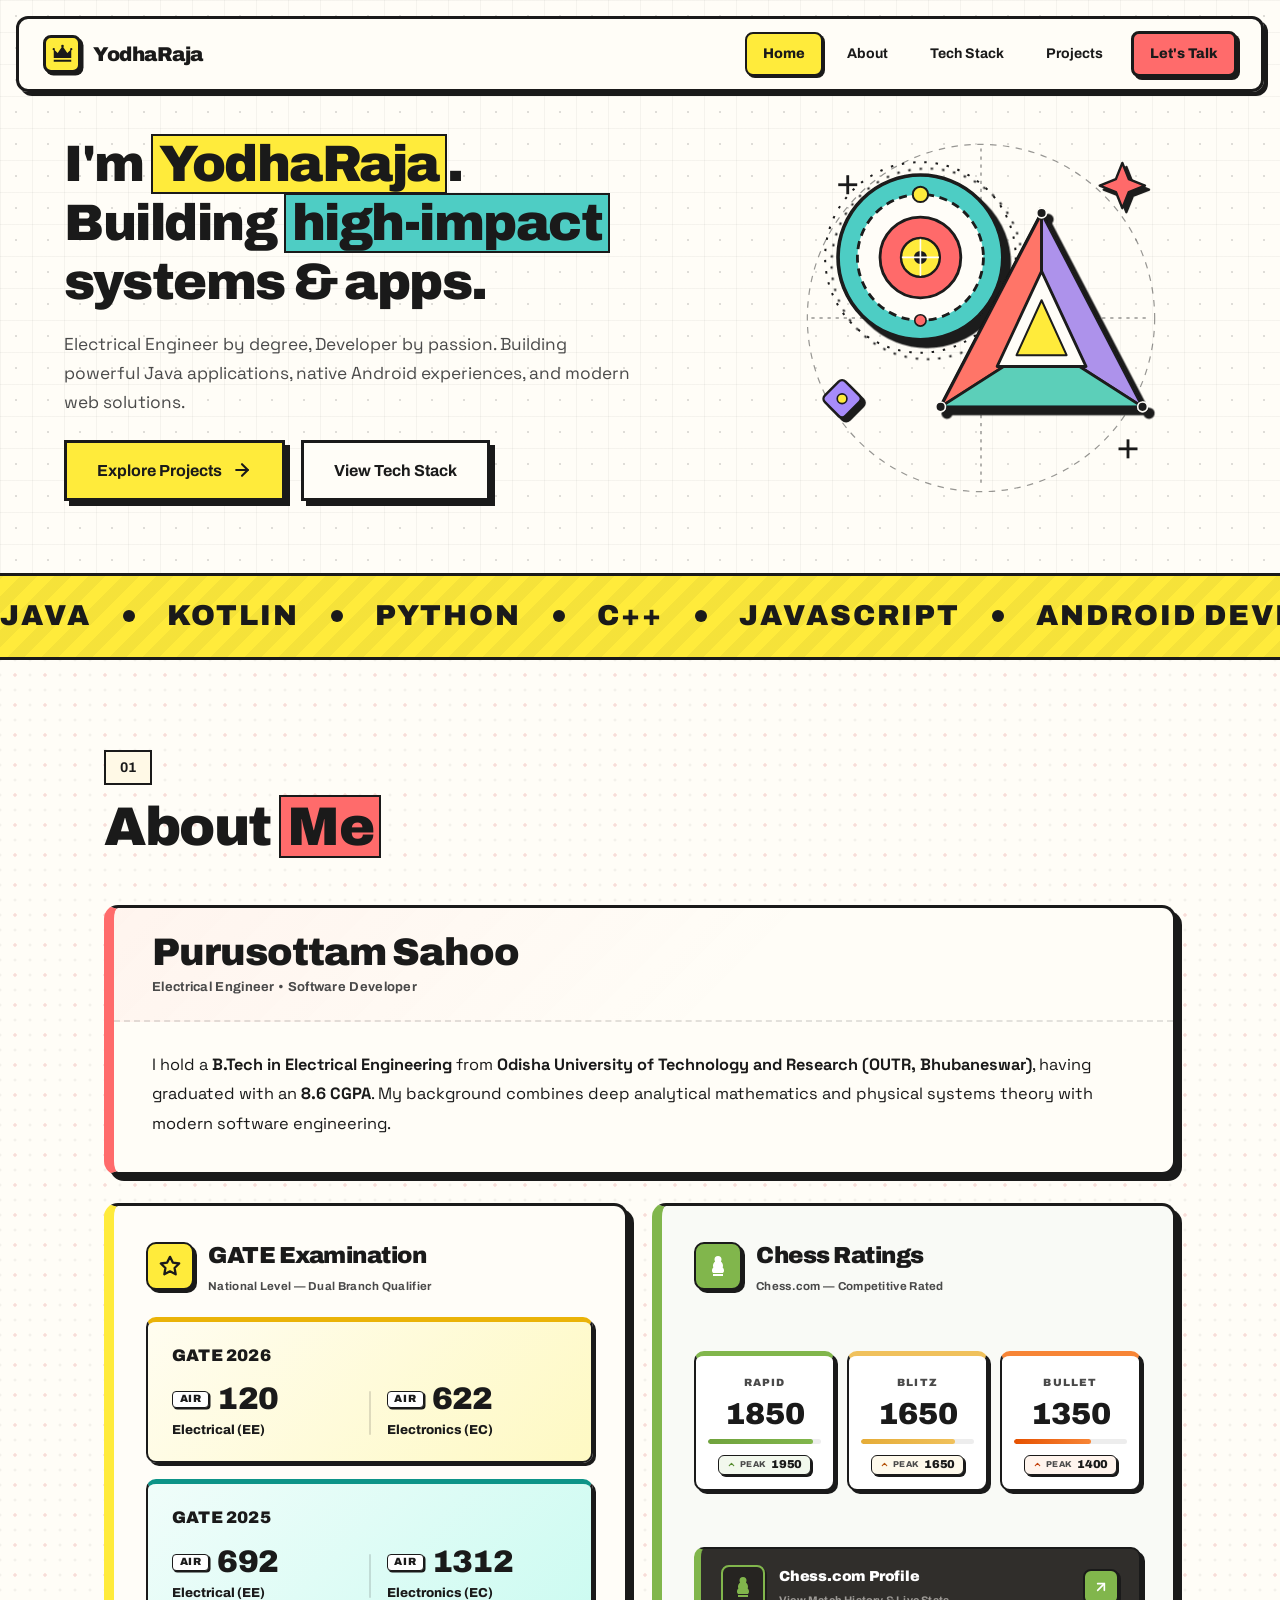
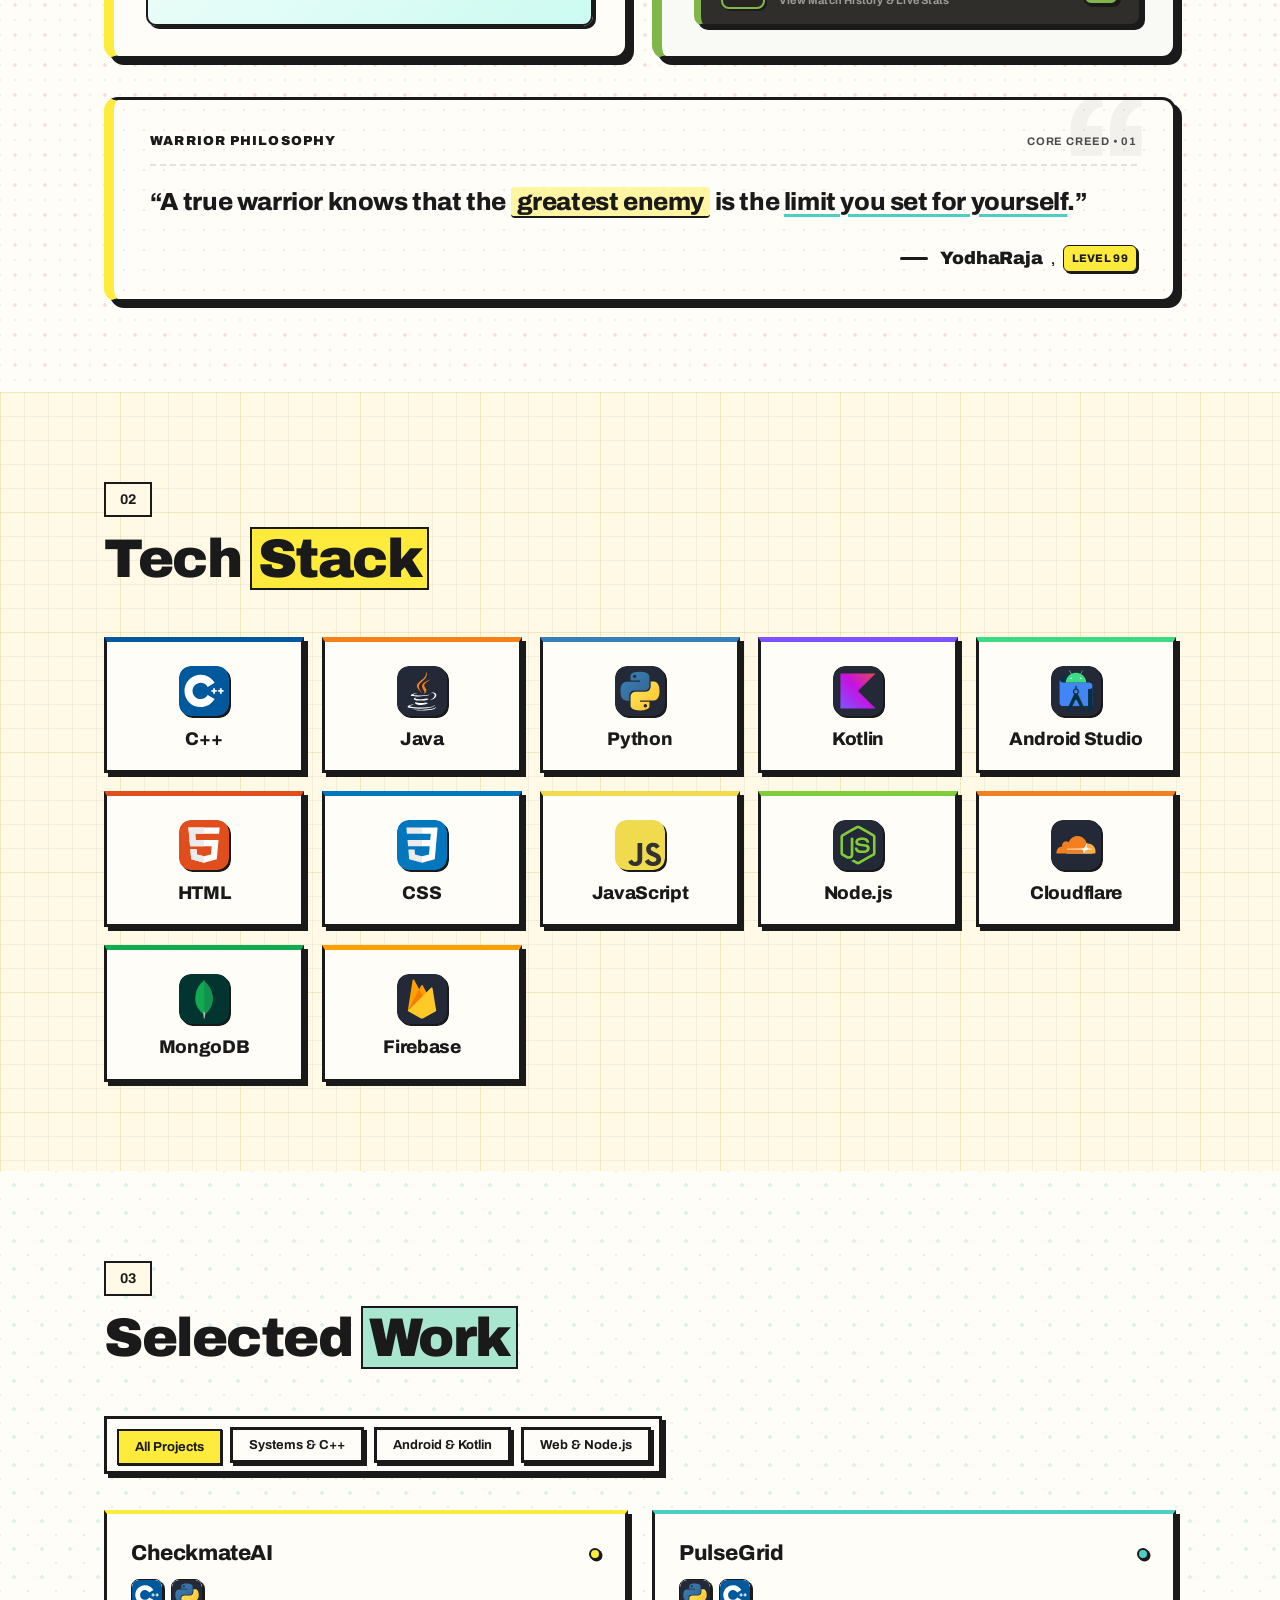
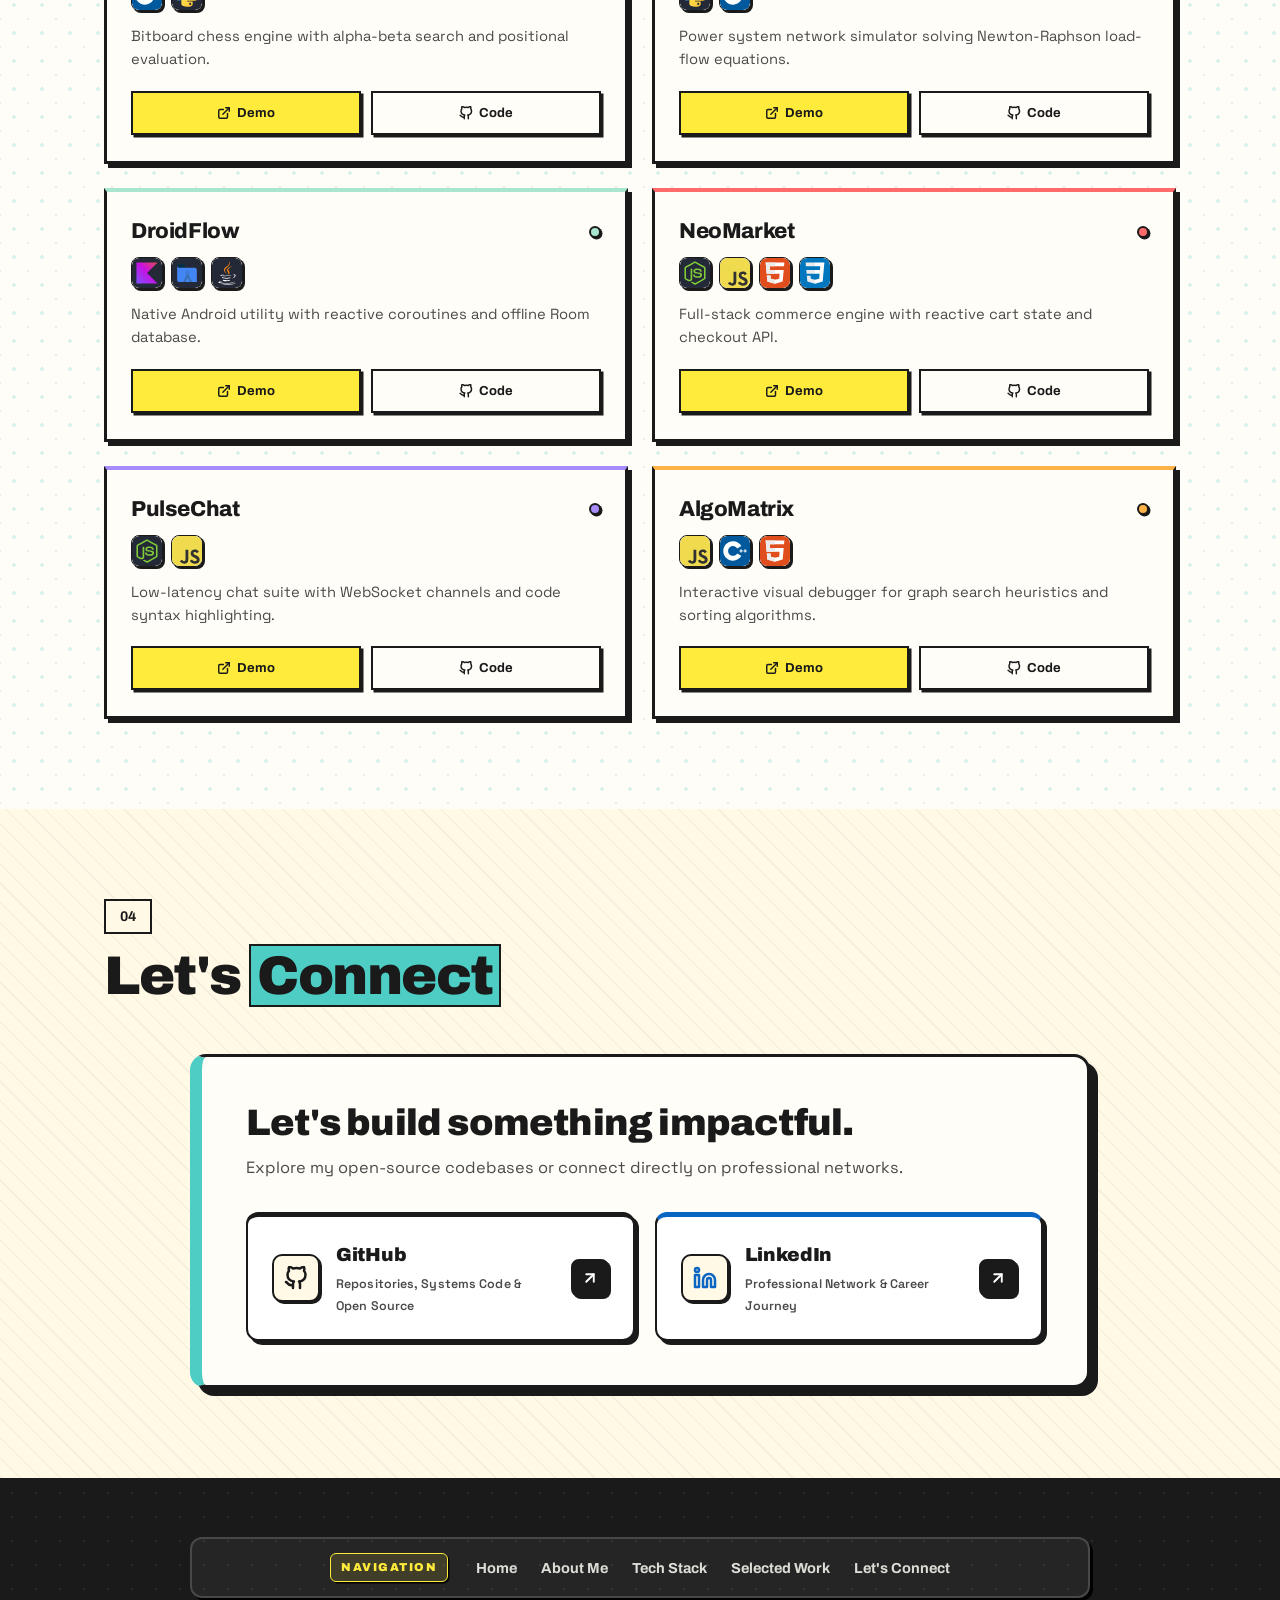
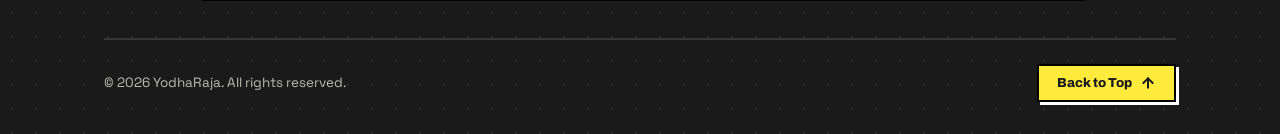
==== commit 3a4c02ee: "Update" ====
--- a/index.html
+++ b/index.html
@@ -6,7 +6,7 @@
   <meta name="viewport" content="width=device-width, initial-scale=1.0" />
   <title>YodhaRaja-Level 99</title>
   <meta name="description" content="Portfolio Website of YodhaRaja" />
-  <link rel="icon" type="image/svg+xml" href="data:image/svg+xml,%3Csvg xmlns='http://www.w3.org/2000/svg' viewBox='0 0 100 100'%3E%3Crect width='100' height='100' rx='20' fill='%23FFEB3B'/%3E%3Ctext x='50' y='68' font-size='50' font-weight='900' font-family='sans-serif' text-anchor='middle' fill='%231a1a1a'%3EYR%3C/text%3E%3C/svg%3E" />
+  <link rel="icon" type="image/svg+xml" href="data:image/svg+xml,%3Csvg xmlns='http://www.w3.org/2000/svg' viewBox='0 0 100 100'%3E%3Crect width='100' height='100' rx='22' fill='%23FFEB3B' stroke='%231a1a1a' stroke-width='6'/%3E%3Cpath d='M20 74h60v7H20z M20 38l12 12L50 28l18 22 12-12v30H20z' fill='%231a1a1a'/%3E%3Ccircle cx='50' cy='28' r='4' fill='%231a1a1a'/%3E%3Ccircle cx='20' cy='38' r='3.5' fill='%231a1a1a'/%3E%3Ccircle cx='80' cy='38' r='3.5' fill='%231a1a1a'/%3E%3C/svg%3E" />
   <link rel="preconnect" href="https://fonts.googleapis.com" />
   <link rel="preconnect" href="https://fonts.gstatic.com" crossorigin />
   <link
@@ -20,8 +20,15 @@
   <!-- ===== NAVBAR ===== -->
   <nav class="navbar" id="navbar">
     <a href="#hero" class="nav-logo" aria-label="YodhaRaja Home">
-      <span class="logo-box">YR</span>
-      <span class="logo-text">yodharaja<span class="logo-dot"></span></span>
+      <span class="logo-box" aria-hidden="true">
+        <svg class="logo-icon" width="20" height="20" viewBox="0 0 24 24" fill="currentColor">
+          <path d="M2 19h20v2.5H2V19z M2 7l4.5 4.5L12 3.5l5.5 8L22 7v10H2V7z" />
+          <circle cx="12" cy="3.5" r="1.5" fill="currentColor" />
+          <circle cx="2" cy="7" r="1.3" fill="currentColor" />
+          <circle cx="22" cy="7" r="1.3" fill="currentColor" />
+        </svg>
+      </span>
+      <span class="logo-text">YodhaRaja</span>
     </a>
     <div class="nav-links" id="navLinks">
       <a href="#hero" class="nav-link active">Home</a>
@@ -269,12 +276,18 @@
                 </div>
                 <div class="gate-tier-ranks">
                   <div class="gate-rank-item">
-                    <span class="gate-rank-num">AIR 120</span>
+                    <div class="gate-rank-num">
+                      <span class="gate-rank-air">AIR</span>
+                      <span class="gate-rank-val">120</span>
+                    </div>
                     <span class="gate-rank-branch">Electrical (EE)</span>
                   </div>
                   <div class="gate-rank-sep"></div>
                   <div class="gate-rank-item">
-                    <span class="gate-rank-num">AIR 622</span>
+                    <div class="gate-rank-num">
+                      <span class="gate-rank-air">AIR</span>
+                      <span class="gate-rank-val">622</span>
+                    </div>
                     <span class="gate-rank-branch">Electronics (EC)</span>
                   </div>
                 </div>
@@ -287,12 +300,18 @@
                 </div>
                 <div class="gate-tier-ranks">
                   <div class="gate-rank-item">
-                    <span class="gate-rank-num">AIR 692</span>
+                    <div class="gate-rank-num">
+                      <span class="gate-rank-air">AIR</span>
+                      <span class="gate-rank-val">692</span>
+                    </div>
                     <span class="gate-rank-branch">Electrical (EE)</span>
                   </div>
                   <div class="gate-rank-sep"></div>
                   <div class="gate-rank-item">
-                    <span class="gate-rank-num">AIR 1312</span>
+                    <div class="gate-rank-num">
+                      <span class="gate-rank-air">AIR</span>
+                      <span class="gate-rank-val">1312</span>
+                    </div>
                     <span class="gate-rank-branch">Electronics (EC)</span>
                   </div>
                 </div>
--- a/style.css
+++ b/style.css
@@ -148,43 +148,44 @@
   height: 38px;
   background: var(--yellow);
   border: var(--border-w) solid var(--border-color);
-  box-shadow: 2px 2px 0 var(--shadow-color);
-  border-radius: 6px;
-  font-family: var(--font-heading);
-  font-weight: 900;
-  font-size: 19px;
-  transition: transform 0.15s ease, box-shadow 0.15s ease;
+  box-shadow: 2.5px 2.5px 0 var(--shadow-color);
+  border-radius: 8px;
+  color: var(--border-color);
+  flex-shrink: 0;
+  transition: transform 0.2s cubic-bezier(0.34, 1.56, 0.64, 1), box-shadow 0.2s ease, background-color 0.2s ease;
 }
 
 .nav-logo:hover .logo-box {
-  transform: translate(-1.5px, -1.5px);
-  box-shadow: 3.5px 3.5px 0 var(--shadow-color);
+  transform: translate(-2px, -2px) rotate(-4deg);
+  box-shadow: 4px 4px 0 var(--shadow-color);
+  background: #FFE600;
+}
+
+.logo-icon {
+  width: 21px;
+  height: 21px;
+  display: block;
+  fill: var(--border-color);
+  transition: transform 0.2s cubic-bezier(0.34, 1.56, 0.64, 1);
+}
+
+.nav-logo:hover .logo-icon {
+  transform: scale(1.1);
 }
 
 .logo-text {
   font-family: var(--font-heading);
   font-weight: 900;
   font-size: 20px;
-  letter-spacing: -0.6px;
-  color: var(--text);
-  display: flex;
-  align-items: baseline;
-  gap: 2px;
-}
-
-.logo-dot {
+  letter-spacing: -0.5px;
+  color: var(--text);
+  line-height: 1;
   display: inline-block;
-  width: 7px;
-  height: 7px;
-  background: #10AA50;
-  border-radius: 50%;
-  box-shadow: 0 0 6px rgba(16, 170, 80, 0.7);
-  animation: pulse-dot 2s infinite ease-in-out;
-}
-
-@keyframes pulse-dot {
-  0%, 100% { transform: scale(1); opacity: 1; }
-  50% { transform: scale(1.25); opacity: 0.75; }
+  transition: color 0.15s ease;
+}
+
+.nav-logo:hover .logo-text {
+  color: #000000;
 }
 
 .nav-links {
@@ -258,7 +259,7 @@
   display: flex;
   align-items: center;
   justify-content: center;
-  padding: clamp(96px, 11vh, 120px) var(--container-px) clamp(36px, 5vh, 52px);
+  padding: clamp(108px, 12vh, 126px) var(--container-px) clamp(36px, 5vh, 52px);
   position: relative;
   overflow: hidden;
   background-color: var(--bg);
@@ -953,25 +954,53 @@
 }
 
 .gate-tier-ranks {
-  display: flex;
-  align-items: center;
-  justify-content: space-between;
+  display: grid;
+  grid-template-columns: 1fr auto 1fr;
+  align-items: center;
   gap: 16px;
+  width: 100%;
 }
 
 .gate-rank-item {
   display: flex;
   flex-direction: column;
-  gap: 3px;
+  align-items: flex-start;
+  gap: 4px;
+  min-width: 0;
 }
 
 .gate-rank-num {
-  font-family: var(--font-heading);
-  font-size: 2rem;
+  display: inline-flex;
+  align-items: center;
+  gap: 8px;
+  line-height: 1;
+  font-variant-numeric: tabular-nums;
+  white-space: nowrap;
+}
+
+.gate-rank-air {
+  font-family: var(--font-heading);
+  font-size: 10.5px;
+  font-weight: 900;
+  letter-spacing: 0.8px;
+  color: var(--text);
+  background: #ffffff;
+  border: 1.5px solid var(--border-color);
+  box-shadow: 1.5px 1.5px 0 var(--shadow-color);
+  border-radius: 4px;
+  padding: 2.5px 6.5px;
+  line-height: 1;
+  text-transform: uppercase;
+  flex-shrink: 0;
+}
+
+.gate-rank-val {
+  font-family: var(--font-heading);
+  font-size: 1.95rem;
   font-weight: 900;
   color: #1a1a1a;
-  line-height: 1.1;
   letter-spacing: -0.8px;
+  line-height: 1;
 }
 
 .gate-rank-branch {
@@ -979,13 +1008,15 @@
   font-size: 13px;
   font-weight: 800;
   color: var(--text);
+  white-space: nowrap;
 }
 
 .gate-rank-sep {
   width: 2px;
-  height: 42px;
+  height: 44px;
   background: rgba(26, 26, 26, 0.14);
   border-radius: 2px;
+  justify-self: center;
 }
 
 /* ========== 2. CHESS BOX (50% width) ========== */
@@ -2011,7 +2042,7 @@
 /* Tablet */
 @media (max-width: 1024px) {
   .hero {
-    padding-top: 92px;
+    padding-top: 110px;
     padding-bottom: 28px;
   }
 
@@ -2125,9 +2156,9 @@
   }
 
   .hero {
-    padding-top: 72px;
+    padding-top: 108px;
     min-height: auto;
-    padding-bottom: 22px;
+    padding-bottom: 24px;
   }
 
   .hero-layout {
@@ -2263,8 +2294,32 @@
     padding: 14px 16px;
   }
 
+  .gate-tier-ranks {
+    grid-template-columns: 1fr auto 1fr;
+    gap: 12px;
+  }
+
   .gate-rank-num {
+    gap: 5px;
+  }
+
+  .gate-rank-air {
+    font-size: 9px;
+    padding: 2px 5px;
+    box-shadow: 1px 1px 0 var(--shadow-color);
+  }
+
+  .gate-rank-val {
     font-size: 1.55rem;
+    letter-spacing: -0.5px;
+  }
+
+  .gate-rank-branch {
+    font-size: 11.5px;
+  }
+
+  .gate-rank-sep {
+    height: 38px;
   }
 
   .chess-ratings-grid {
@@ -2464,8 +2519,8 @@
   }
 
   .hero {
-    padding-top: 66px;
-    padding-bottom: 16px;
+    padding-top: 102px;
+    padding-bottom: 18px;
   }
 
   .hero-content-col {
@@ -2497,6 +2552,27 @@
     padding: 10px 16px;
     font-size: 14px;
     justify-content: center;
+  }
+
+  .gate-tier-ranks {
+    gap: 8px;
+  }
+
+  .gate-rank-num {
+    gap: 4px;
+  }
+
+  .gate-rank-air {
+    font-size: 8px;
+    padding: 1.5px 4px;
+  }
+
+  .gate-rank-val {
+    font-size: 1.35rem;
+  }
+
+  .gate-rank-branch {
+    font-size: 10px;
   }
 }
 
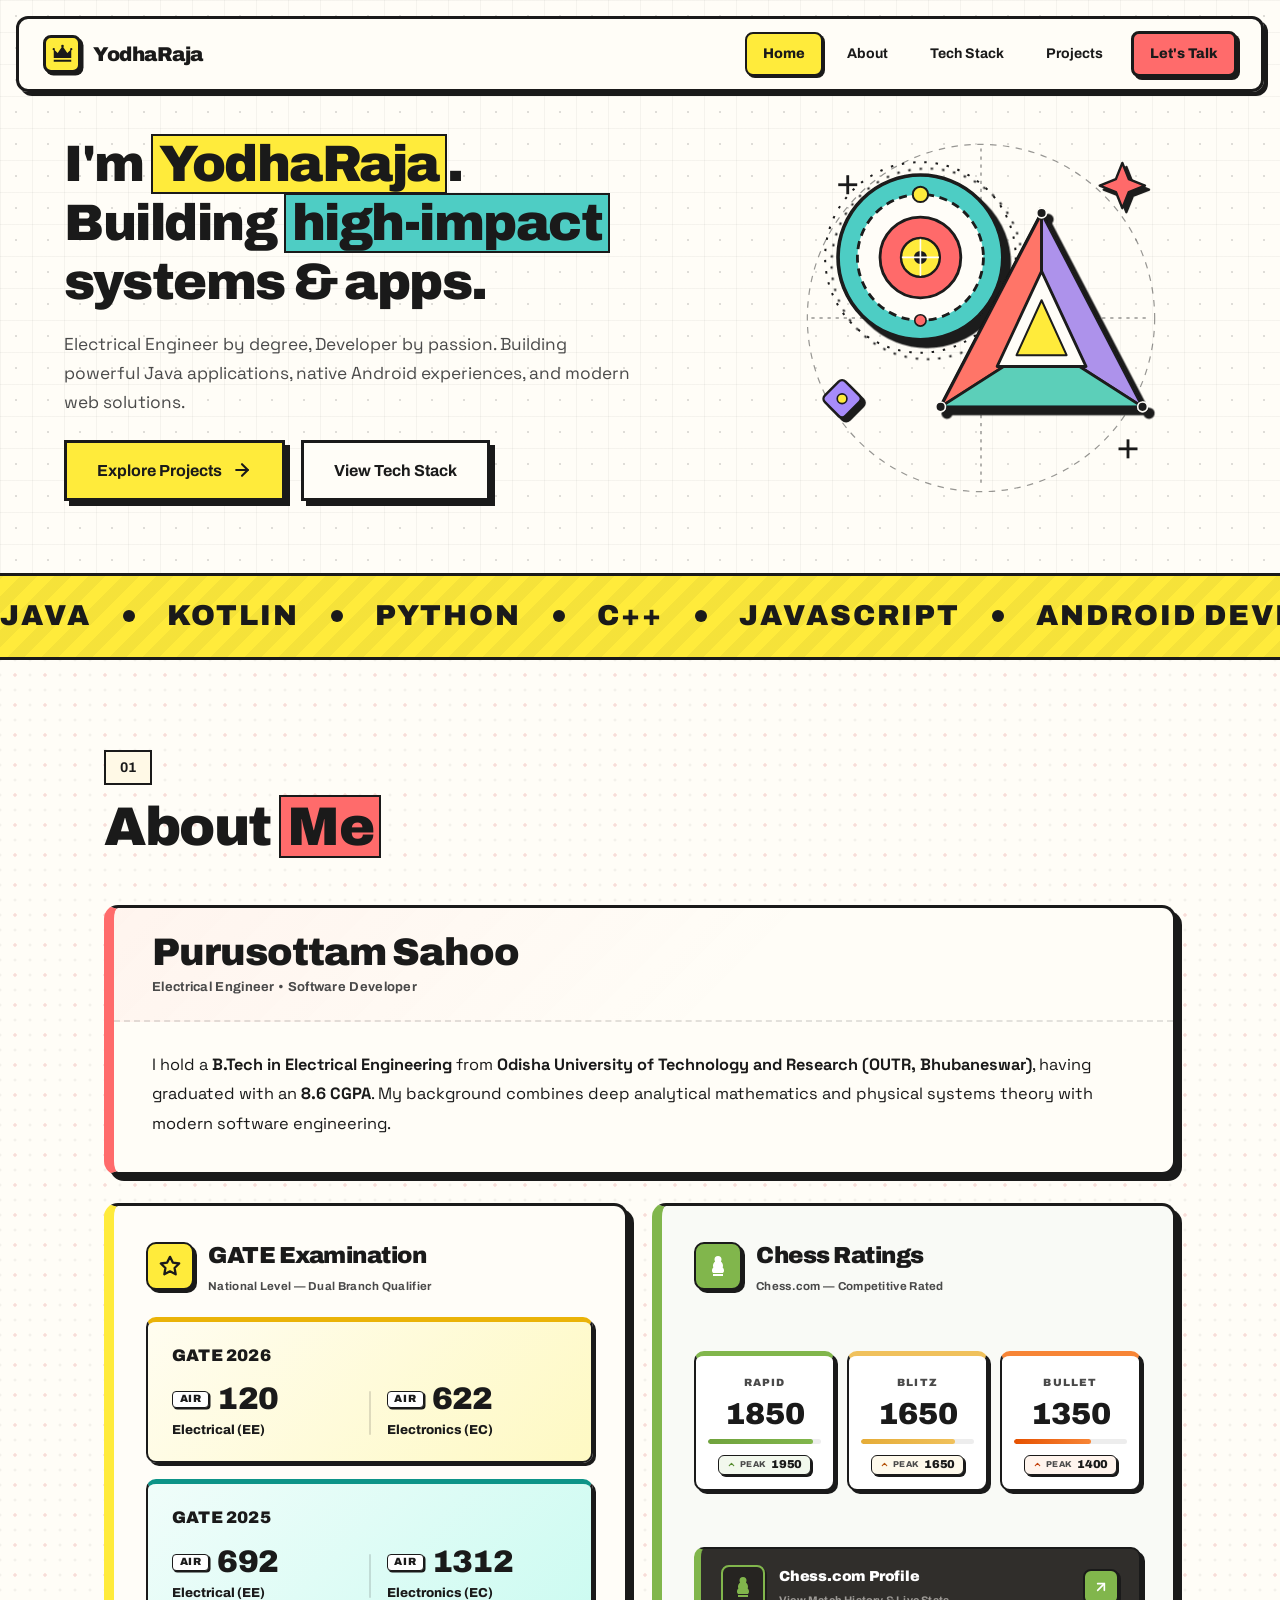
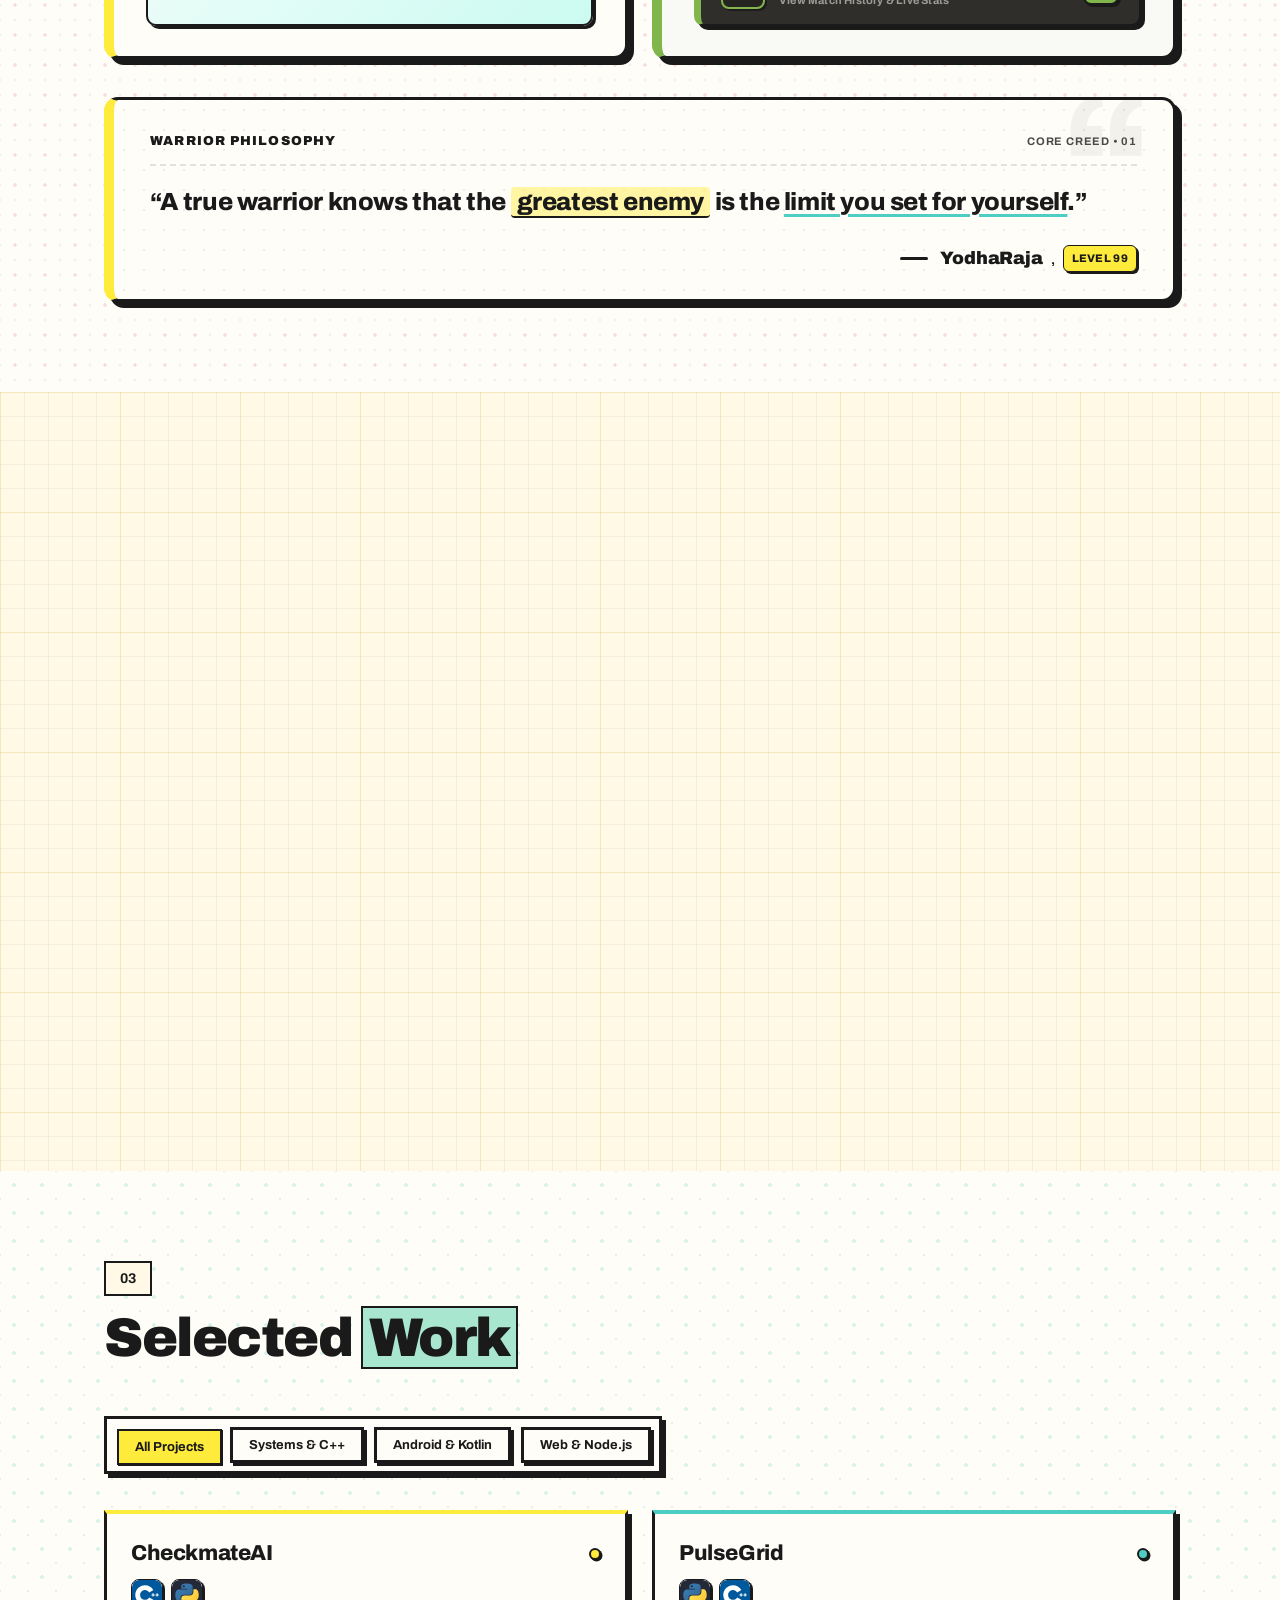
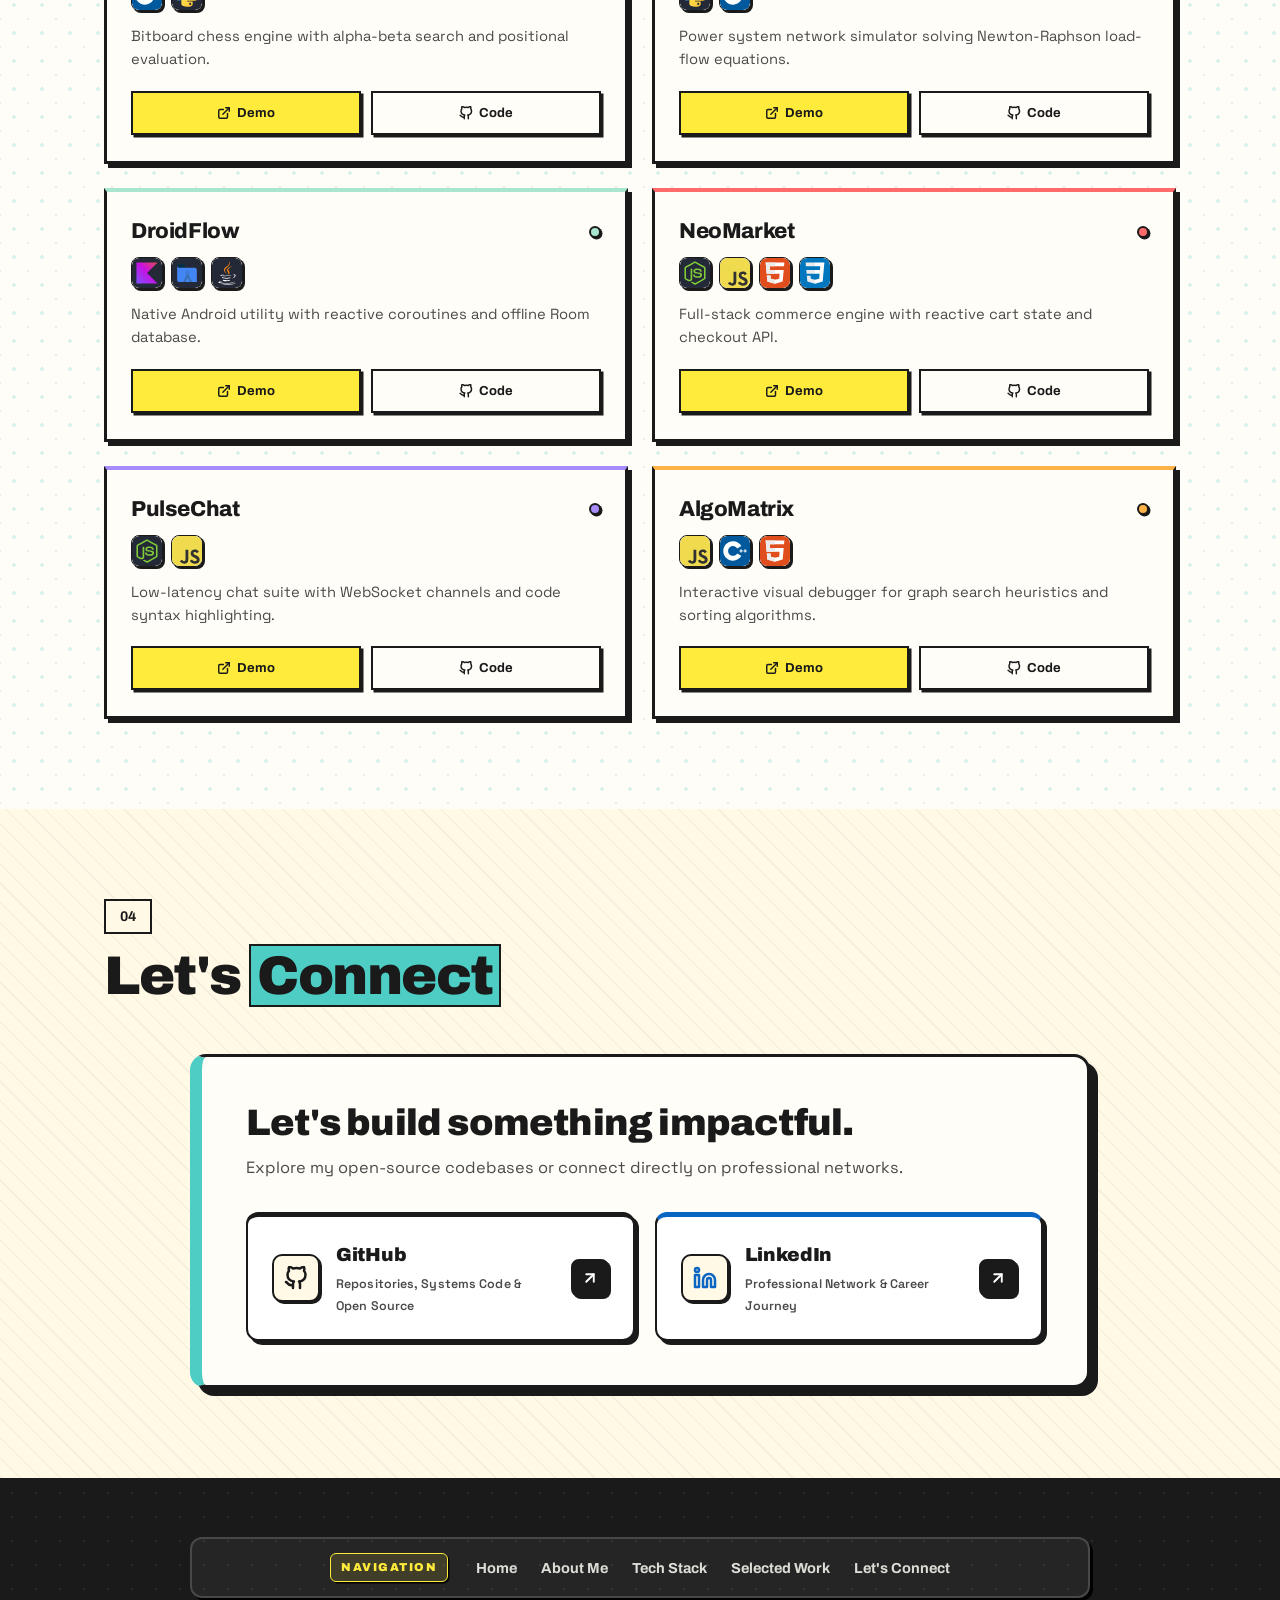
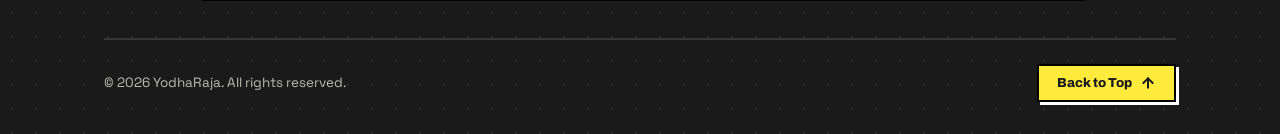
==== commit 6b080491: "Update" ====
--- a/index.html
+++ b/index.html
@@ -4,15 +4,125 @@
 <head>
   <meta charset="UTF-8" />
   <meta name="viewport" content="width=device-width, initial-scale=1.0" />
-  <title>YodhaRaja-Level 99</title>
-  <meta name="description" content="Portfolio Website of YodhaRaja" />
+
+  <!-- Primary Meta Tags & Google Indexing -->
+  <title>Purusottam Sahoo (YodhaRaja) | Software Developer &amp; Electrical Engineer</title>
+  <meta name="title" content="Purusottam Sahoo (YodhaRaja) | Software Developer &amp; Electrical Engineer" />
+  <meta name="description" content="Portfolio of Purusottam Sahoo (YodhaRaja) — Electrical Engineer &amp; Software Developer. Specializing in high-performance Java systems, native Android applications, and modern web solutions." />
+  <meta name="keywords" content="Purusottam Sahoo, YodhaRaja, Yodha Raja, yodharaja, Purusottam Sahoo OUTR, OUTR Bhubaneswar, Software Developer, Electrical Engineer, Java Developer, Android Developer, Kotlin, GATE 2026 AIR 120, GATE 2025 AIR 692, Chess Player, Web Developer, Portfolio, yodharaja.github.io" />
+  <meta name="author" content="Purusottam Sahoo (YodhaRaja)" />
+  <meta name="creator" content="Purusottam Sahoo" />
+  <meta name="publisher" content="YodhaRaja" />
+  <link rel="canonical" href="https://yodharaja.github.io/" />
+
+  <!-- Search Engine Crawlers & Directives -->
+  <meta name="robots" content="index, follow, max-image-preview:large, max-snippet:-1, max-video-preview:-1" />
+  <meta name="googlebot" content="index, follow, max-image-preview:large, max-snippet:-1, max-video-preview:-1" />
+  <meta name="bingbot" content="index, follow, max-image-preview:large, max-snippet:-1, max-video-preview:-1" />
+
+  <!-- Google Search Console Verification -->
+  <meta name="google-site-verification" content="d98b7b027b29f6a8" />
+  <meta name="google-site-verification" content="googled98b7b027b29f6a8" />
+
+  <!-- Open Graph / Facebook / LinkedIn / WhatsApp -->
+  <meta property="og:type" content="profile" />
+  <meta property="og:site_name" content="Purusottam Sahoo (YodhaRaja)" />
+  <meta property="og:title" content="Purusottam Sahoo (YodhaRaja) | Software Developer &amp; Electrical Engineer" />
+  <meta property="og:description" content="Portfolio of Purusottam Sahoo (YodhaRaja) — Electrical Engineer &amp; Software Developer. Java, Android, and Web Solutions." />
+  <meta property="og:url" content="https://yodharaja.github.io/" />
+  <meta property="og:image" content="https://yodharaja.github.io/screenshot.png" />
+  <meta property="og:image:alt" content="Purusottam Sahoo (YodhaRaja) Portfolio" />
+  <meta property="og:locale" content="en_US" />
+  <meta property="profile:first_name" content="Purusottam" />
+  <meta property="profile:last_name" content="Sahoo" />
+  <meta property="profile:username" content="yodharaja" />
+
+  <!-- Twitter / X Cards -->
+  <meta name="twitter:card" content="summary_large_image" />
+  <meta name="twitter:title" content="Purusottam Sahoo (YodhaRaja) | Software Developer &amp; Electrical Engineer" />
+  <meta name="twitter:description" content="Portfolio of Purusottam Sahoo (YodhaRaja) — Electrical Engineer &amp; Software Developer. Java, Android, and Web Solutions." />
+  <meta name="twitter:image" content="https://yodharaja.github.io/screenshot.png" />
+  <meta name="twitter:image:alt" content="Purusottam Sahoo (YodhaRaja) Portfolio" />
+
+  <!-- Browser UI & Theme Color -->
+  <meta name="theme-color" content="#FFEB3B" />
+
+  <!-- Favicon -->
   <link rel="icon" type="image/svg+xml" href="data:image/svg+xml,%3Csvg xmlns='http://www.w3.org/2000/svg' viewBox='0 0 100 100'%3E%3Crect width='100' height='100' rx='22' fill='%23FFEB3B' stroke='%231a1a1a' stroke-width='6'/%3E%3Cpath d='M20 74h60v7H20z M20 38l12 12L50 28l18 22 12-12v30H20z' fill='%231a1a1a'/%3E%3Ccircle cx='50' cy='28' r='4' fill='%231a1a1a'/%3E%3Ccircle cx='20' cy='38' r='3.5' fill='%231a1a1a'/%3E%3Ccircle cx='80' cy='38' r='3.5' fill='%231a1a1a'/%3E%3C/svg%3E" />
+
+  <!-- Preconnect & Fonts -->
   <link rel="preconnect" href="https://fonts.googleapis.com" />
   <link rel="preconnect" href="https://fonts.gstatic.com" crossorigin />
   <link
     href="https://fonts.googleapis.com/css2?family=Archivo:wght@400;500;600;700;800;900&family=Space+Grotesk:wght@400;500;600;700&display=swap"
     rel="stylesheet" />
   <link rel="stylesheet" href="style.css" />
+
+  <!-- Structured Data / JSON-LD for Google Knowledge Graph & Rich Results -->
+  <script type="application/ld+json">
+  {
+    "@context": "https://schema.org",
+    "@graph": [
+      {
+        "@type": "Person",
+        "@id": "https://yodharaja.github.io/#person",
+        "name": "Purusottam Sahoo",
+        "alternateName": ["YodhaRaja", "Yodha Raja", "yodharaja", "yodha_raja"],
+        "url": "https://yodharaja.github.io/",
+        "image": "https://yodharaja.github.io/screenshot.png",
+        "jobTitle": "Software Developer & Electrical Engineer",
+        "description": "Electrical Engineer by degree from OUTR Bhubaneswar, Developer by passion. Specializes in Java systems, native Android, and web technologies.",
+        "alumniOf": {
+          "@type": "EducationalOrganization",
+          "name": "Odisha University of Technology and Research (OUTR, Bhubaneswar)"
+        },
+        "sameAs": [
+          "https://github.com/yodharaja",
+          "https://www.linkedin.com/in/purusottam-sahoo-2a6655370/",
+          "https://www.chess.com/member/yodha_raja"
+        ],
+        "knowsAbout": [
+          "Java",
+          "Kotlin",
+          "Android App Development",
+          "Python",
+          "C++",
+          "JavaScript",
+          "Electrical Engineering",
+          "Data Structures and Algorithms",
+          "Competitive Chess"
+        ]
+      },
+      {
+        "@type": "WebSite",
+        "@id": "https://yodharaja.github.io/#website",
+        "url": "https://yodharaja.github.io/",
+        "name": "Purusottam Sahoo (YodhaRaja) - Portfolio",
+        "alternateName": "YodhaRaja Portfolio",
+        "description": "Official personal portfolio website of Purusottam Sahoo (YodhaRaja), Software Developer and Electrical Engineer.",
+        "publisher": {
+          "@id": "https://yodharaja.github.io/#person"
+        },
+        "inLanguage": "en-US"
+      },
+      {
+        "@type": "ProfilePage",
+        "@id": "https://yodharaja.github.io/#profilepage",
+        "url": "https://yodharaja.github.io/",
+        "name": "Purusottam Sahoo (YodhaRaja) Developer Profile",
+        "isPartOf": {
+          "@id": "https://yodharaja.github.io/#website"
+        },
+        "about": {
+          "@id": "https://yodharaja.github.io/#person"
+        },
+        "mainEntity": {
+          "@id": "https://yodharaja.github.io/#person"
+        }
+      }
+    ]
+  }
+  </script>
 </head>
 
 <body>
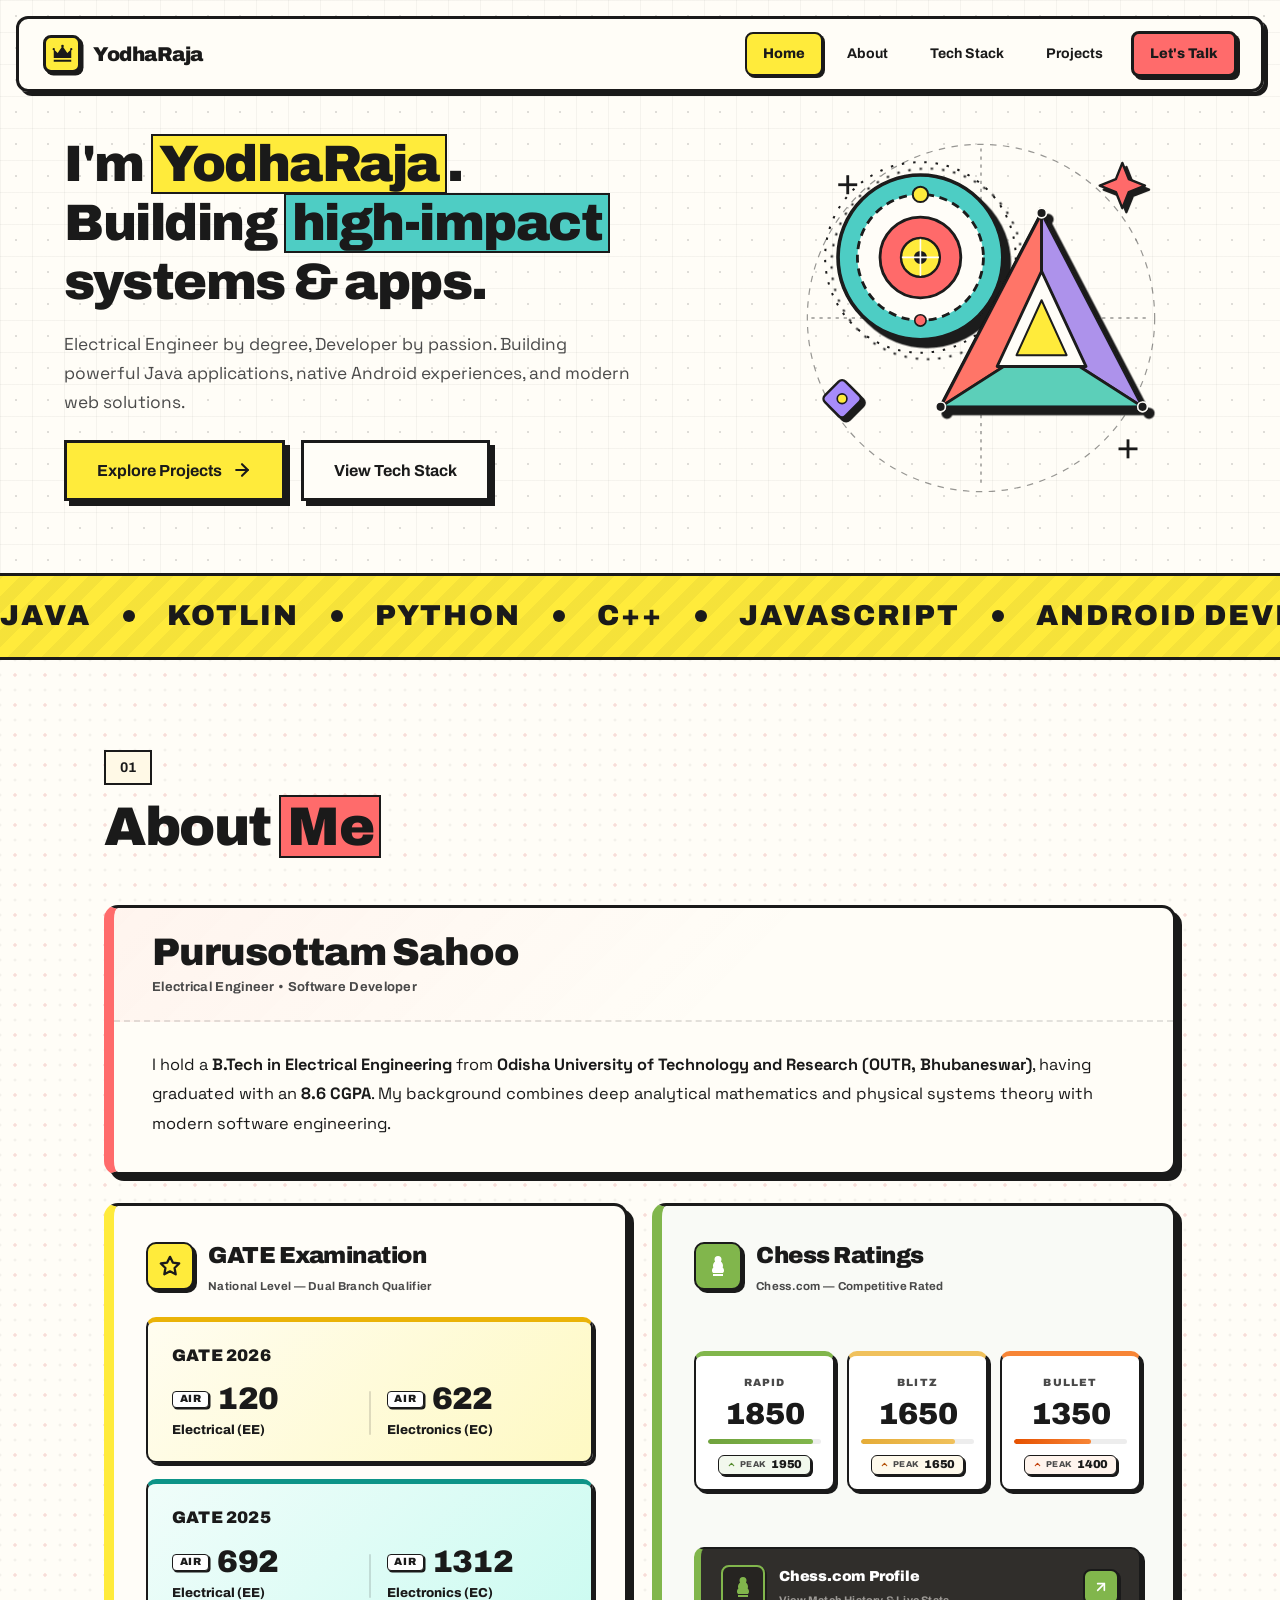
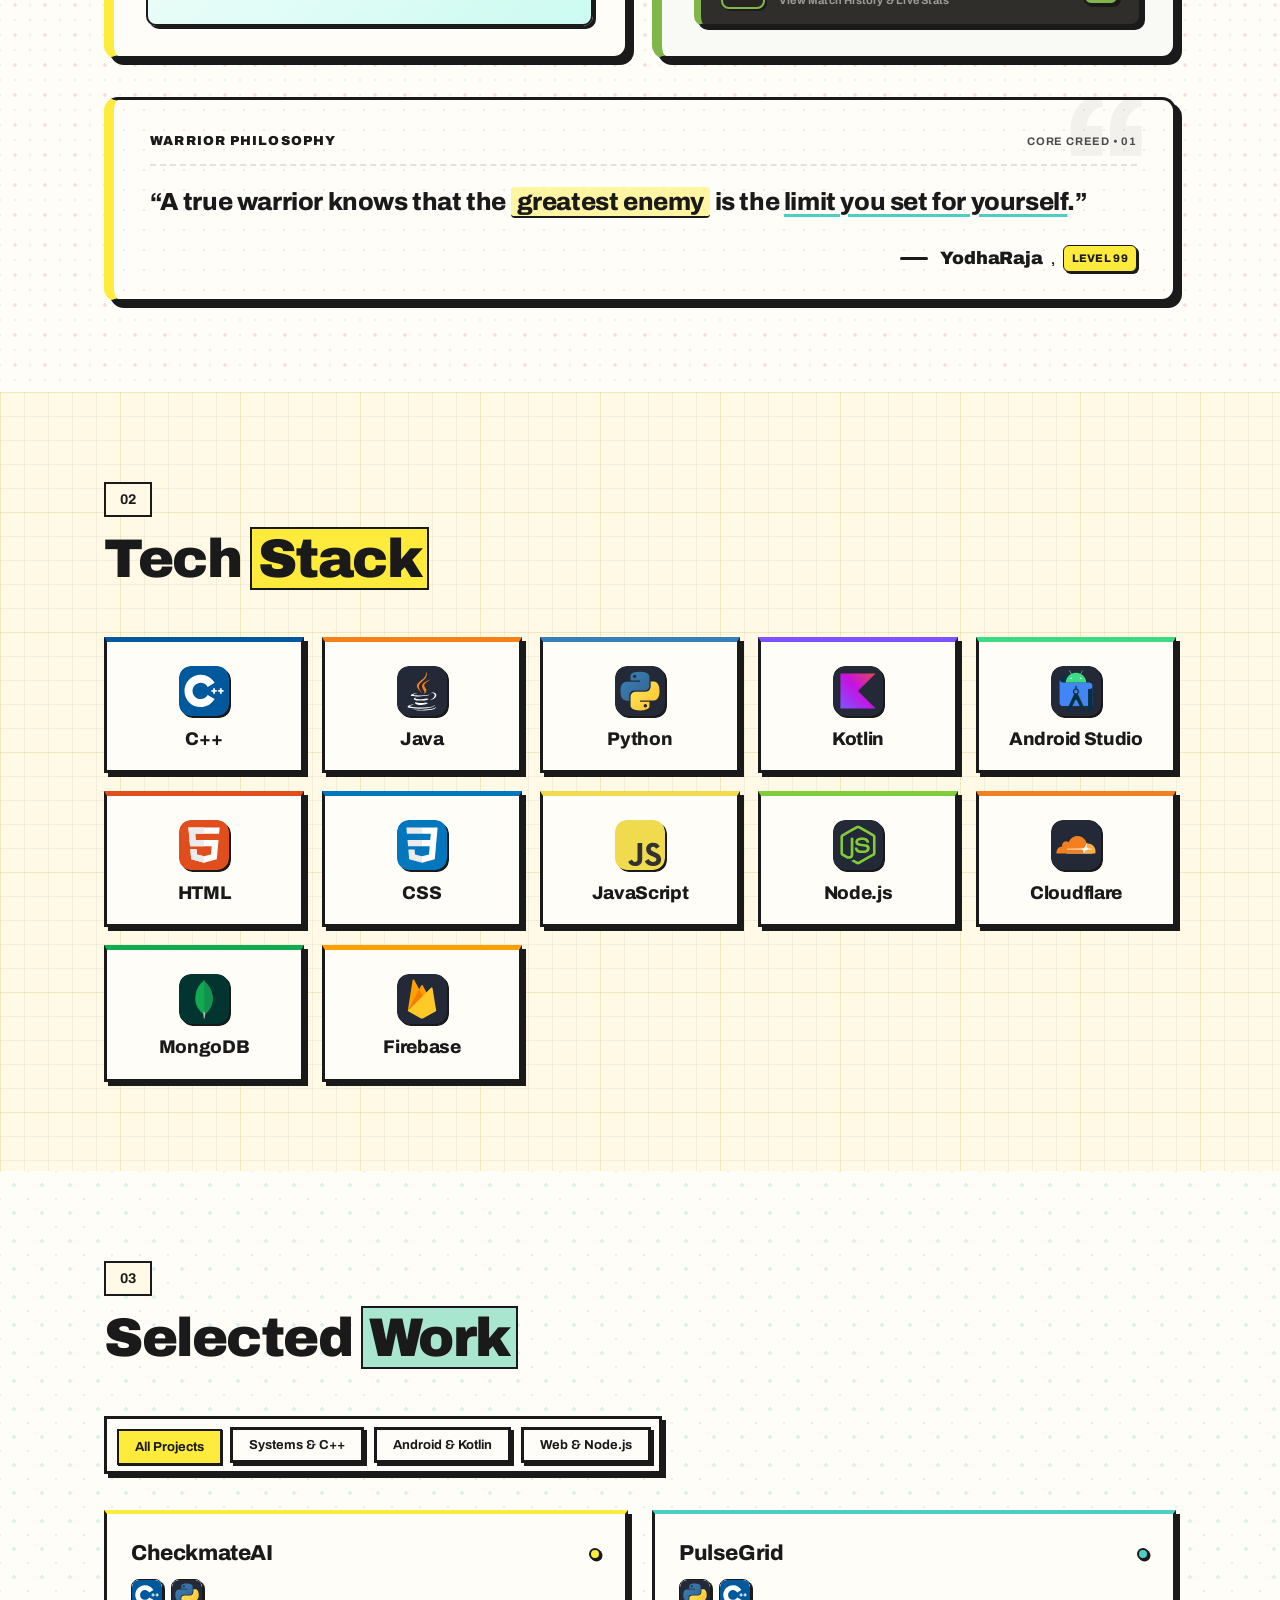
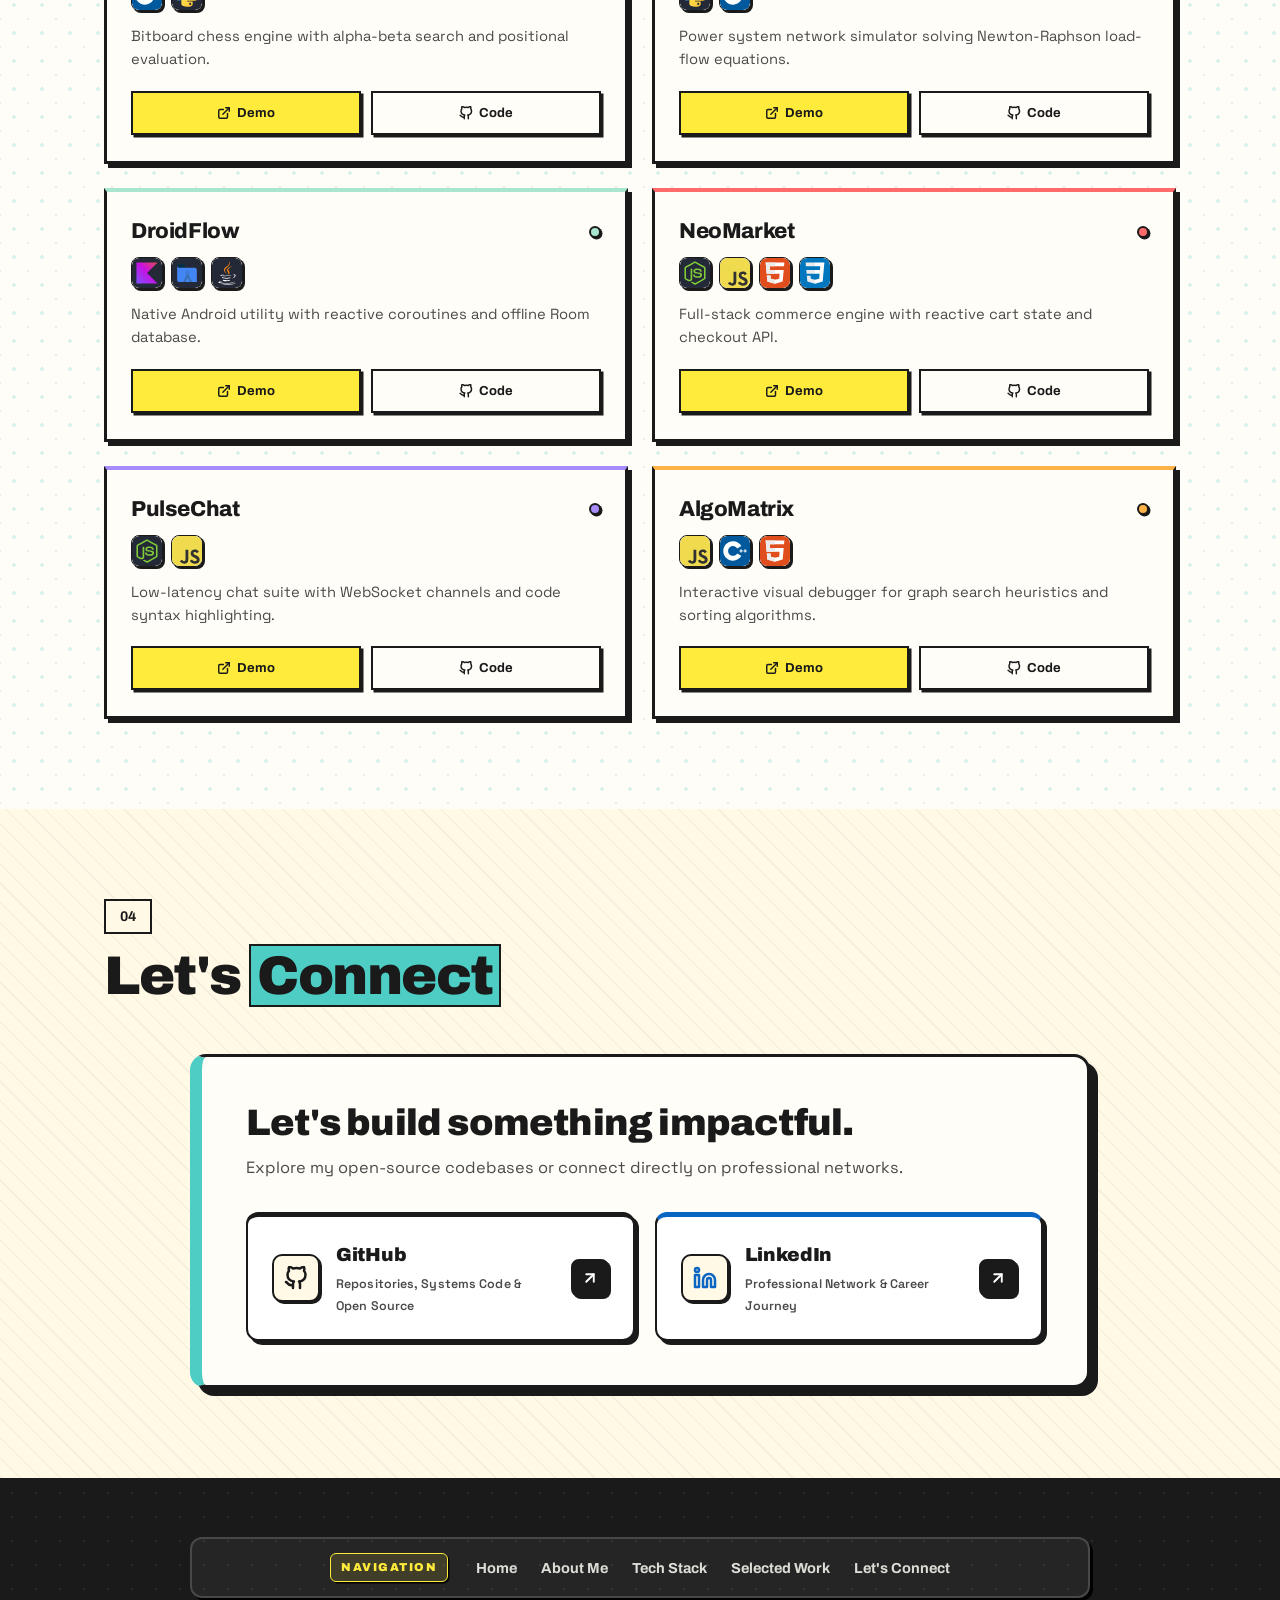
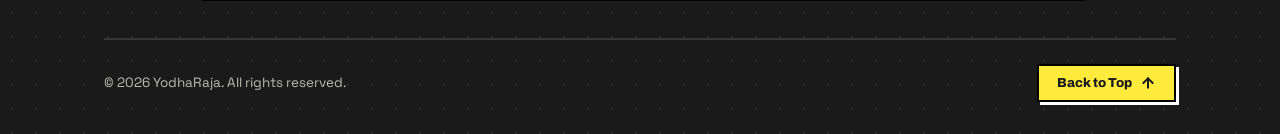
==== commit e6fdaea7: "Update" ====
--- a/index.html
+++ b/index.html
@@ -21,6 +21,7 @@
   <meta name="bingbot" content="index, follow, max-image-preview:large, max-snippet:-1, max-video-preview:-1" />
 
   <!-- Google Search Console Verification -->
+  <meta name="google-site-verification" content="1yItXwuLnb81e3z3s_RpyTtCwCnwrIZwqxq3kKz1xtQ" />
   <meta name="google-site-verification" content="d98b7b027b29f6a8" />
   <meta name="google-site-verification" content="googled98b7b027b29f6a8" />
 
